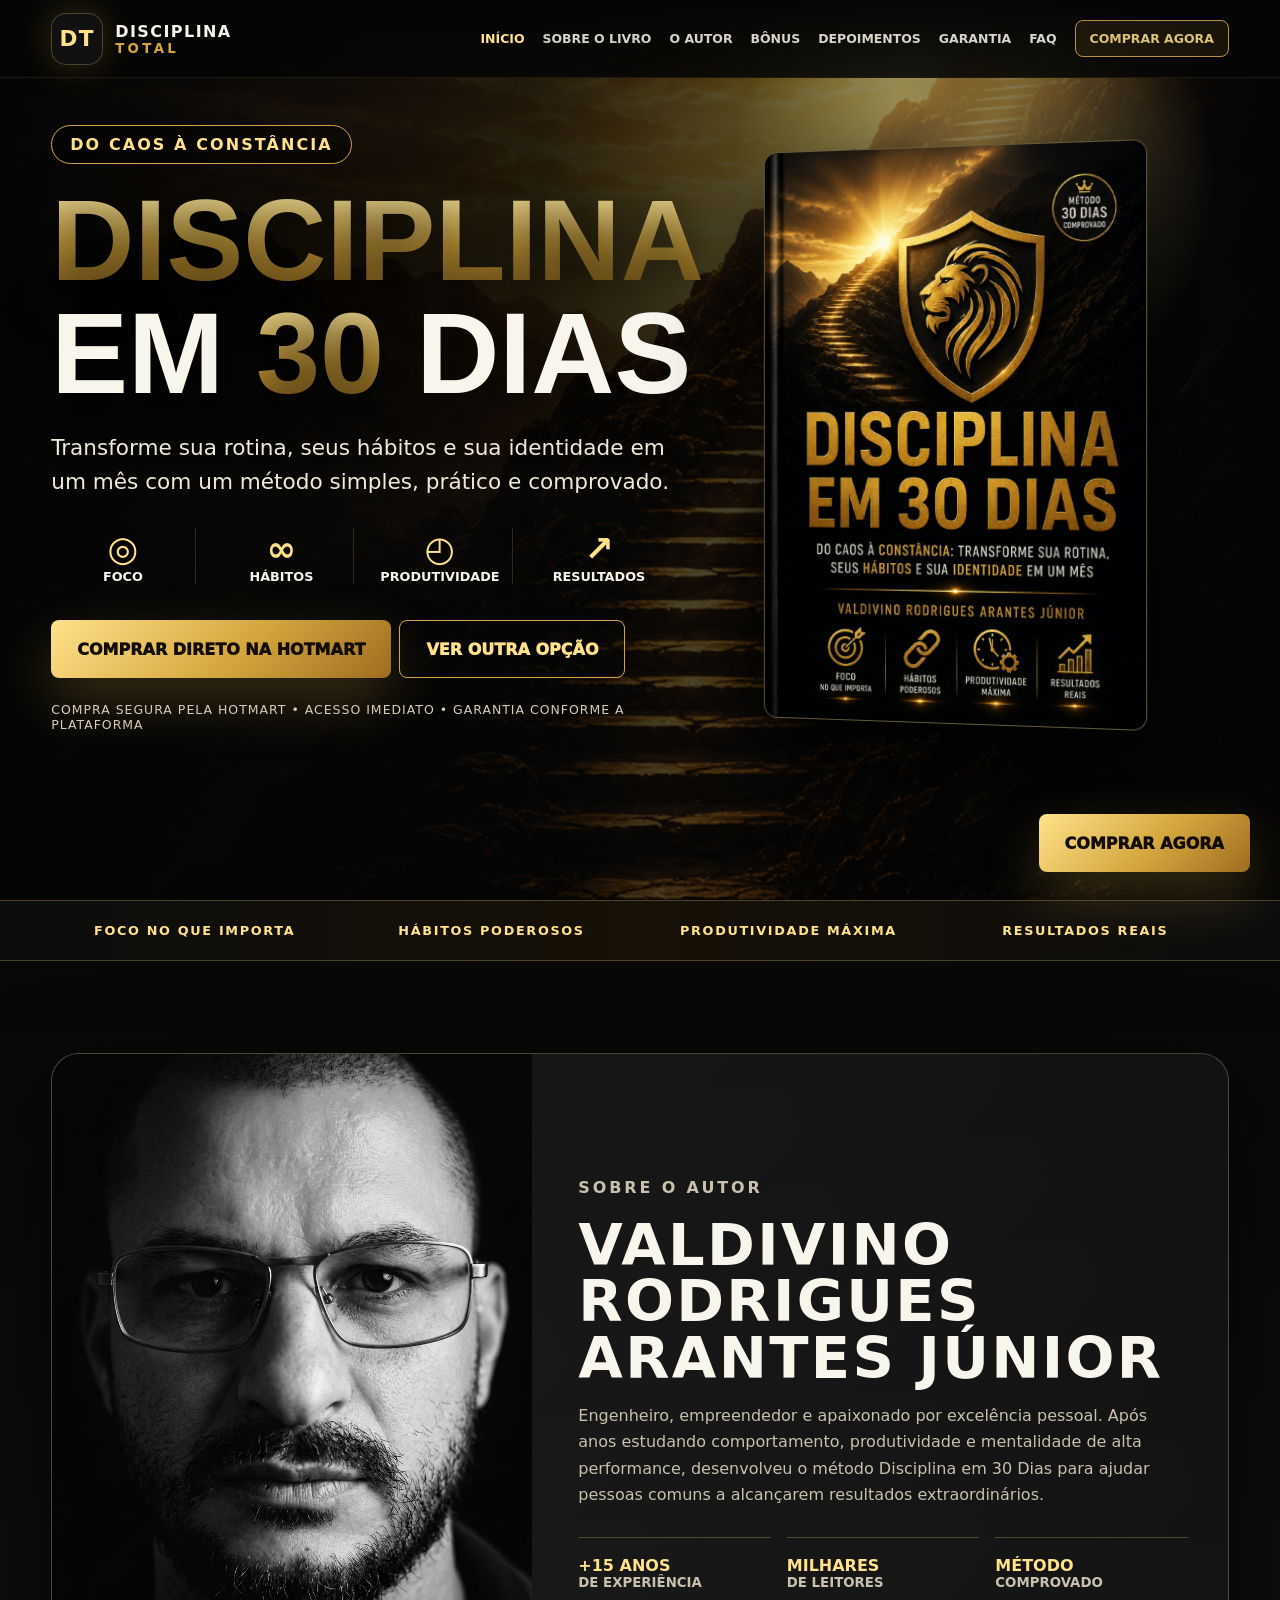
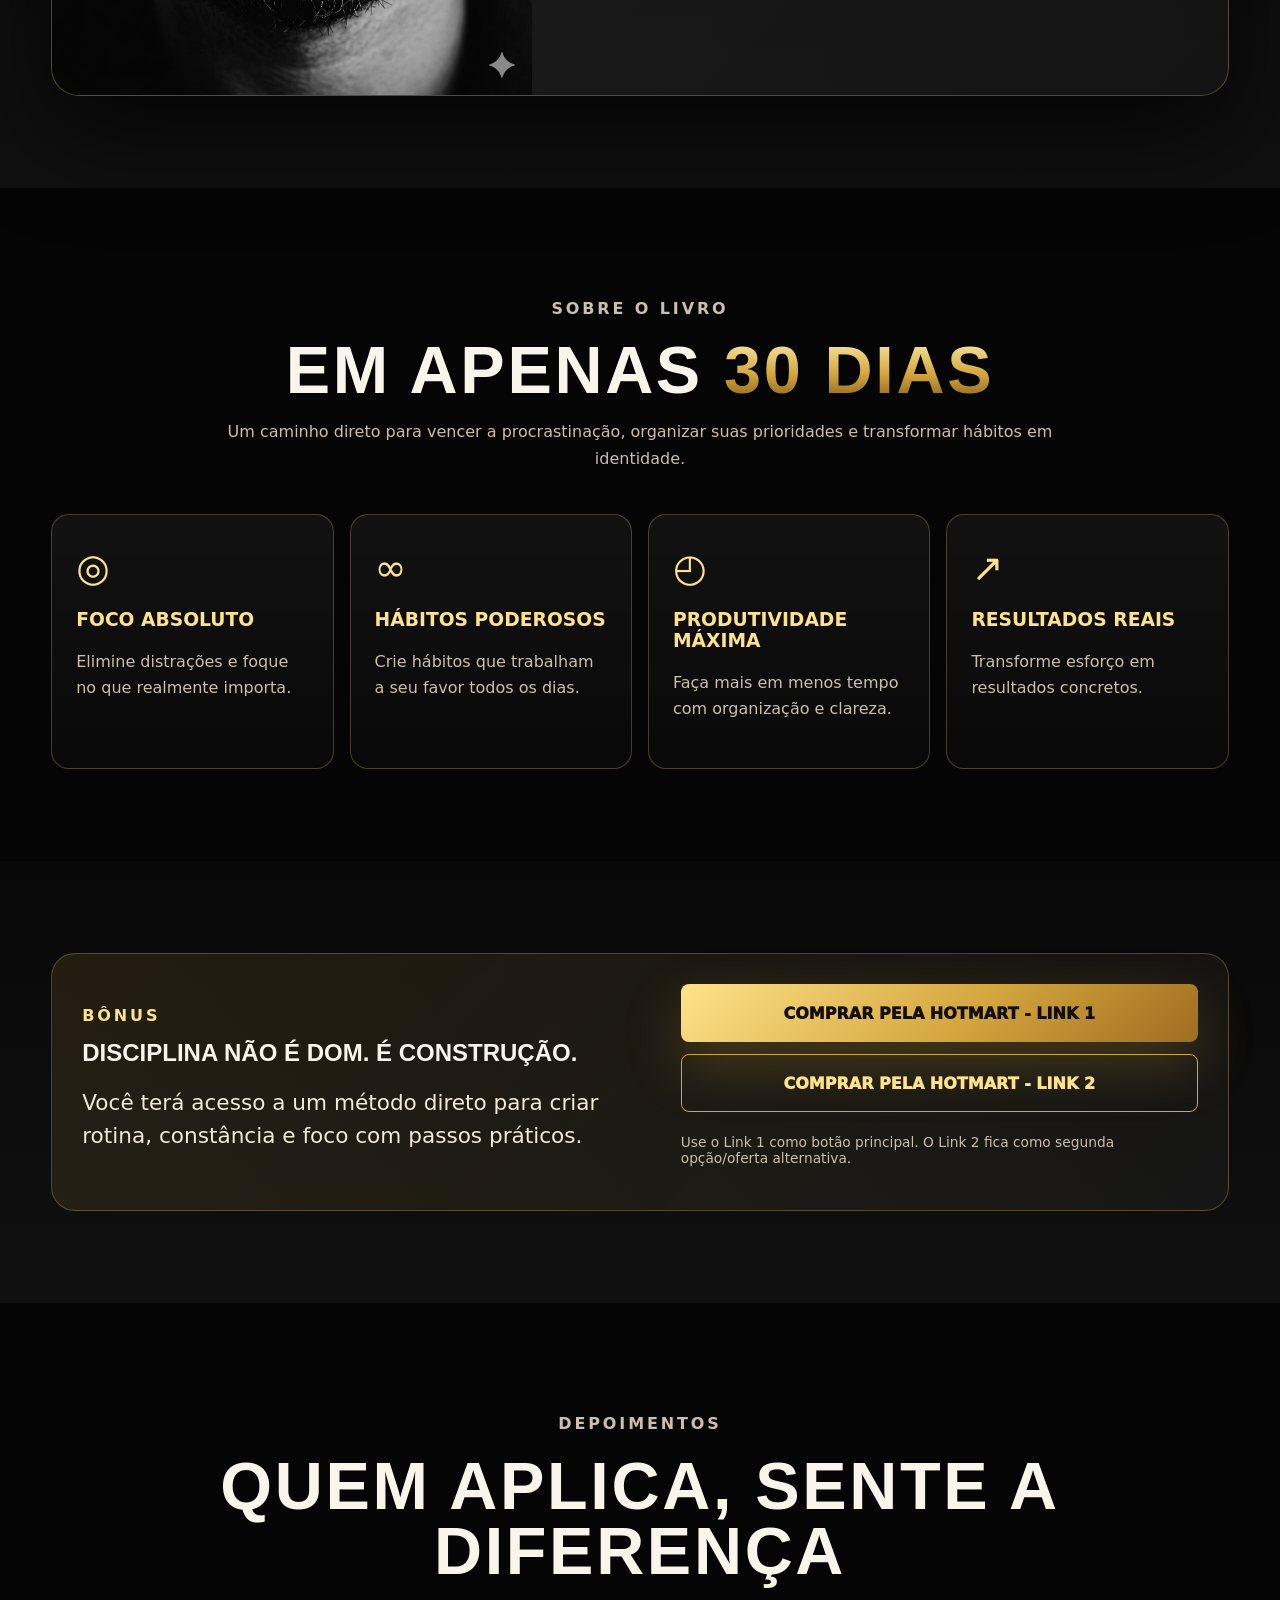
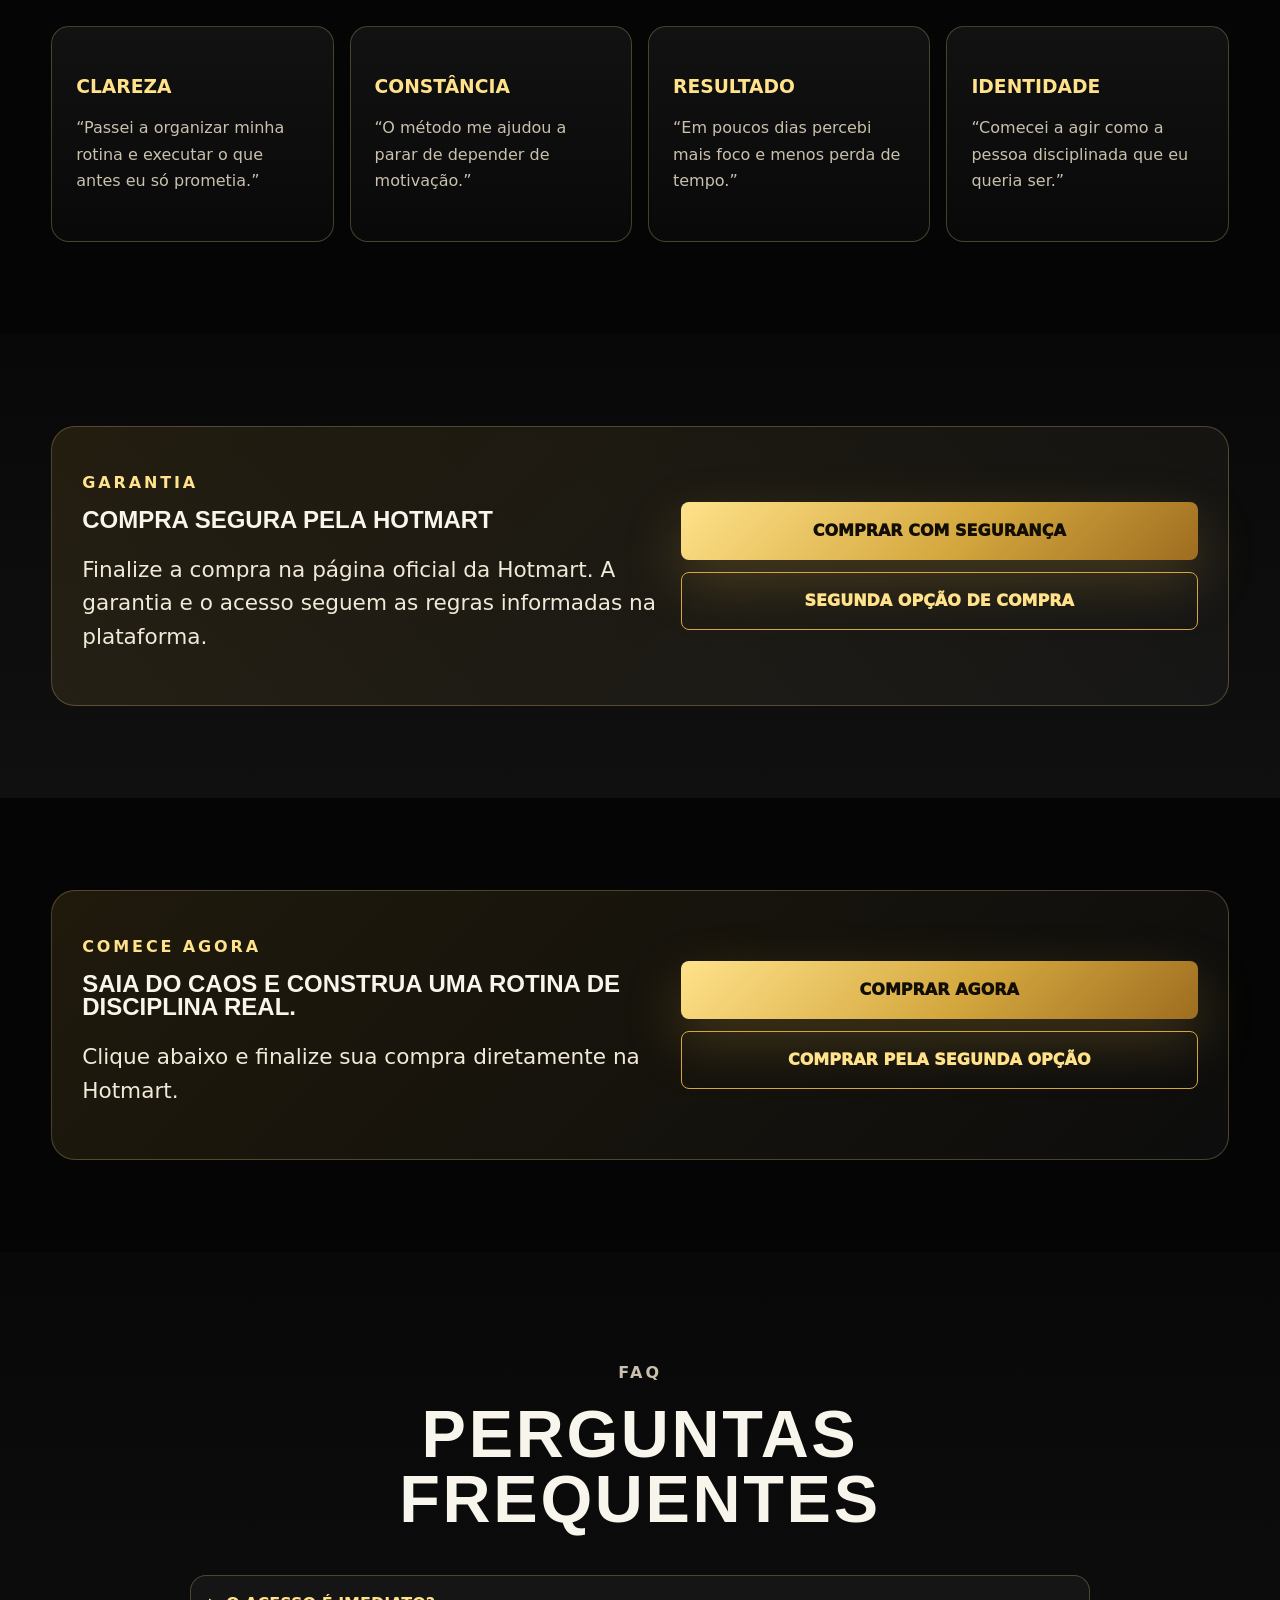
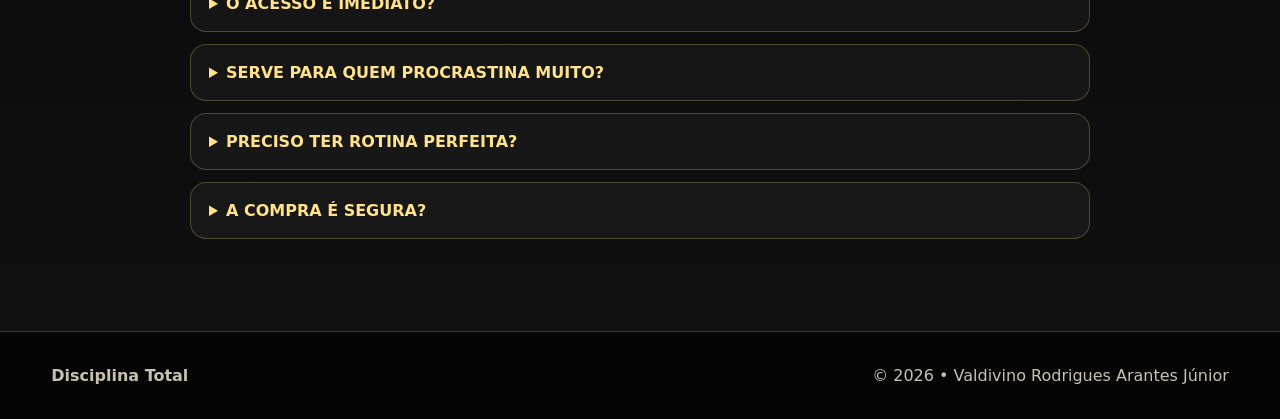
==== index.html @ c85f0273 "Corrige link de compra do menu superior" ====
<!doctype html>
<html lang="pt-BR">
<head>
  <meta charset="utf-8">
  <meta name="viewport" content="width=device-width,initial-scale=1">
  <title>Disciplina em 30 Dias | Disciplina Total</title>
  <meta name="description" content="Do caos à constância: transforme sua rotina, seus hábitos e sua identidade em um mês.">
  <style>
    :root{--bg:#050505;--gold:#d4a73e;--gold2:#ffe28a;--text:#f8f5ec;--muted:#c9c0ad;--line:rgba(255,226,138,.24)}
    *{box-sizing:border-box}html{scroll-behavior:smooth}body{margin:0;background:#050505;color:var(--text);font-family:Inter,system-ui,Arial,sans-serif;overflow-x:hidden}a{text-decoration:none;color:inherit}img{max-width:100%;display:block}.container{width:min(1180px,92vw);margin:auto}
    .top{position:fixed;z-index:9999;top:0;left:0;right:0;height:78px;display:flex;align-items:center;justify-content:space-between;padding:0 4vw;background:linear-gradient(180deg,#050505,rgba(5,5,5,.88));border-bottom:1px solid #1f1a10;backdrop-filter:blur(12px)}
    .brand{display:flex;align-items:center;gap:12px;font-weight:900;text-transform:uppercase;letter-spacing:.09em}.mark{width:52px;height:52px;border-radius:15px;background:#111;border:1px solid var(--line);display:grid;place-items:center;color:var(--gold2);font-size:1.35rem;box-shadow:0 0 35px rgba(212,167,62,.25)}.brand small{display:block;color:var(--gold);letter-spacing:.25em}.nav{display:flex;gap:18px;font-size:.78rem;text-transform:uppercase;font-weight:900;align-items:center}.nav a{opacity:.86;white-space:nowrap;position:relative;z-index:10000}.nav a:hover,.nav a:first-child{color:var(--gold2);opacity:1}.buy{border:1px solid var(--gold);padding:10px 14px;border-radius:8px;color:var(--gold2)!important;background:rgba(212,167,62,.12);cursor:pointer}
    .hero{min-height:100vh;padding:125px 0 70px;position:relative;overflow:hidden;background:linear-gradient(90deg,#050505 0%,rgba(5,5,5,.86) 42%,rgba(5,5,5,.52) 70%,#050505),url('assets/escada-disciplina.png') center/cover no-repeat}.hero:before{content:"";position:absolute;inset:0;background:radial-gradient(circle at 76% 20%,rgba(255,226,138,.45),transparent 20%)}.grid{position:relative;z-index:1;display:grid;grid-template-columns:1fr .82fr;gap:54px;align-items:center}.pill{display:inline-block;padding:9px 18px;border:1px solid var(--gold);border-radius:999px;color:var(--gold2);text-transform:uppercase;font-weight:900;letter-spacing:.13em;background:rgba(0,0,0,.38)}h1,h2{font-family:Impact,Arial Black,sans-serif;text-transform:uppercase;line-height:.98;margin:0}h1{font-size:clamp(3.6rem,9vw,8.3rem);margin:20px 0;text-shadow:0 12px 55px #000}.gold{background:linear-gradient(180deg,#fff4b6,#d4a73e 55%,#7a5417);-webkit-background-clip:text;background-clip:text;color:transparent}.lead{font-size:clamp(1.05rem,2vw,1.35rem);max-width:620px;line-height:1.55;color:#f1ead9}.icons{display:grid;grid-template-columns:repeat(4,1fr);gap:14px;margin:30px 0;max-width:620px}.icons div{text-align:center;border-right:1px solid rgba(255,226,138,.16)}.icons div:last-child{border:0}.icons b{font-size:2.2rem;color:var(--gold2);display:block}.icons span{display:block;font-weight:900;text-transform:uppercase;font-size:.8rem}.btn{display:inline-flex;align-items:center;justify-content:center;min-height:58px;padding:0 26px;border-radius:8px;background:linear-gradient(135deg,#ffe28a,#d4a73e 55%,#9e6d20);color:#130e05;font-weight:950;text-transform:uppercase;box-shadow:0 22px 55px rgba(212,167,62,.25);margin:6px 8px 6px 0;cursor:pointer}.btn.secondary{background:transparent;color:var(--gold2);border:1px solid var(--gold);box-shadow:none}.trust{color:#d7ccb8;text-transform:uppercase;letter-spacing:.08em;font-size:.78rem;margin-top:18px}.coverimg{position:relative;width:min(470px,82vw);border-radius:14px;box-shadow:0 38px 100px #000;transform:perspective(1000px) rotateY(-7deg);border:1px solid rgba(255,226,138,.35);background:#111}.bar{border-block:1px solid var(--line);background:linear-gradient(90deg,#0d0d0d,#171106,#0d0d0d)}.bar .container{display:grid;grid-template-columns:repeat(4,1fr);gap:10px;padding:22px 0;text-align:center;color:var(--gold2);font-weight:900;text-transform:uppercase;letter-spacing:.13em;font-size:.8rem}
    section{padding:92px 0}.dark{background:linear-gradient(180deg,#080808,#101010)}.author{display:grid;grid-template-columns:.85fr 1.15fr;gap:46px;align-items:center;border:1px solid var(--line);border-radius:28px;overflow:hidden;background:linear-gradient(135deg,rgba(255,255,255,.07),rgba(255,255,255,.025));box-shadow:0 35px 100px rgba(0,0,0,.7)}.portrait{width:100%;height:100%;min-height:480px;object-fit:cover;filter:grayscale(1) contrast(1.08);background:#111}.authorcopy{padding:38px 40px 38px 0}.eyebrow{color:var(--gold2);font-weight:900;text-transform:uppercase;letter-spacing:.18em}.authorcopy h2,.head h2{font-family:Inter,system-ui,sans-serif;font-size:clamp(2rem,4.5vw,3.6rem);letter-spacing:.04em}.authorcopy p,.head p,.card p,.faq p{color:var(--muted);line-height:1.65}.badges,.cards{display:grid;grid-template-columns:repeat(3,1fr);gap:16px;margin-top:28px}.badge{border-top:1px solid var(--line);padding-top:18px;color:var(--gold2);font-weight:900;text-transform:uppercase}.badge small{display:block;color:var(--muted)}.head{text-align:center;max-width:840px;margin:0 auto 42px}.head h2{font-family:Impact,Arial Black,sans-serif;text-transform:uppercase;font-size:clamp(2.5rem,5.2vw,5rem)}.cards{grid-template-columns:repeat(4,1fr)}.card{border:1px solid var(--line);border-radius:18px;background:linear-gradient(180deg,rgba(255,255,255,.055),rgba(255,255,255,.02));padding:30px 24px}.ico{font-size:2.4rem;color:var(--gold2)}.card h3{color:var(--gold2);text-transform:uppercase}.cta{display:grid;grid-template-columns:1fr .9fr;gap:24px;align-items:center;border:1px solid var(--line);border-radius:24px;padding:30px;background:linear-gradient(135deg,rgba(212,167,62,.13),rgba(255,255,255,.035))}.choice{display:grid;gap:12px}.choice a{width:100%;margin:0}.note{font-size:.86rem;color:var(--muted);margin-top:10px}.faq{display:grid;gap:12px;max-width:900px;margin:auto}details{border:1px solid var(--line);border-radius:16px;background:rgba(255,255,255,.04);padding:18px}summary{cursor:pointer;color:var(--gold2);font-weight:900;text-transform:uppercase}footer{padding:34px 0;border-top:1px solid var(--line);color:var(--muted)}footer .container{display:flex;justify-content:space-between}.float{position:fixed;right:22px;bottom:22px;z-index:9998}
    @media(max-width:1100px){.nav{gap:10px;font-size:.7rem}.buy{padding:9px 10px}}@media(max-width:960px){.nav{display:none}.grid,.author,.cta{grid-template-columns:1fr}.authorcopy{padding:28px}.cards,.badges{grid-template-columns:repeat(2,1fr)}}@media(max-width:560px){.brand span{font-size:.82rem}.hero{padding-top:105px}h1{font-size:3.4rem}.icons,.bar .container,.cards,.badges{grid-template-columns:1fr}.icons div{border-right:0;border-bottom:1px solid rgba(255,226,138,.16)}.btn{width:100%;text-align:center;margin:6px 0}footer .container{display:block}.float{left:16px;right:16px}}
  </style>
</head>
<body>
<header class="top">
  <a class="brand" href="#inicio"><span class="mark">DT</span><span>Disciplina<small>Total</small></span></a>
  <nav class="nav"><a href="#inicio">Início</a><a href="#livro">Sobre o livro</a><a href="#autor">O autor</a><a href="#bonus">Bônus</a><a href="#depoimentos">Depoimentos</a><a href="#garantia">Garantia</a><a href="#faq">FAQ</a><a class="buy" href="https://go.hotmart.com/C106276938L">Comprar agora</a></nav>
</header>
<main id="inicio">
<section class="hero">
  <div class="container grid">
    <div><span class="pill">Do caos à constância</span><h1><span class="gold">Disciplina</span><br>em <span class="gold">30</span> dias</h1><p class="lead">Transforme sua rotina, seus hábitos e sua identidade em um mês com um método simples, prático e comprovado.</p><div class="icons"><div><b>◎</b><span>Foco</span></div><div><b>∞</b><span>Hábitos</span></div><div><b>◴</b><span>Produtividade</span></div><div><b>↗</b><span>Resultados</span></div></div><a class="btn" href="https://go.hotmart.com/C106276938L">Comprar direto na Hotmart</a><a class="btn secondary" href="https://go.hotmart.com/B106269096A">Ver outra opção</a><p class="trust">Compra segura pela Hotmart • acesso imediato • garantia conforme a plataforma</p></div>
    <div><img class="coverimg" src="assets/capa-disciplina-30-dias.jpg" alt="Capa do livro Disciplina em 30 Dias"></div>
  </div>
</section>
<div class="bar"><div class="container"><span>Foco no que importa</span><span>Hábitos poderosos</span><span>Produtividade máxima</span><span>Resultados reais</span></div></div>
<section id="autor" class="dark"><div class="container author"><img class="portrait" src="assets/autor-valdivino.jpeg" alt="Valdivino Rodrigues Arantes Júnior"><div class="authorcopy"><p class="eyebrow">Sobre o autor</p><h2>Valdivino Rodrigues Arantes Júnior</h2><p>Engenheiro, empreendedor e apaixonado por excelência pessoal. Após anos estudando comportamento, produtividade e mentalidade de alta performance, desenvolveu o método Disciplina em 30 Dias para ajudar pessoas comuns a alcançarem resultados extraordinários.</p><div class="badges"><div class="badge">+15 anos<small>de experiência</small></div><div class="badge">Milhares<small>de leitores</small></div><div class="badge">Método<small>comprovado</small></div></div></div></div></section>
<section id="livro"><div class="container"><div class="head"><p class="eyebrow">Sobre o livro</p><h2>Em apenas <span class="gold">30 dias</span></h2><p>Um caminho direto para vencer a procrastinação, organizar suas prioridades e transformar hábitos em identidade.</p></div><div class="cards"><article class="card"><div class="ico">◎</div><h3>Foco absoluto</h3><p>Elimine distrações e foque no que realmente importa.</p></article><article class="card"><div class="ico">∞</div><h3>Hábitos poderosos</h3><p>Crie hábitos que trabalham a seu favor todos os dias.</p></article><article class="card"><div class="ico">◴</div><h3>Produtividade máxima</h3><p>Faça mais em menos tempo com organização e clareza.</p></article><article class="card"><div class="ico">↗</div><h3>Resultados reais</h3><p>Transforme esforço em resultados concretos.</p></article></div></div></section>
<section id="bonus" class="dark"><div class="container cta"><div><p class="eyebrow">Bônus</p><h2>Disciplina não é dom. É construção.</h2><p class="lead">Você terá acesso a um método direto para criar rotina, constância e foco com passos práticos.</p></div><div class="choice"><a class="btn" href="https://go.hotmart.com/C106276938L">Comprar pela Hotmart - Link 1</a><a class="btn secondary" href="https://go.hotmart.com/B106269096A">Comprar pela Hotmart - Link 2</a><p class="note">Use o Link 1 como botão principal. O Link 2 fica como segunda opção/oferta alternativa.</p></div></div></section>
<section id="depoimentos"><div class="container"><div class="head"><p class="eyebrow">Depoimentos</p><h2>Quem aplica, sente a diferença</h2></div><div class="cards"><article class="card"><h3>Clareza</h3><p>“Passei a organizar minha rotina e executar o que antes eu só prometia.”</p></article><article class="card"><h3>Constância</h3><p>“O método me ajudou a parar de depender de motivação.”</p></article><article class="card"><h3>Resultado</h3><p>“Em poucos dias percebi mais foco e menos perda de tempo.”</p></article><article class="card"><h3>Identidade</h3><p>“Comecei a agir como a pessoa disciplinada que eu queria ser.”</p></article></div></div></section>
<section id="garantia" class="dark"><div class="container cta"><div><p class="eyebrow">Garantia</p><h2>Compra segura pela Hotmart</h2><p class="lead">Finalize a compra na página oficial da Hotmart. A garantia e o acesso seguem as regras informadas na plataforma.</p></div><div class="choice"><a class="btn" href="https://go.hotmart.com/C106276938L">Comprar com segurança</a><a class="btn secondary" href="https://go.hotmart.com/B106269096A">Segunda opção de compra</a></div></div></section>
<section id="comprar"><div class="container cta"><div><p class="eyebrow">Comece agora</p><h2>Saia do caos e construa uma rotina de disciplina real.</h2><p class="lead">Clique abaixo e finalize sua compra diretamente na Hotmart.</p></div><div class="choice"><a class="btn" href="https://go.hotmart.com/C106276938L">Comprar agora</a><a class="btn secondary" href="https://go.hotmart.com/B106269096A">Comprar pela segunda opção</a></div></div></section>
<section id="faq" class="dark"><div class="container"><div class="head"><p class="eyebrow">FAQ</p><h2>Perguntas frequentes</h2></div><div class="faq"><details><summary>O acesso é imediato?</summary><p>Sim. O acesso é liberado conforme a confirmação da compra na Hotmart.</p></details><details><summary>Serve para quem procrastina muito?</summary><p>Sim. O método foi construído para sair do caos e criar constância com passos simples.</p></details><details><summary>Preciso ter rotina perfeita?</summary><p>Não. A proposta é começar do ponto em que você está e evoluir em 30 dias.</p></details><details><summary>A compra é segura?</summary><p>Sim. O pagamento acontece diretamente na Hotmart.</p></details></div></div></section>
</main>
<a class="float btn" href="https://go.hotmart.com/C106276938L">Comprar agora</a>
<footer><div class="container"><strong>Disciplina Total</strong><span>© 2026 • Valdivino Rodrigues Arantes Júnior</span></div></footer>
</body>
</html>
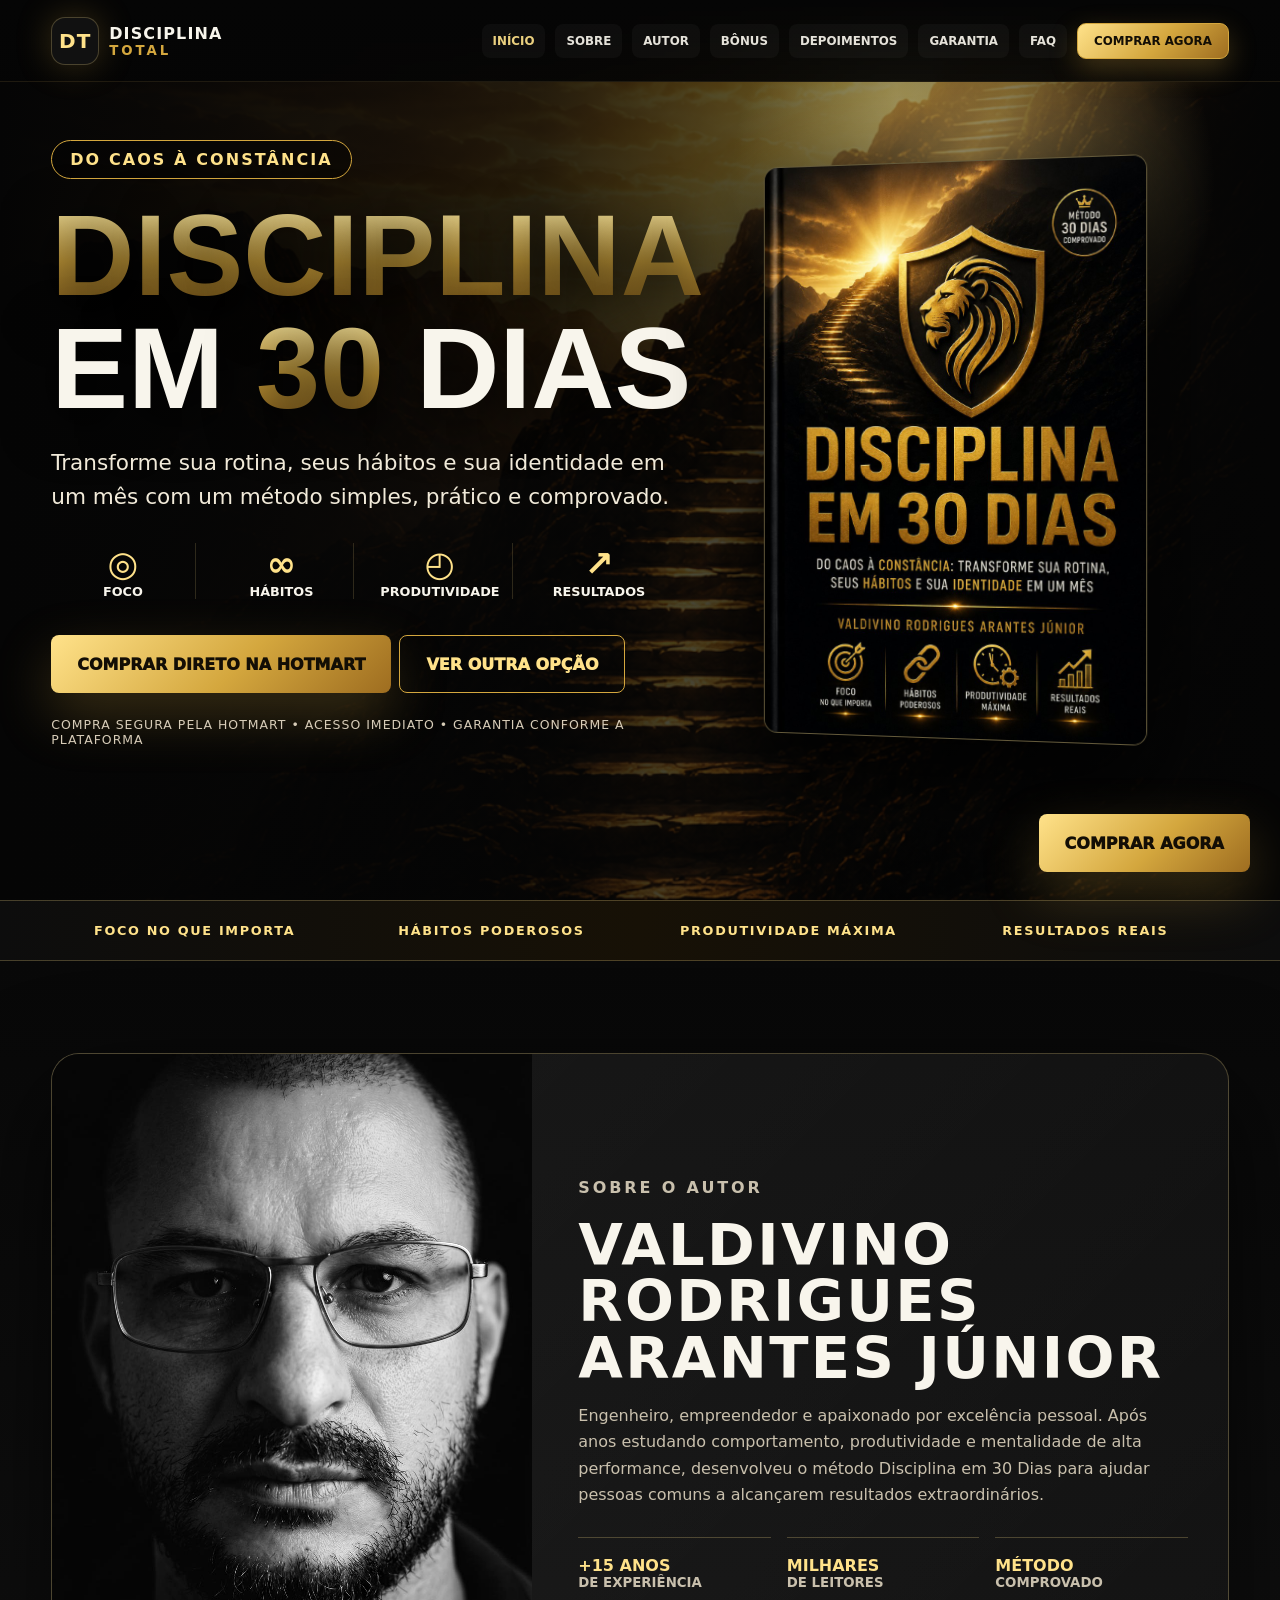
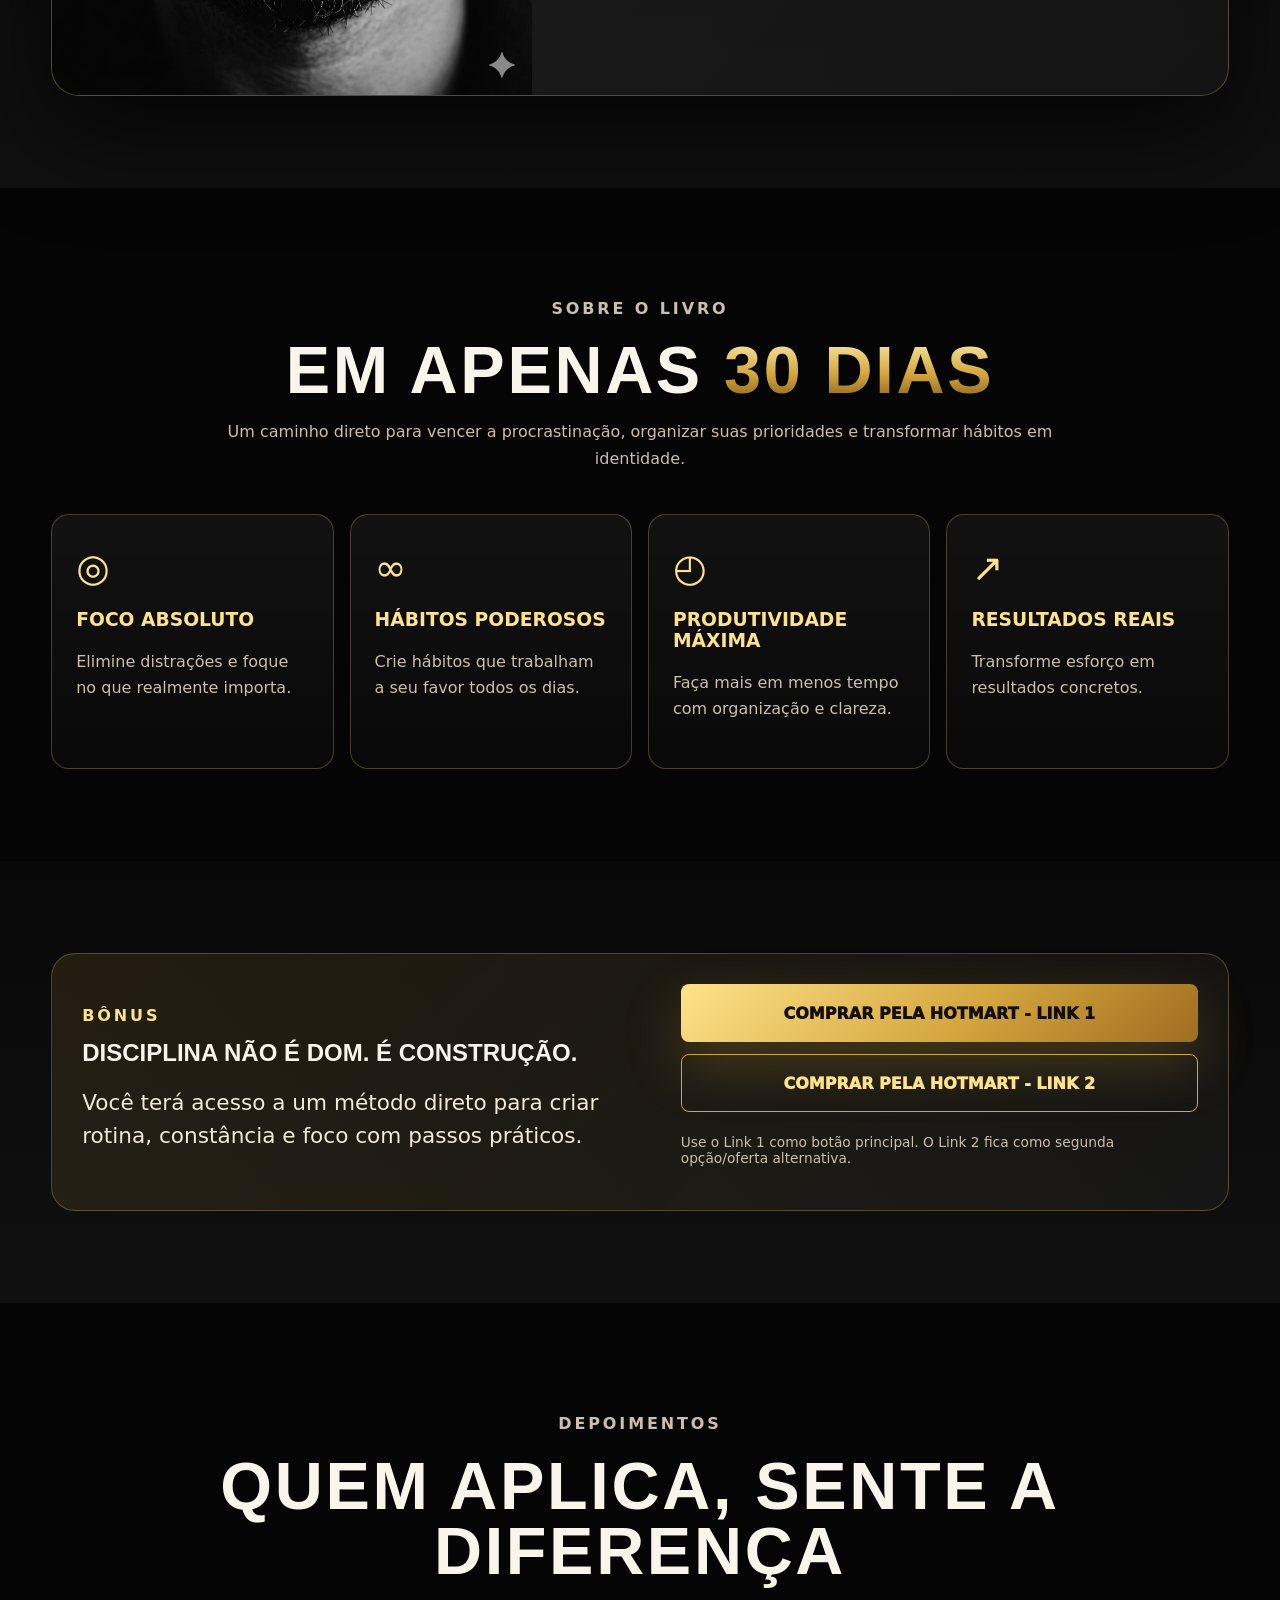
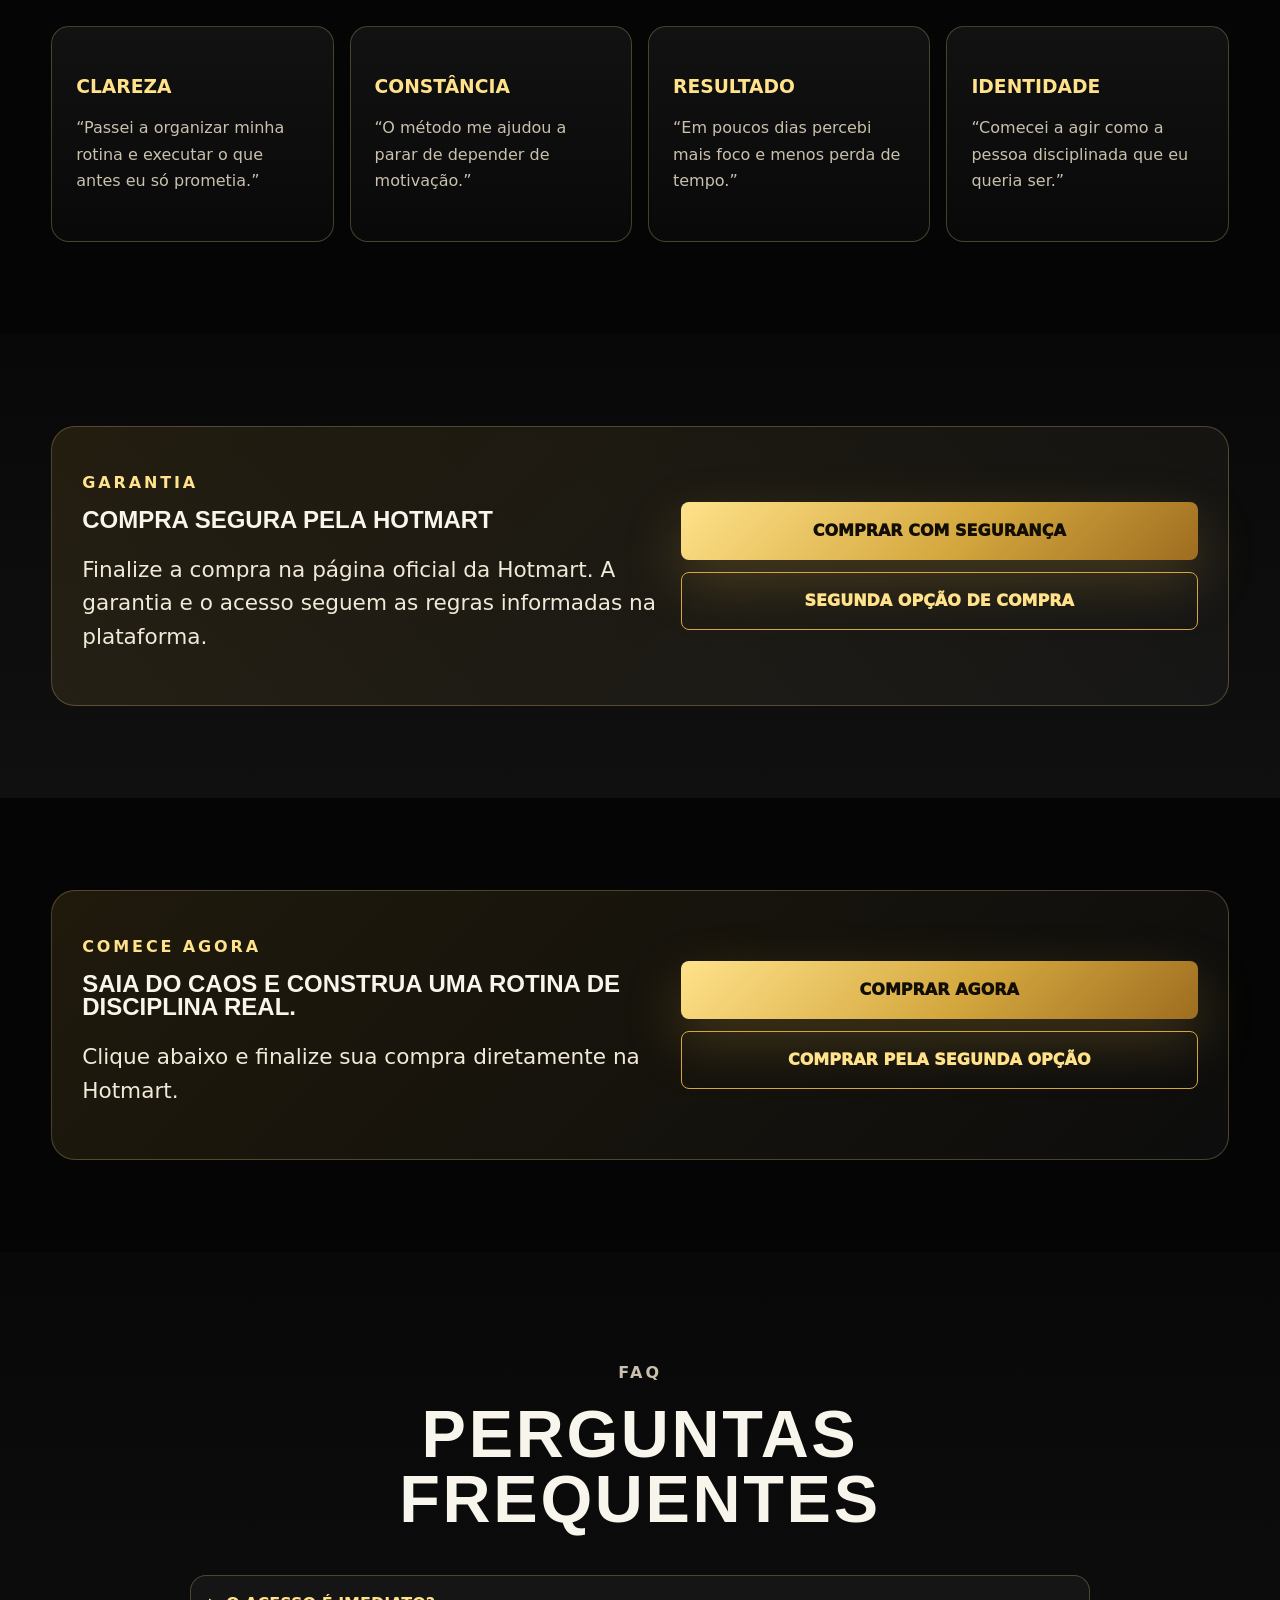
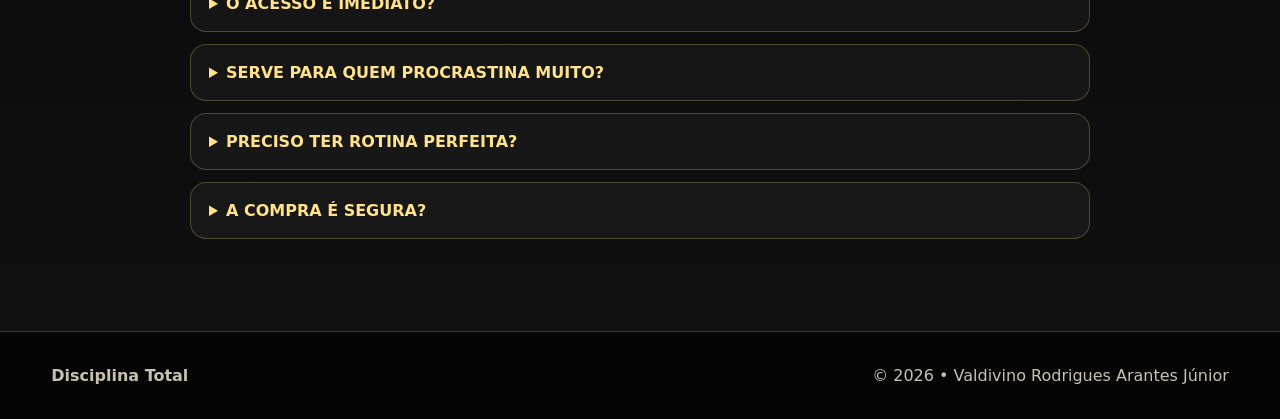
==== commit cf3d2a5f: "Menu superior visivel e compra Hotmart clicavel" ====
--- a/index.html
+++ b/index.html
@@ -8,17 +8,18 @@
   <style>
     :root{--bg:#050505;--gold:#d4a73e;--gold2:#ffe28a;--text:#f8f5ec;--muted:#c9c0ad;--line:rgba(255,226,138,.24)}
     *{box-sizing:border-box}html{scroll-behavior:smooth}body{margin:0;background:#050505;color:var(--text);font-family:Inter,system-ui,Arial,sans-serif;overflow-x:hidden}a{text-decoration:none;color:inherit}img{max-width:100%;display:block}.container{width:min(1180px,92vw);margin:auto}
-    .top{position:fixed;z-index:9999;top:0;left:0;right:0;height:78px;display:flex;align-items:center;justify-content:space-between;padding:0 4vw;background:linear-gradient(180deg,#050505,rgba(5,5,5,.88));border-bottom:1px solid #1f1a10;backdrop-filter:blur(12px)}
-    .brand{display:flex;align-items:center;gap:12px;font-weight:900;text-transform:uppercase;letter-spacing:.09em}.mark{width:52px;height:52px;border-radius:15px;background:#111;border:1px solid var(--line);display:grid;place-items:center;color:var(--gold2);font-size:1.35rem;box-shadow:0 0 35px rgba(212,167,62,.25)}.brand small{display:block;color:var(--gold);letter-spacing:.25em}.nav{display:flex;gap:18px;font-size:.78rem;text-transform:uppercase;font-weight:900;align-items:center}.nav a{opacity:.86;white-space:nowrap;position:relative;z-index:10000}.nav a:hover,.nav a:first-child{color:var(--gold2);opacity:1}.buy{border:1px solid var(--gold);padding:10px 14px;border-radius:8px;color:var(--gold2)!important;background:rgba(212,167,62,.12);cursor:pointer}
-    .hero{min-height:100vh;padding:125px 0 70px;position:relative;overflow:hidden;background:linear-gradient(90deg,#050505 0%,rgba(5,5,5,.86) 42%,rgba(5,5,5,.52) 70%,#050505),url('assets/escada-disciplina.png') center/cover no-repeat}.hero:before{content:"";position:absolute;inset:0;background:radial-gradient(circle at 76% 20%,rgba(255,226,138,.45),transparent 20%)}.grid{position:relative;z-index:1;display:grid;grid-template-columns:1fr .82fr;gap:54px;align-items:center}.pill{display:inline-block;padding:9px 18px;border:1px solid var(--gold);border-radius:999px;color:var(--gold2);text-transform:uppercase;font-weight:900;letter-spacing:.13em;background:rgba(0,0,0,.38)}h1,h2{font-family:Impact,Arial Black,sans-serif;text-transform:uppercase;line-height:.98;margin:0}h1{font-size:clamp(3.6rem,9vw,8.3rem);margin:20px 0;text-shadow:0 12px 55px #000}.gold{background:linear-gradient(180deg,#fff4b6,#d4a73e 55%,#7a5417);-webkit-background-clip:text;background-clip:text;color:transparent}.lead{font-size:clamp(1.05rem,2vw,1.35rem);max-width:620px;line-height:1.55;color:#f1ead9}.icons{display:grid;grid-template-columns:repeat(4,1fr);gap:14px;margin:30px 0;max-width:620px}.icons div{text-align:center;border-right:1px solid rgba(255,226,138,.16)}.icons div:last-child{border:0}.icons b{font-size:2.2rem;color:var(--gold2);display:block}.icons span{display:block;font-weight:900;text-transform:uppercase;font-size:.8rem}.btn{display:inline-flex;align-items:center;justify-content:center;min-height:58px;padding:0 26px;border-radius:8px;background:linear-gradient(135deg,#ffe28a,#d4a73e 55%,#9e6d20);color:#130e05;font-weight:950;text-transform:uppercase;box-shadow:0 22px 55px rgba(212,167,62,.25);margin:6px 8px 6px 0;cursor:pointer}.btn.secondary{background:transparent;color:var(--gold2);border:1px solid var(--gold);box-shadow:none}.trust{color:#d7ccb8;text-transform:uppercase;letter-spacing:.08em;font-size:.78rem;margin-top:18px}.coverimg{position:relative;width:min(470px,82vw);border-radius:14px;box-shadow:0 38px 100px #000;transform:perspective(1000px) rotateY(-7deg);border:1px solid rgba(255,226,138,.35);background:#111}.bar{border-block:1px solid var(--line);background:linear-gradient(90deg,#0d0d0d,#171106,#0d0d0d)}.bar .container{display:grid;grid-template-columns:repeat(4,1fr);gap:10px;padding:22px 0;text-align:center;color:var(--gold2);font-weight:900;text-transform:uppercase;letter-spacing:.13em;font-size:.8rem}
+    .top{position:fixed;z-index:9999;top:0;left:0;right:0;min-height:82px;display:flex;align-items:center;justify-content:space-between;gap:16px;padding:10px 4vw;background:linear-gradient(180deg,#050505,rgba(5,5,5,.93));border-bottom:1px solid #1f1a10;backdrop-filter:blur(12px)}
+    .brand{display:flex;align-items:center;gap:10px;font-weight:900;text-transform:uppercase;letter-spacing:.07em;min-width:max-content}.mark{width:48px;height:48px;border-radius:14px;background:#111;border:1px solid var(--line);display:grid;place-items:center;color:var(--gold2);font-size:1.25rem;box-shadow:0 0 35px rgba(212,167,62,.25)}.brand small{display:block;color:var(--gold);letter-spacing:.22em}.nav{display:flex;gap:10px;font-size:.74rem;text-transform:uppercase;font-weight:900;align-items:center;justify-content:flex-end;flex-wrap:wrap}.nav a{opacity:.92;white-space:nowrap;position:relative;z-index:10000;padding:9px 10px;border-radius:8px;background:rgba(255,255,255,.035);border:1px solid transparent}.nav a:hover{color:var(--gold2);border-color:rgba(255,226,138,.26)}.nav a:first-child{color:var(--gold2)}.buy{border:1px solid var(--gold)!important;padding:10px 16px!important;border-radius:9px!important;color:#130e05!important;background:linear-gradient(135deg,#ffe28a,#d4a73e 55%,#9e6d20)!important;opacity:1!important;cursor:pointer;box-shadow:0 10px 28px rgba(212,167,62,.28)}
+    .hero{min-height:100vh;padding:140px 0 70px;position:relative;overflow:hidden;background:linear-gradient(90deg,#050505 0%,rgba(5,5,5,.86) 42%,rgba(5,5,5,.52) 70%,#050505),url('assets/escada-disciplina.png') center/cover no-repeat}.hero:before{content:"";position:absolute;inset:0;background:radial-gradient(circle at 76% 20%,rgba(255,226,138,.45),transparent 20%)}.grid{position:relative;z-index:1;display:grid;grid-template-columns:1fr .82fr;gap:54px;align-items:center}.pill{display:inline-block;padding:9px 18px;border:1px solid var(--gold);border-radius:999px;color:var(--gold2);text-transform:uppercase;font-weight:900;letter-spacing:.13em;background:rgba(0,0,0,.38)}h1,h2{font-family:Impact,Arial Black,sans-serif;text-transform:uppercase;line-height:.98;margin:0}h1{font-size:clamp(3.6rem,9vw,8.3rem);margin:20px 0;text-shadow:0 12px 55px #000}.gold{background:linear-gradient(180deg,#fff4b6,#d4a73e 55%,#7a5417);-webkit-background-clip:text;background-clip:text;color:transparent}.lead{font-size:clamp(1.05rem,2vw,1.35rem);max-width:620px;line-height:1.55;color:#f1ead9}.icons{display:grid;grid-template-columns:repeat(4,1fr);gap:14px;margin:30px 0;max-width:620px}.icons div{text-align:center;border-right:1px solid rgba(255,226,138,.16)}.icons div:last-child{border:0}.icons b{font-size:2.2rem;color:var(--gold2);display:block}.icons span{display:block;font-weight:900;text-transform:uppercase;font-size:.8rem}.btn{display:inline-flex;align-items:center;justify-content:center;min-height:58px;padding:0 26px;border-radius:8px;background:linear-gradient(135deg,#ffe28a,#d4a73e 55%,#9e6d20);color:#130e05;font-weight:950;text-transform:uppercase;box-shadow:0 22px 55px rgba(212,167,62,.25);margin:6px 8px 6px 0;cursor:pointer}.btn.secondary{background:transparent;color:var(--gold2);border:1px solid var(--gold);box-shadow:none}.trust{color:#d7ccb8;text-transform:uppercase;letter-spacing:.08em;font-size:.78rem;margin-top:18px}.coverimg{position:relative;width:min(470px,82vw);border-radius:14px;box-shadow:0 38px 100px #000;transform:perspective(1000px) rotateY(-7deg);border:1px solid rgba(255,226,138,.35);background:#111}.bar{border-block:1px solid var(--line);background:linear-gradient(90deg,#0d0d0d,#171106,#0d0d0d)}.bar .container{display:grid;grid-template-columns:repeat(4,1fr);gap:10px;padding:22px 0;text-align:center;color:var(--gold2);font-weight:900;text-transform:uppercase;letter-spacing:.13em;font-size:.8rem}
     section{padding:92px 0}.dark{background:linear-gradient(180deg,#080808,#101010)}.author{display:grid;grid-template-columns:.85fr 1.15fr;gap:46px;align-items:center;border:1px solid var(--line);border-radius:28px;overflow:hidden;background:linear-gradient(135deg,rgba(255,255,255,.07),rgba(255,255,255,.025));box-shadow:0 35px 100px rgba(0,0,0,.7)}.portrait{width:100%;height:100%;min-height:480px;object-fit:cover;filter:grayscale(1) contrast(1.08);background:#111}.authorcopy{padding:38px 40px 38px 0}.eyebrow{color:var(--gold2);font-weight:900;text-transform:uppercase;letter-spacing:.18em}.authorcopy h2,.head h2{font-family:Inter,system-ui,sans-serif;font-size:clamp(2rem,4.5vw,3.6rem);letter-spacing:.04em}.authorcopy p,.head p,.card p,.faq p{color:var(--muted);line-height:1.65}.badges,.cards{display:grid;grid-template-columns:repeat(3,1fr);gap:16px;margin-top:28px}.badge{border-top:1px solid var(--line);padding-top:18px;color:var(--gold2);font-weight:900;text-transform:uppercase}.badge small{display:block;color:var(--muted)}.head{text-align:center;max-width:840px;margin:0 auto 42px}.head h2{font-family:Impact,Arial Black,sans-serif;text-transform:uppercase;font-size:clamp(2.5rem,5.2vw,5rem)}.cards{grid-template-columns:repeat(4,1fr)}.card{border:1px solid var(--line);border-radius:18px;background:linear-gradient(180deg,rgba(255,255,255,.055),rgba(255,255,255,.02));padding:30px 24px}.ico{font-size:2.4rem;color:var(--gold2)}.card h3{color:var(--gold2);text-transform:uppercase}.cta{display:grid;grid-template-columns:1fr .9fr;gap:24px;align-items:center;border:1px solid var(--line);border-radius:24px;padding:30px;background:linear-gradient(135deg,rgba(212,167,62,.13),rgba(255,255,255,.035))}.choice{display:grid;gap:12px}.choice a{width:100%;margin:0}.note{font-size:.86rem;color:var(--muted);margin-top:10px}.faq{display:grid;gap:12px;max-width:900px;margin:auto}details{border:1px solid var(--line);border-radius:16px;background:rgba(255,255,255,.04);padding:18px}summary{cursor:pointer;color:var(--gold2);font-weight:900;text-transform:uppercase}footer{padding:34px 0;border-top:1px solid var(--line);color:var(--muted)}footer .container{display:flex;justify-content:space-between}.float{position:fixed;right:22px;bottom:22px;z-index:9998}
-    @media(max-width:1100px){.nav{gap:10px;font-size:.7rem}.buy{padding:9px 10px}}@media(max-width:960px){.nav{display:none}.grid,.author,.cta{grid-template-columns:1fr}.authorcopy{padding:28px}.cards,.badges{grid-template-columns:repeat(2,1fr)}}@media(max-width:560px){.brand span{font-size:.82rem}.hero{padding-top:105px}h1{font-size:3.4rem}.icons,.bar .container,.cards,.badges{grid-template-columns:1fr}.icons div{border-right:0;border-bottom:1px solid rgba(255,226,138,.16)}.btn{width:100%;text-align:center;margin:6px 0}footer .container{display:block}.float{left:16px;right:16px}}
+    @media(max-width:960px){.top{display:block;height:auto;padding:8px 3vw}.brand{justify-content:center;margin-bottom:8px}.nav{display:flex!important;justify-content:flex-start;flex-wrap:nowrap;overflow-x:auto;gap:8px;padding:6px 0 2px;scrollbar-width:thin}.nav a{font-size:.68rem;padding:9px 10px;background:rgba(255,255,255,.06);border:1px solid rgba(255,226,138,.14)}.buy{font-size:.72rem!important;min-width:max-content}.hero{padding-top:170px}.grid,.author,.cta{grid-template-columns:1fr}.authorcopy{padding:28px}.cards,.badges{grid-template-columns:repeat(2,1fr)}}
+    @media(max-width:560px){.mark{width:42px;height:42px}.brand span{font-size:.82rem}.hero{padding-top:174px}h1{font-size:3.4rem}.icons,.bar .container,.cards,.badges{grid-template-columns:1fr}.icons div{border-right:0;border-bottom:1px solid rgba(255,226,138,.16)}.btn{width:100%;text-align:center;margin:6px 0}footer .container{display:block}.float{left:16px;right:16px}.nav a{font-size:.64rem}.buy{font-size:.68rem!important}}
   </style>
 </head>
 <body>
 <header class="top">
   <a class="brand" href="#inicio"><span class="mark">DT</span><span>Disciplina<small>Total</small></span></a>
-  <nav class="nav"><a href="#inicio">Início</a><a href="#livro">Sobre o livro</a><a href="#autor">O autor</a><a href="#bonus">Bônus</a><a href="#depoimentos">Depoimentos</a><a href="#garantia">Garantia</a><a href="#faq">FAQ</a><a class="buy" href="https://go.hotmart.com/C106276938L">Comprar agora</a></nav>
+  <nav class="nav" aria-label="Menu principal"><a href="#inicio">Início</a><a href="#livro">Sobre</a><a href="#autor">Autor</a><a href="#bonus">Bônus</a><a href="#depoimentos">Depoimentos</a><a href="#garantia">Garantia</a><a href="#faq">FAQ</a><a class="buy" href="https://go.hotmart.com/C106276938L">Comprar agora</a></nav>
 </header>
 <main id="inicio">
 <section class="hero">
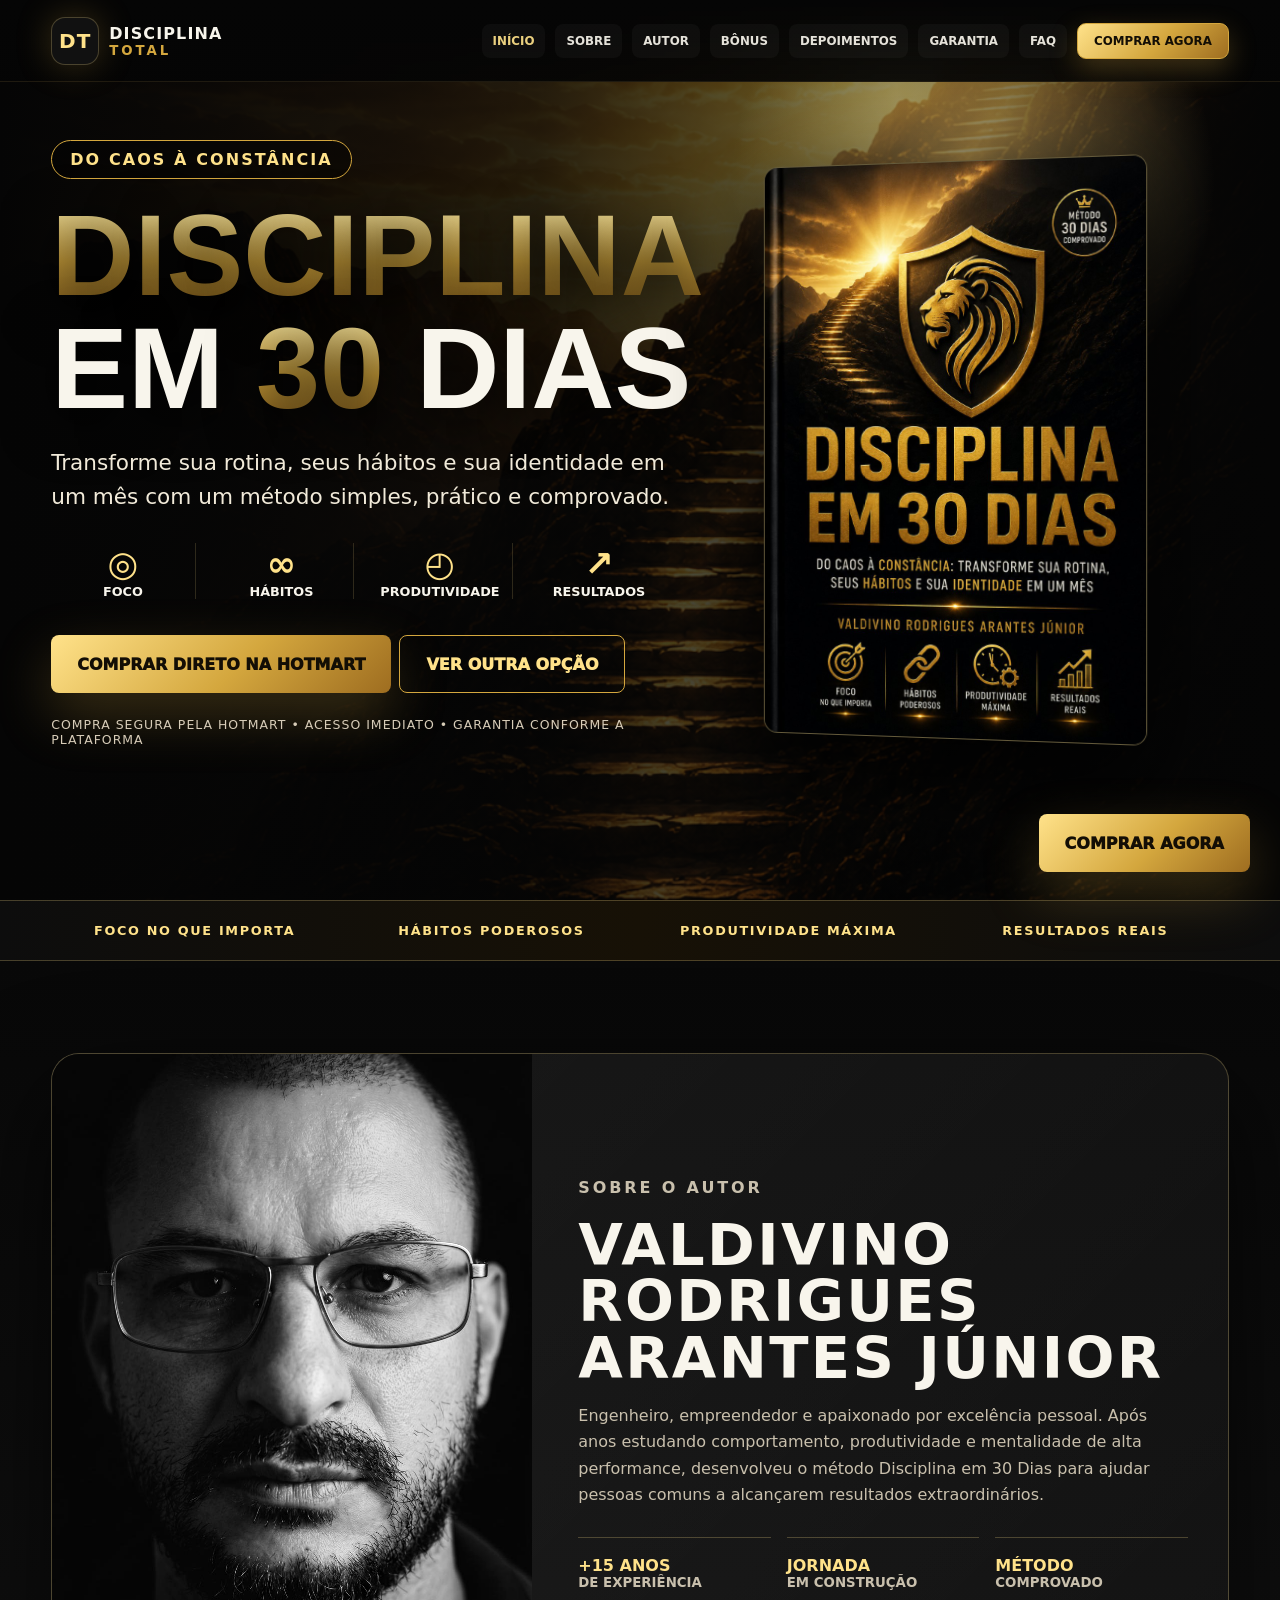
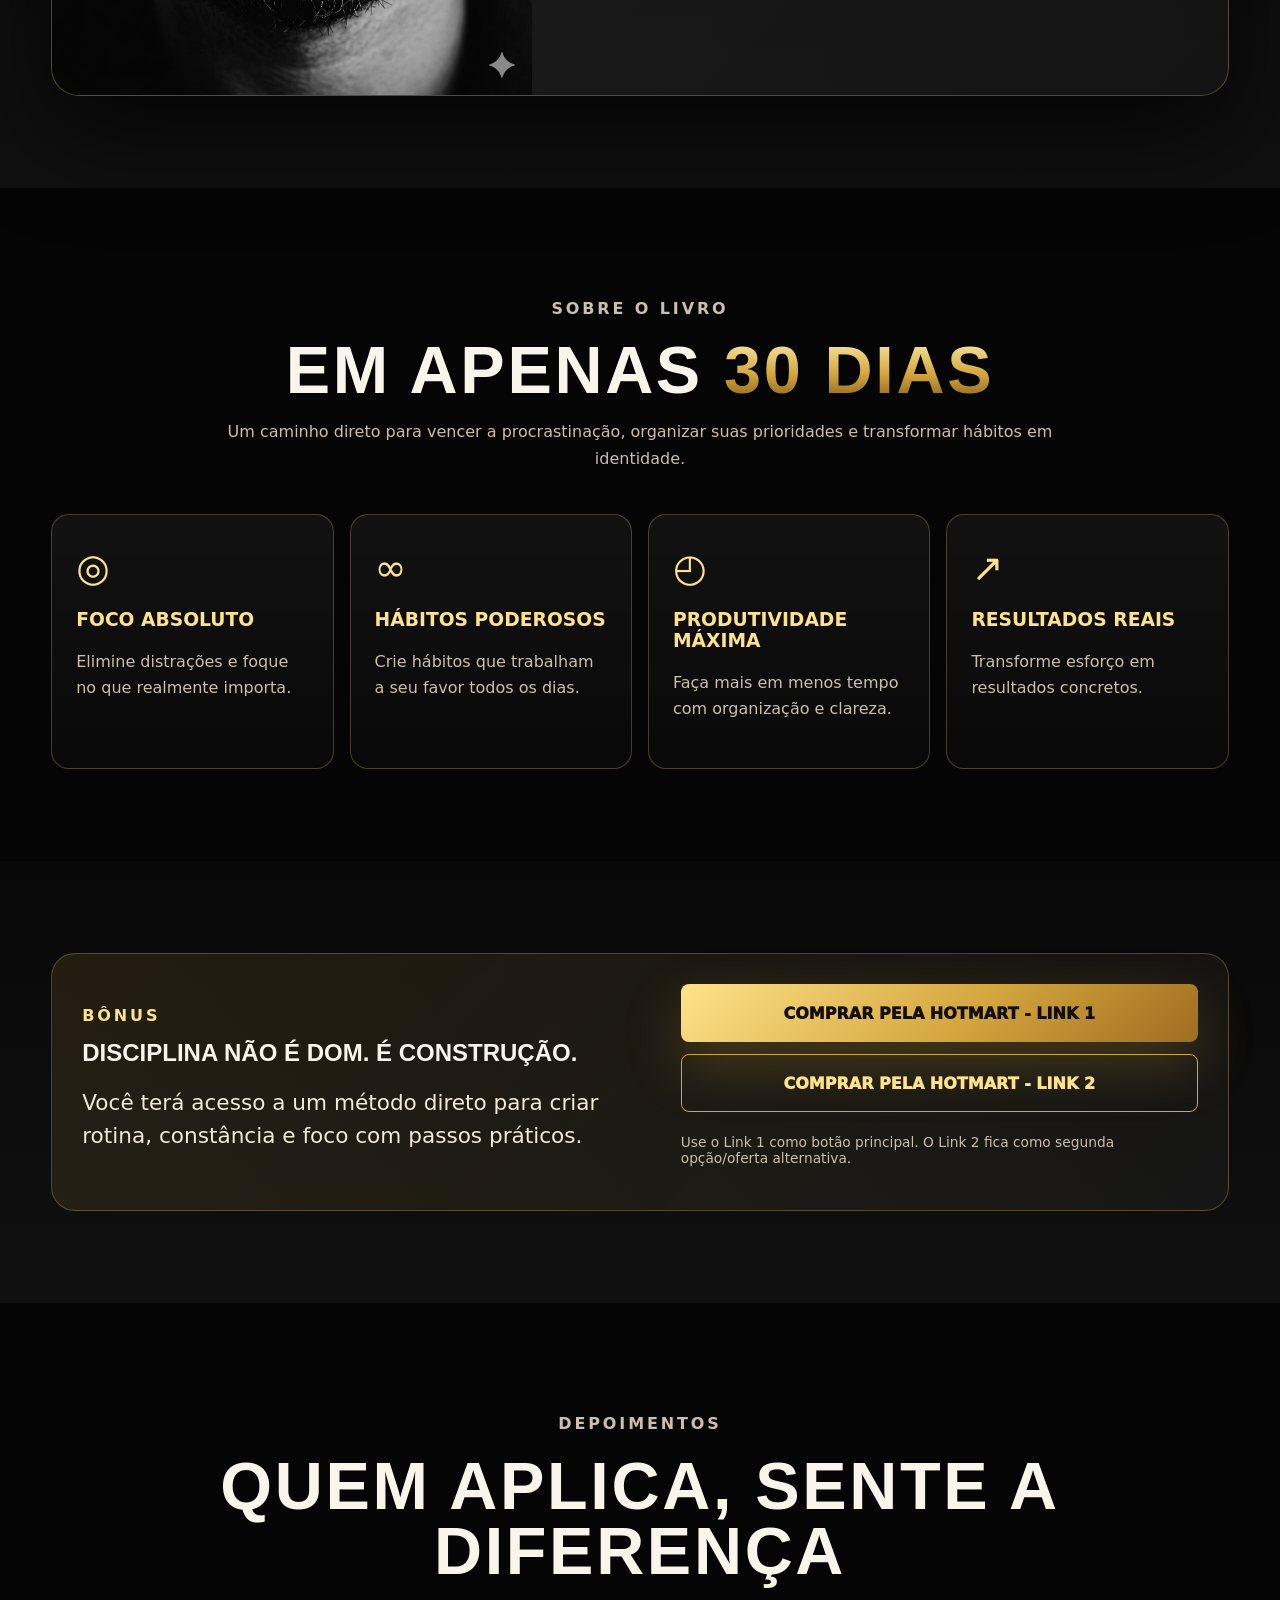
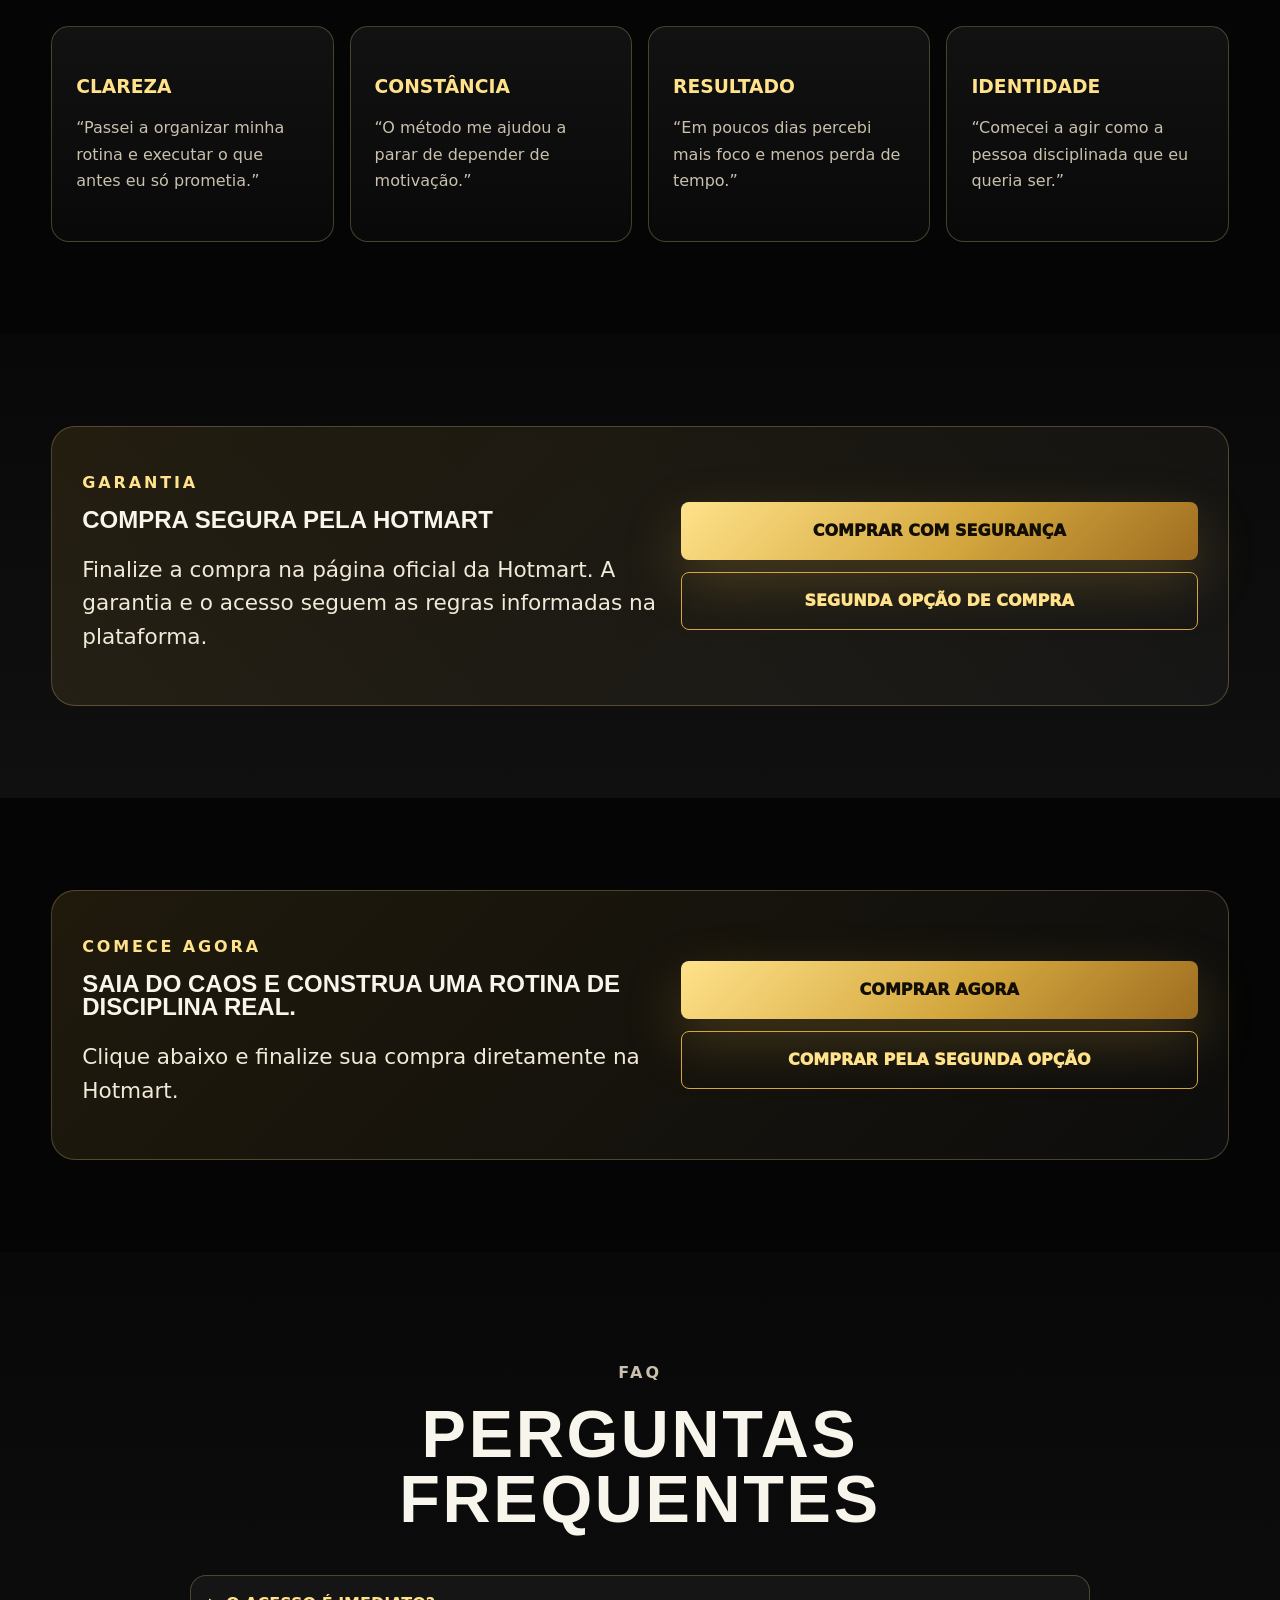
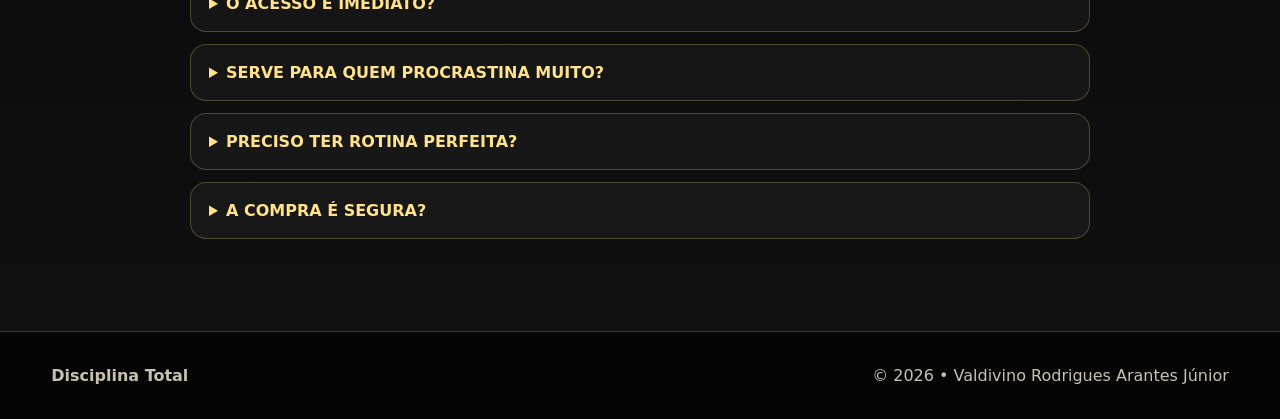
==== commit d679a335: "Ajusta texto do autor para tom mais humilde" ====
--- a/index.html
+++ b/index.html
@@ -29,7 +29,7 @@
   </div>
 </section>
 <div class="bar"><div class="container"><span>Foco no que importa</span><span>Hábitos poderosos</span><span>Produtividade máxima</span><span>Resultados reais</span></div></div>
-<section id="autor" class="dark"><div class="container author"><img class="portrait" src="assets/autor-valdivino.jpeg" alt="Valdivino Rodrigues Arantes Júnior"><div class="authorcopy"><p class="eyebrow">Sobre o autor</p><h2>Valdivino Rodrigues Arantes Júnior</h2><p>Engenheiro, empreendedor e apaixonado por excelência pessoal. Após anos estudando comportamento, produtividade e mentalidade de alta performance, desenvolveu o método Disciplina em 30 Dias para ajudar pessoas comuns a alcançarem resultados extraordinários.</p><div class="badges"><div class="badge">+15 anos<small>de experiência</small></div><div class="badge">Milhares<small>de leitores</small></div><div class="badge">Método<small>comprovado</small></div></div></div></div></section>
+<section id="autor" class="dark"><div class="container author"><img class="portrait" src="assets/autor-valdivino.jpeg" alt="Valdivino Rodrigues Arantes Júnior"><div class="authorcopy"><p class="eyebrow">Sobre o autor</p><h2>Valdivino Rodrigues Arantes Júnior</h2><p>Engenheiro, empreendedor e apaixonado por excelência pessoal. Após anos estudando comportamento, produtividade e mentalidade de alta performance, desenvolveu o método Disciplina em 30 Dias para ajudar pessoas comuns a alcançarem resultados extraordinários.</p><div class="badges"><div class="badge">+15 anos<small>de experiência</small></div><div class="badge">Jornada<small>em construção</small></div><div class="badge">Método<small>comprovado</small></div></div></div></div></section>
 <section id="livro"><div class="container"><div class="head"><p class="eyebrow">Sobre o livro</p><h2>Em apenas <span class="gold">30 dias</span></h2><p>Um caminho direto para vencer a procrastinação, organizar suas prioridades e transformar hábitos em identidade.</p></div><div class="cards"><article class="card"><div class="ico">◎</div><h3>Foco absoluto</h3><p>Elimine distrações e foque no que realmente importa.</p></article><article class="card"><div class="ico">∞</div><h3>Hábitos poderosos</h3><p>Crie hábitos que trabalham a seu favor todos os dias.</p></article><article class="card"><div class="ico">◴</div><h3>Produtividade máxima</h3><p>Faça mais em menos tempo com organização e clareza.</p></article><article class="card"><div class="ico">↗</div><h3>Resultados reais</h3><p>Transforme esforço em resultados concretos.</p></article></div></div></section>
 <section id="bonus" class="dark"><div class="container cta"><div><p class="eyebrow">Bônus</p><h2>Disciplina não é dom. É construção.</h2><p class="lead">Você terá acesso a um método direto para criar rotina, constância e foco com passos práticos.</p></div><div class="choice"><a class="btn" href="https://go.hotmart.com/C106276938L">Comprar pela Hotmart - Link 1</a><a class="btn secondary" href="https://go.hotmart.com/B106269096A">Comprar pela Hotmart - Link 2</a><p class="note">Use o Link 1 como botão principal. O Link 2 fica como segunda opção/oferta alternativa.</p></div></div></section>
 <section id="depoimentos"><div class="container"><div class="head"><p class="eyebrow">Depoimentos</p><h2>Quem aplica, sente a diferença</h2></div><div class="cards"><article class="card"><h3>Clareza</h3><p>“Passei a organizar minha rotina e executar o que antes eu só prometia.”</p></article><article class="card"><h3>Constância</h3><p>“O método me ajudou a parar de depender de motivação.”</p></article><article class="card"><h3>Resultado</h3><p>“Em poucos dias percebi mais foco e menos perda de tempo.”</p></article><article class="card"><h3>Identidade</h3><p>“Comecei a agir como a pessoa disciplinada que eu queria ser.”</p></article></div></div></section>
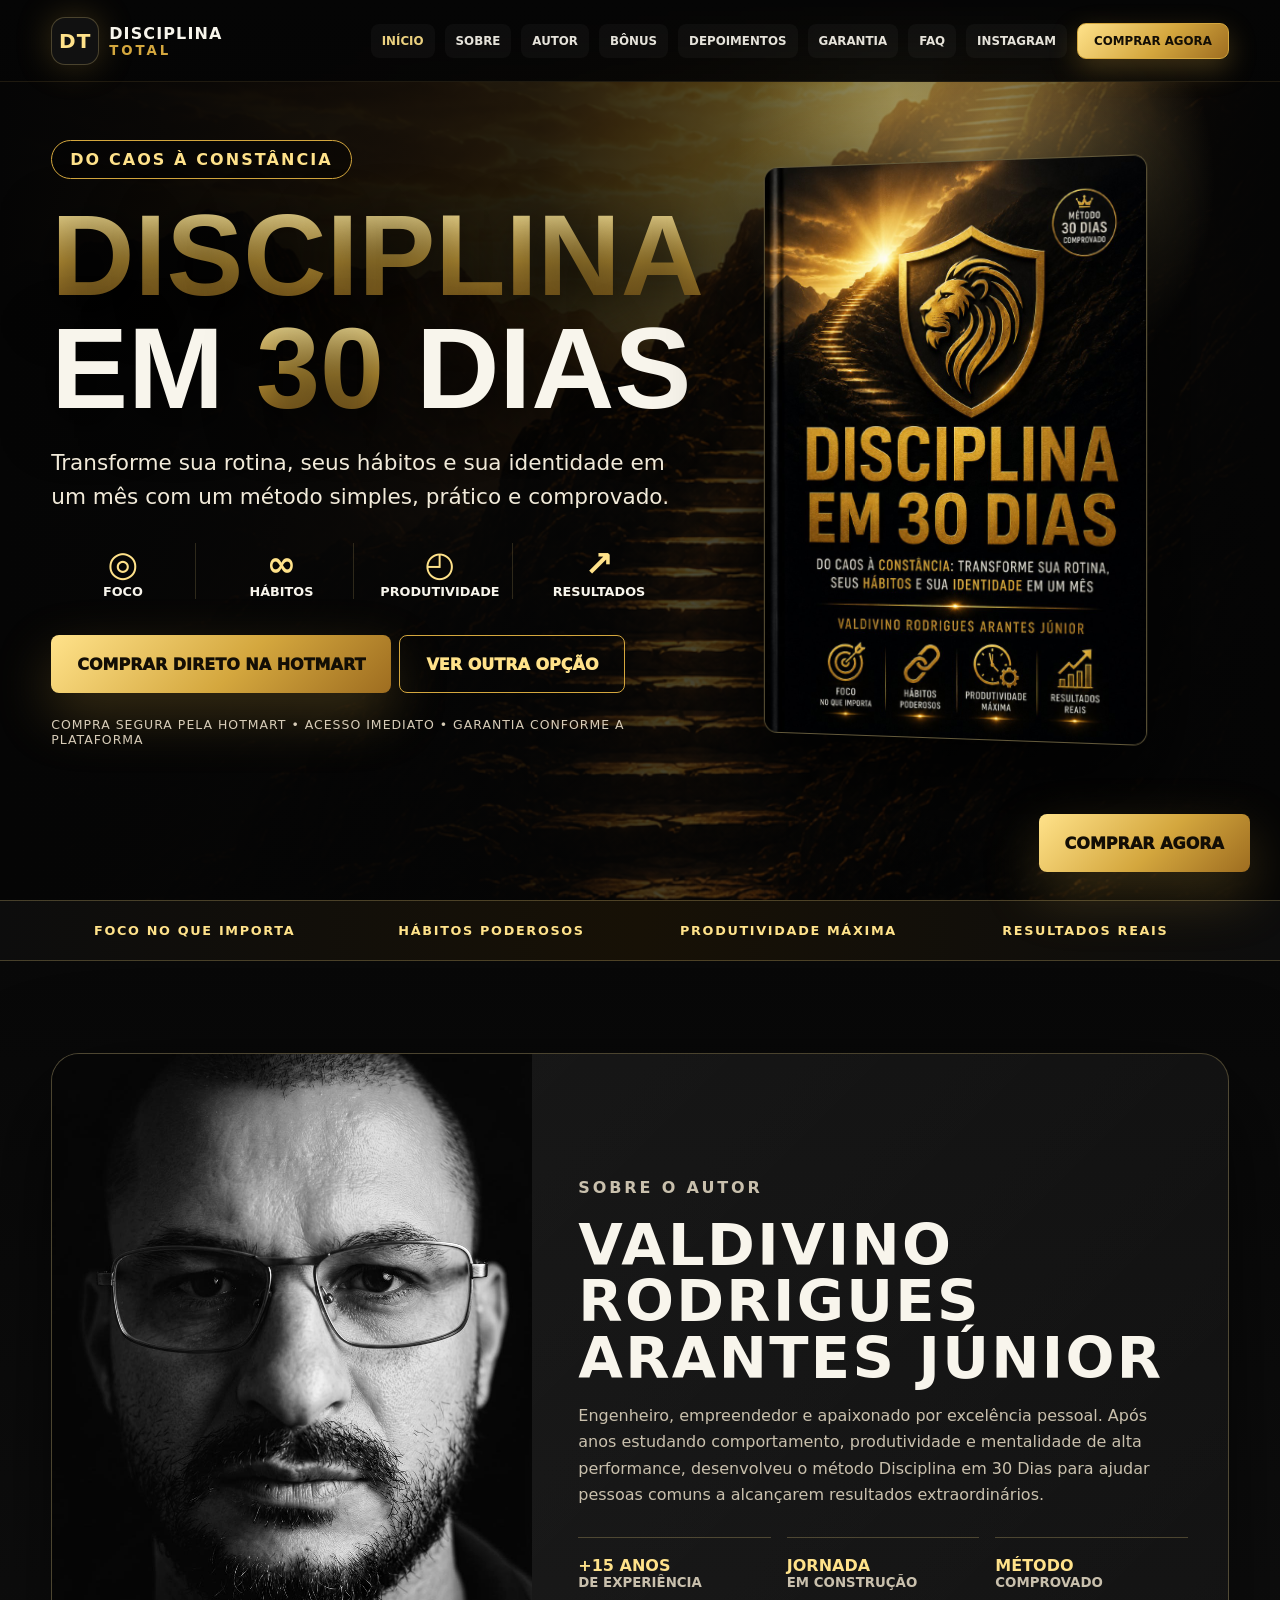
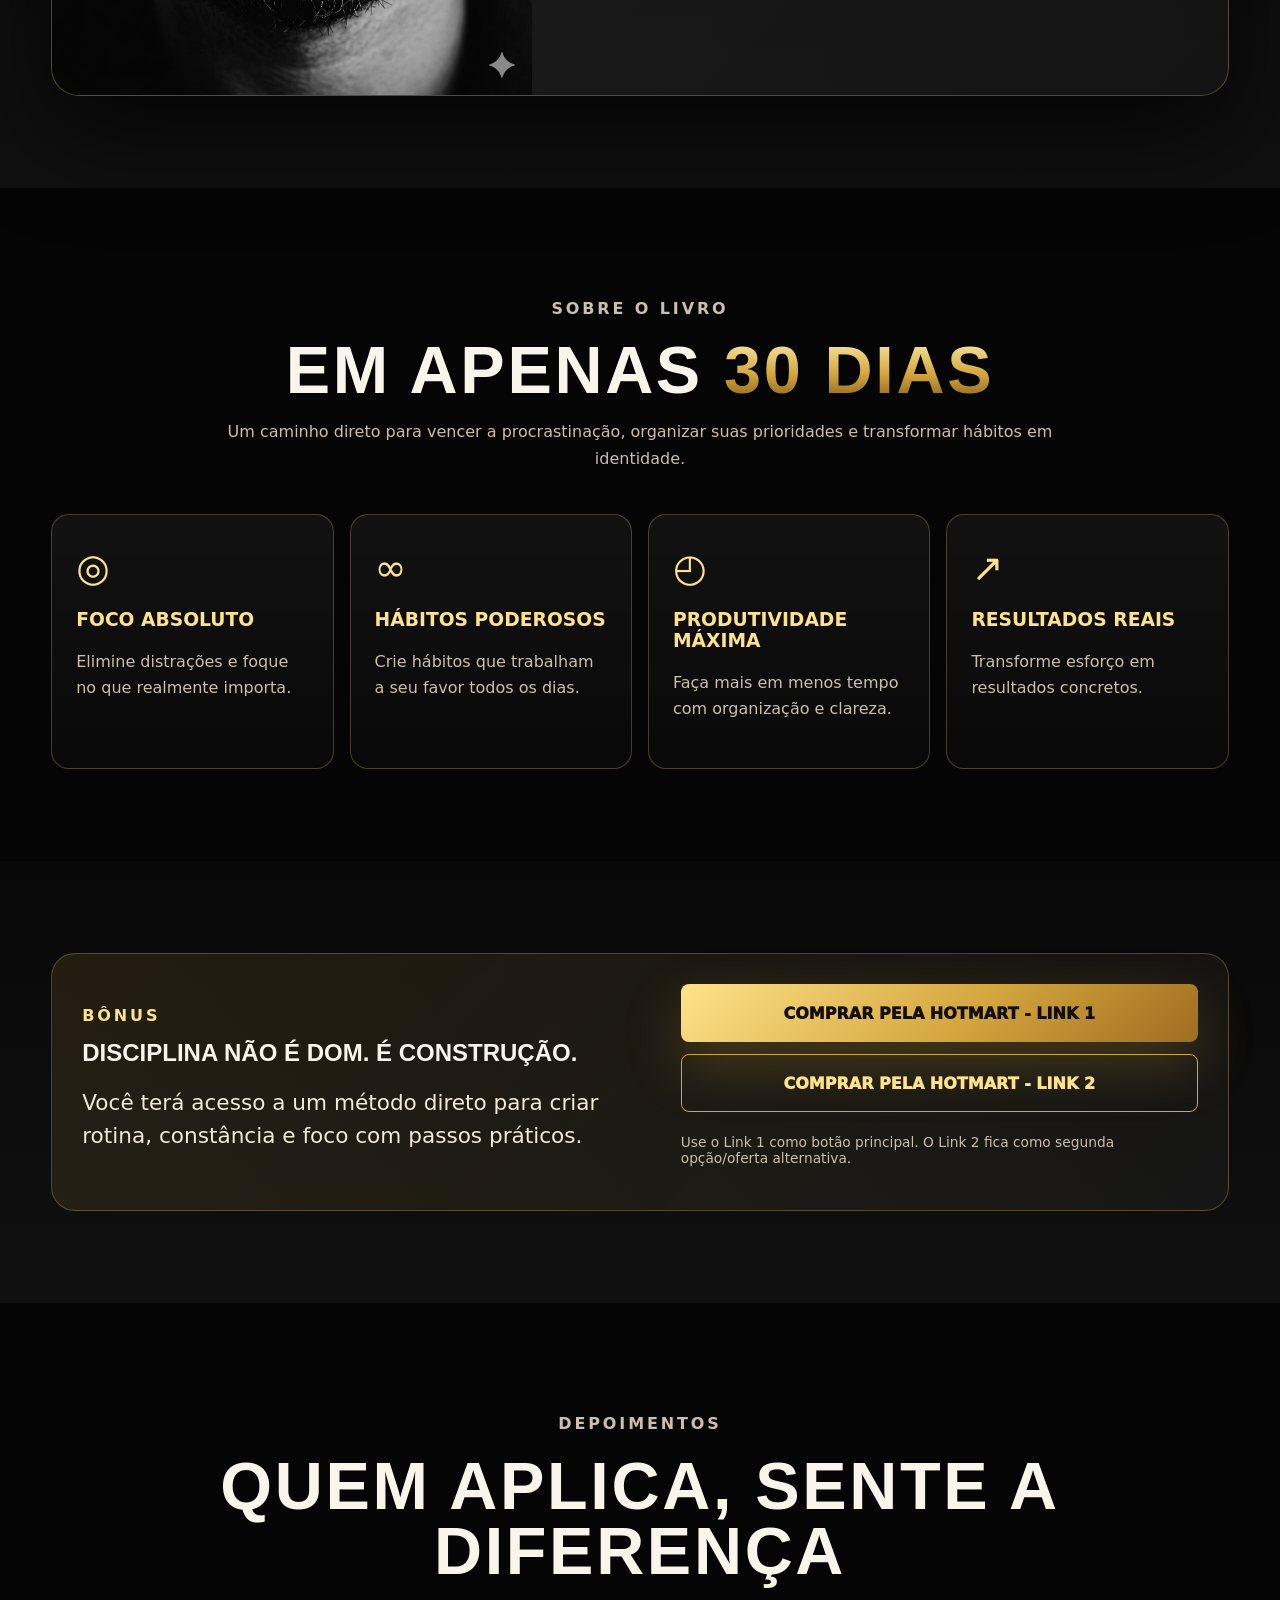
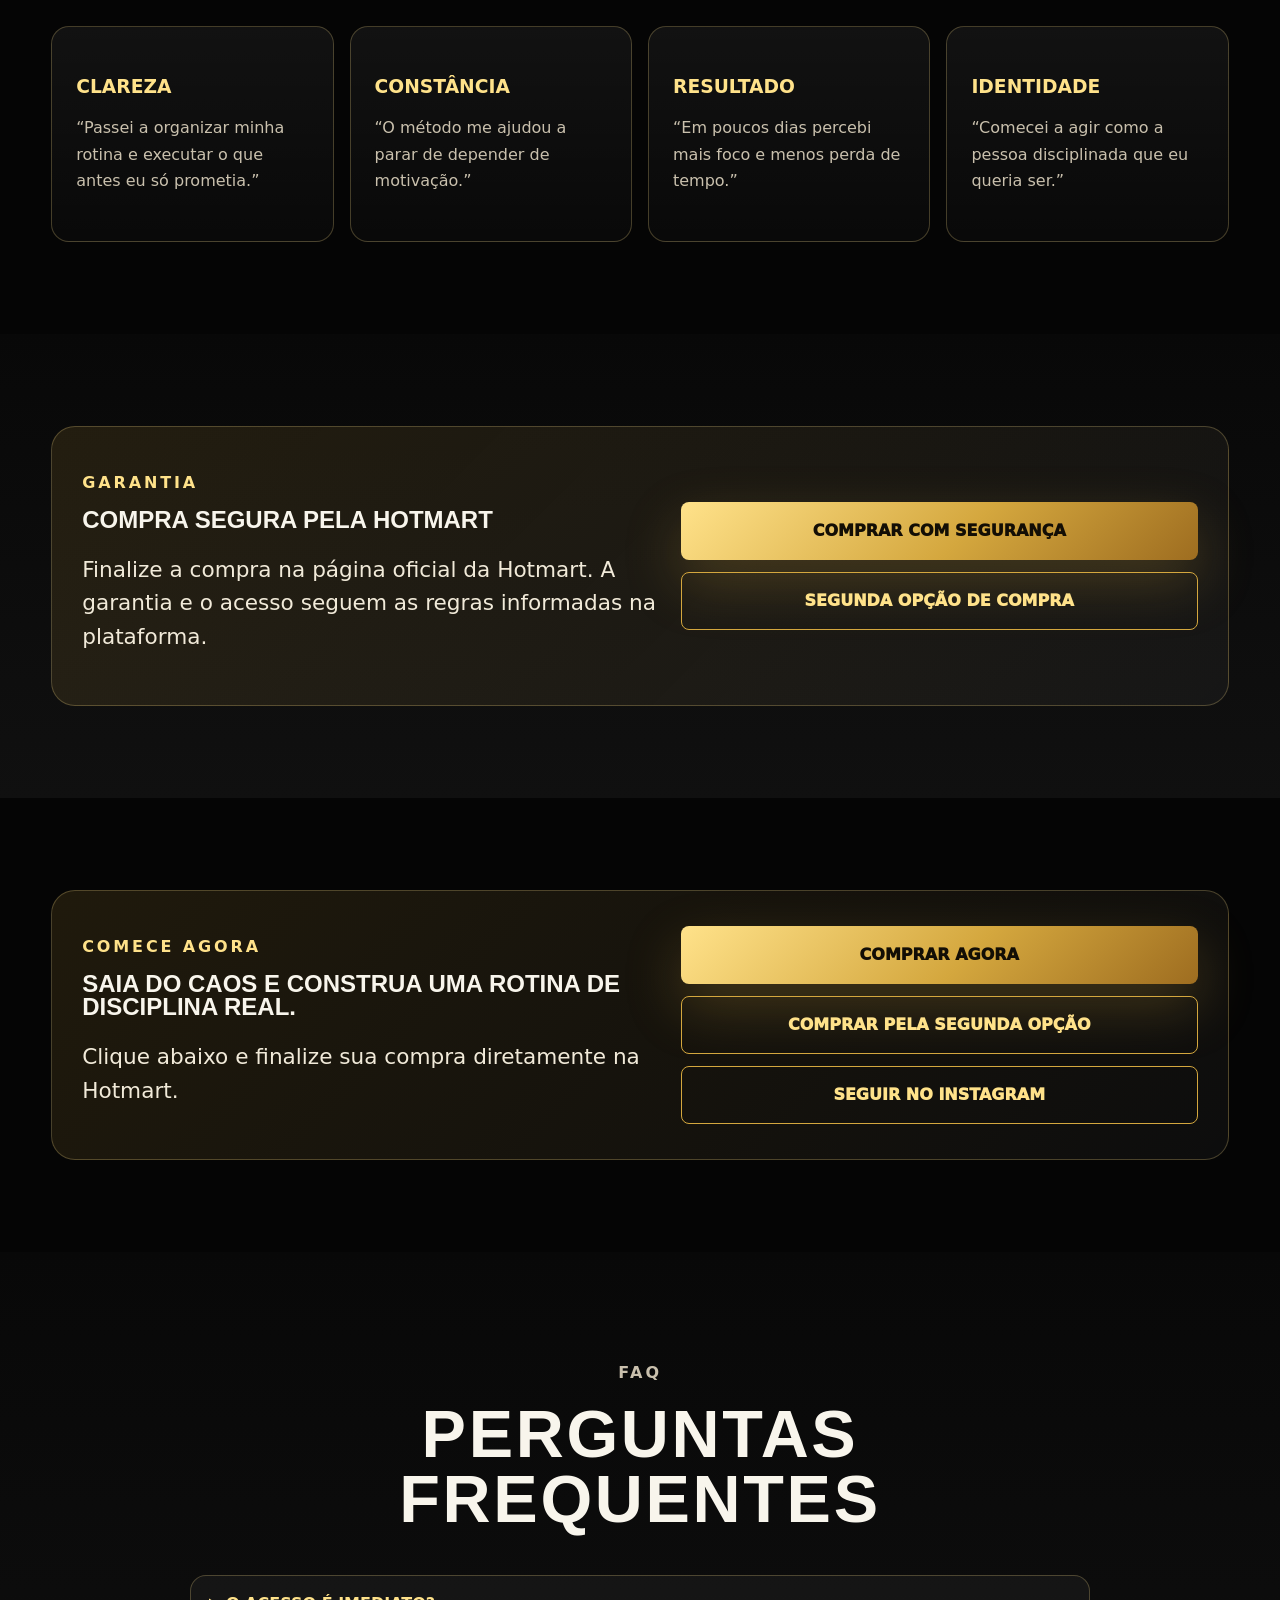
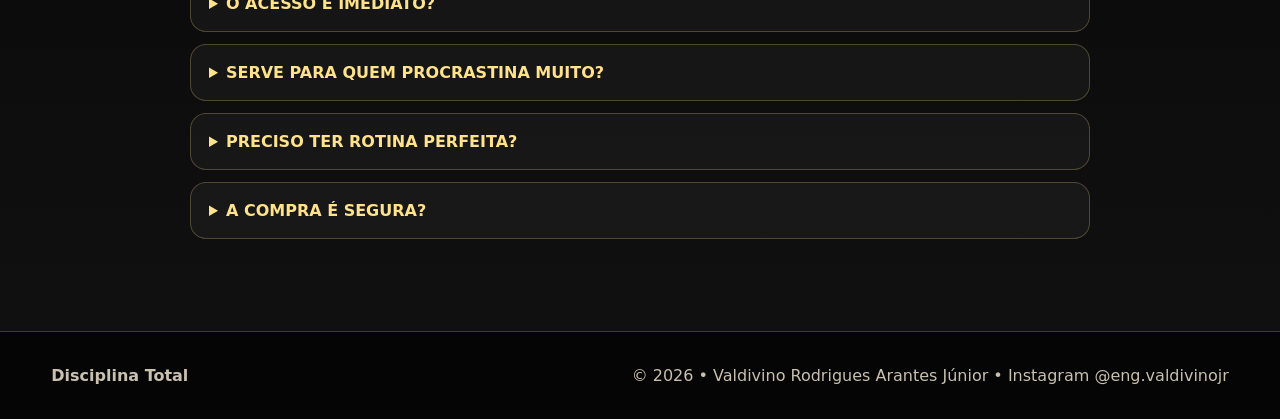
==== commit 0cd9dddd: "Adicionar Instagram ao site" ====
--- a/index.html
+++ b/index.html
@@ -19,7 +19,7 @@
 <body>
 <header class="top">
   <a class="brand" href="#inicio"><span class="mark">DT</span><span>Disciplina<small>Total</small></span></a>
-  <nav class="nav" aria-label="Menu principal"><a href="#inicio">Início</a><a href="#livro">Sobre</a><a href="#autor">Autor</a><a href="#bonus">Bônus</a><a href="#depoimentos">Depoimentos</a><a href="#garantia">Garantia</a><a href="#faq">FAQ</a><a class="buy" href="https://go.hotmart.com/C106276938L">Comprar agora</a></nav>
+  <nav class="nav" aria-label="Menu principal"><a href="#inicio">Início</a><a href="#livro">Sobre</a><a href="#autor">Autor</a><a href="#bonus">Bônus</a><a href="#depoimentos">Depoimentos</a><a href="#garantia">Garantia</a><a href="#faq">FAQ</a><a href="https://www.instagram.com/eng.valdivinojr" target="_blank" rel="noopener">Instagram</a><a class="buy" href="https://go.hotmart.com/C106276938L">Comprar agora</a></nav>
 </header>
 <main id="inicio">
 <section class="hero">
@@ -34,10 +34,10 @@
 <section id="bonus" class="dark"><div class="container cta"><div><p class="eyebrow">Bônus</p><h2>Disciplina não é dom. É construção.</h2><p class="lead">Você terá acesso a um método direto para criar rotina, constância e foco com passos práticos.</p></div><div class="choice"><a class="btn" href="https://go.hotmart.com/C106276938L">Comprar pela Hotmart - Link 1</a><a class="btn secondary" href="https://go.hotmart.com/B106269096A">Comprar pela Hotmart - Link 2</a><p class="note">Use o Link 1 como botão principal. O Link 2 fica como segunda opção/oferta alternativa.</p></div></div></section>
 <section id="depoimentos"><div class="container"><div class="head"><p class="eyebrow">Depoimentos</p><h2>Quem aplica, sente a diferença</h2></div><div class="cards"><article class="card"><h3>Clareza</h3><p>“Passei a organizar minha rotina e executar o que antes eu só prometia.”</p></article><article class="card"><h3>Constância</h3><p>“O método me ajudou a parar de depender de motivação.”</p></article><article class="card"><h3>Resultado</h3><p>“Em poucos dias percebi mais foco e menos perda de tempo.”</p></article><article class="card"><h3>Identidade</h3><p>“Comecei a agir como a pessoa disciplinada que eu queria ser.”</p></article></div></div></section>
 <section id="garantia" class="dark"><div class="container cta"><div><p class="eyebrow">Garantia</p><h2>Compra segura pela Hotmart</h2><p class="lead">Finalize a compra na página oficial da Hotmart. A garantia e o acesso seguem as regras informadas na plataforma.</p></div><div class="choice"><a class="btn" href="https://go.hotmart.com/C106276938L">Comprar com segurança</a><a class="btn secondary" href="https://go.hotmart.com/B106269096A">Segunda opção de compra</a></div></div></section>
-<section id="comprar"><div class="container cta"><div><p class="eyebrow">Comece agora</p><h2>Saia do caos e construa uma rotina de disciplina real.</h2><p class="lead">Clique abaixo e finalize sua compra diretamente na Hotmart.</p></div><div class="choice"><a class="btn" href="https://go.hotmart.com/C106276938L">Comprar agora</a><a class="btn secondary" href="https://go.hotmart.com/B106269096A">Comprar pela segunda opção</a></div></div></section>
+<section id="comprar"><div class="container cta"><div><p class="eyebrow">Comece agora</p><h2>Saia do caos e construa uma rotina de disciplina real.</h2><p class="lead">Clique abaixo e finalize sua compra diretamente na Hotmart.</p></div><div class="choice"><a class="btn" href="https://go.hotmart.com/C106276938L">Comprar agora</a><a class="btn secondary" href="https://go.hotmart.com/B106269096A">Comprar pela segunda opção</a><a class="btn secondary" href="https://www.instagram.com/eng.valdivinojr" target="_blank" rel="noopener">Seguir no Instagram</a></div></div></section>
 <section id="faq" class="dark"><div class="container"><div class="head"><p class="eyebrow">FAQ</p><h2>Perguntas frequentes</h2></div><div class="faq"><details><summary>O acesso é imediato?</summary><p>Sim. O acesso é liberado conforme a confirmação da compra na Hotmart.</p></details><details><summary>Serve para quem procrastina muito?</summary><p>Sim. O método foi construído para sair do caos e criar constância com passos simples.</p></details><details><summary>Preciso ter rotina perfeita?</summary><p>Não. A proposta é começar do ponto em que você está e evoluir em 30 dias.</p></details><details><summary>A compra é segura?</summary><p>Sim. O pagamento acontece diretamente na Hotmart.</p></details></div></div></section>
 </main>
 <a class="float btn" href="https://go.hotmart.com/C106276938L">Comprar agora</a>
-<footer><div class="container"><strong>Disciplina Total</strong><span>© 2026 • Valdivino Rodrigues Arantes Júnior</span></div></footer>
+<footer><div class="container"><strong>Disciplina Total</strong><span>© 2026 • Valdivino Rodrigues Arantes Júnior • <a href="https://www.instagram.com/eng.valdivinojr" target="_blank" rel="noopener">Instagram @eng.valdivinojr</a></span></div></footer>
 </body>
 </html>
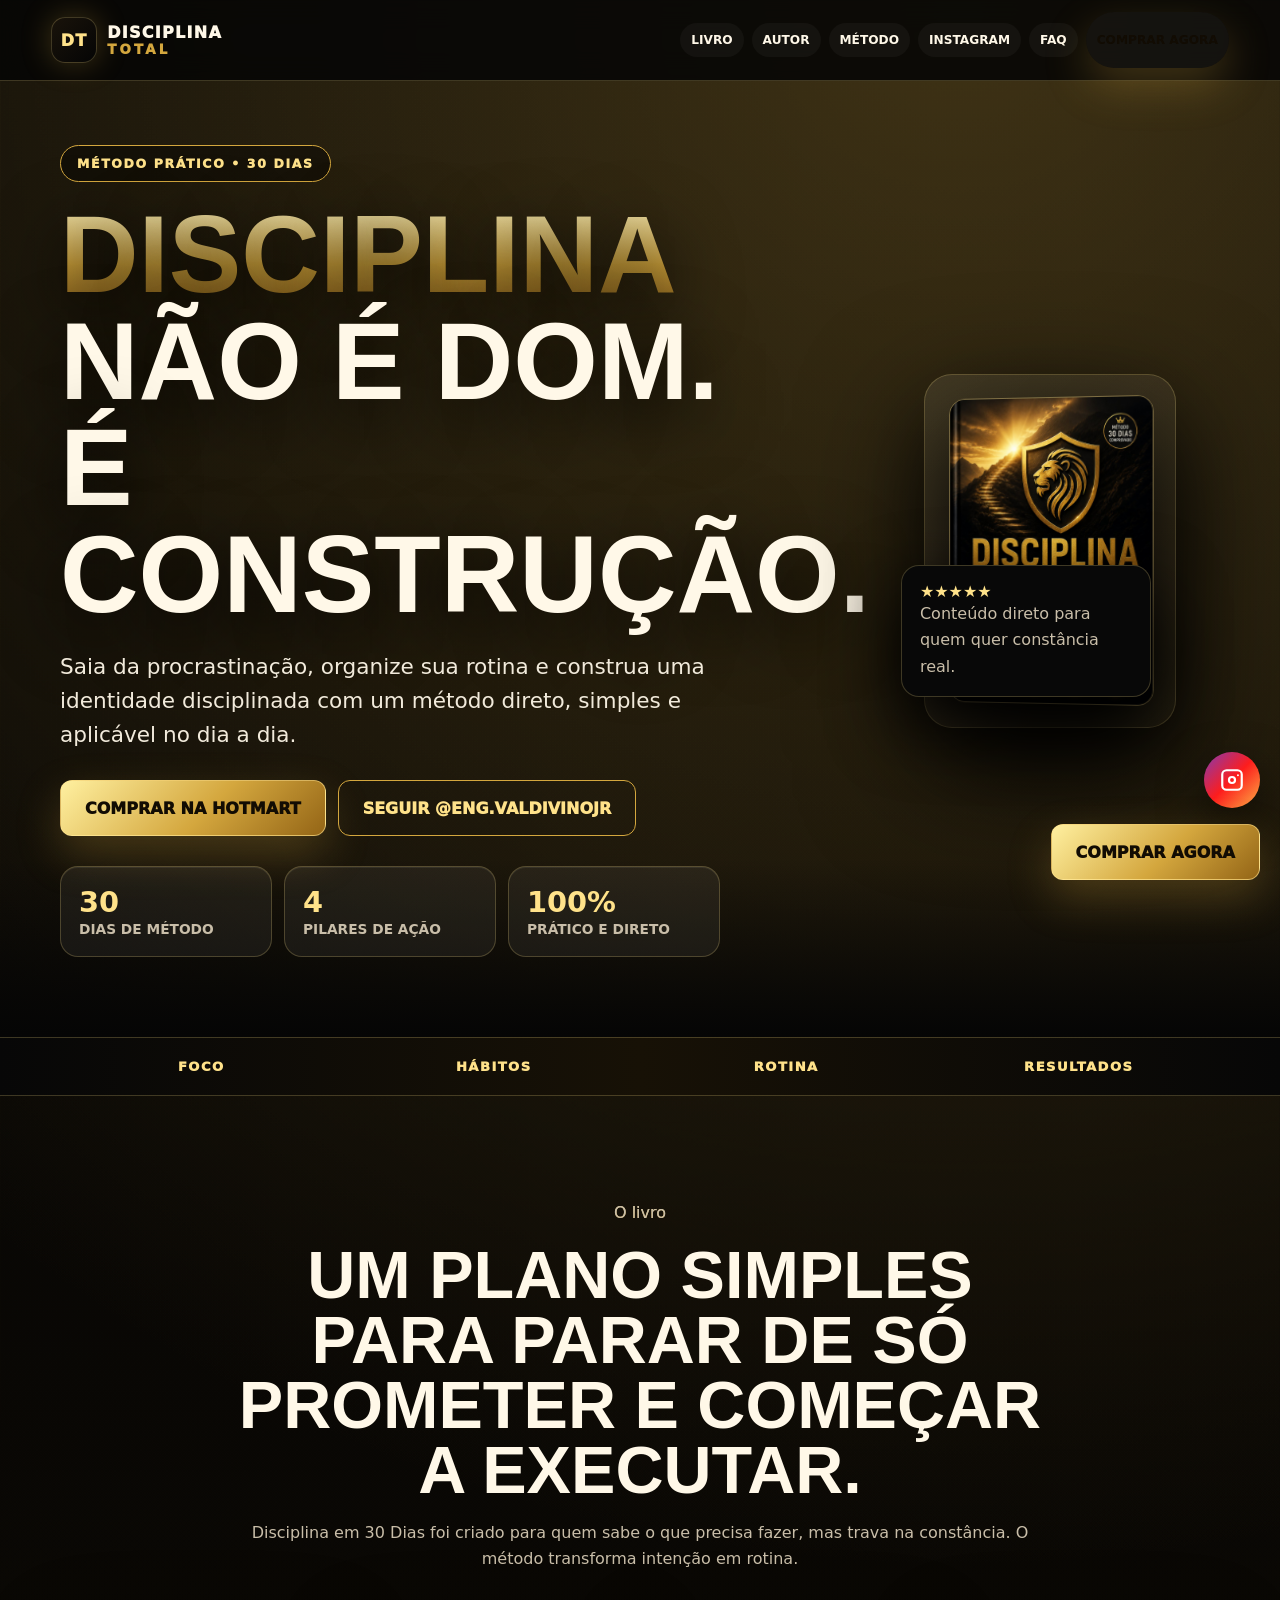
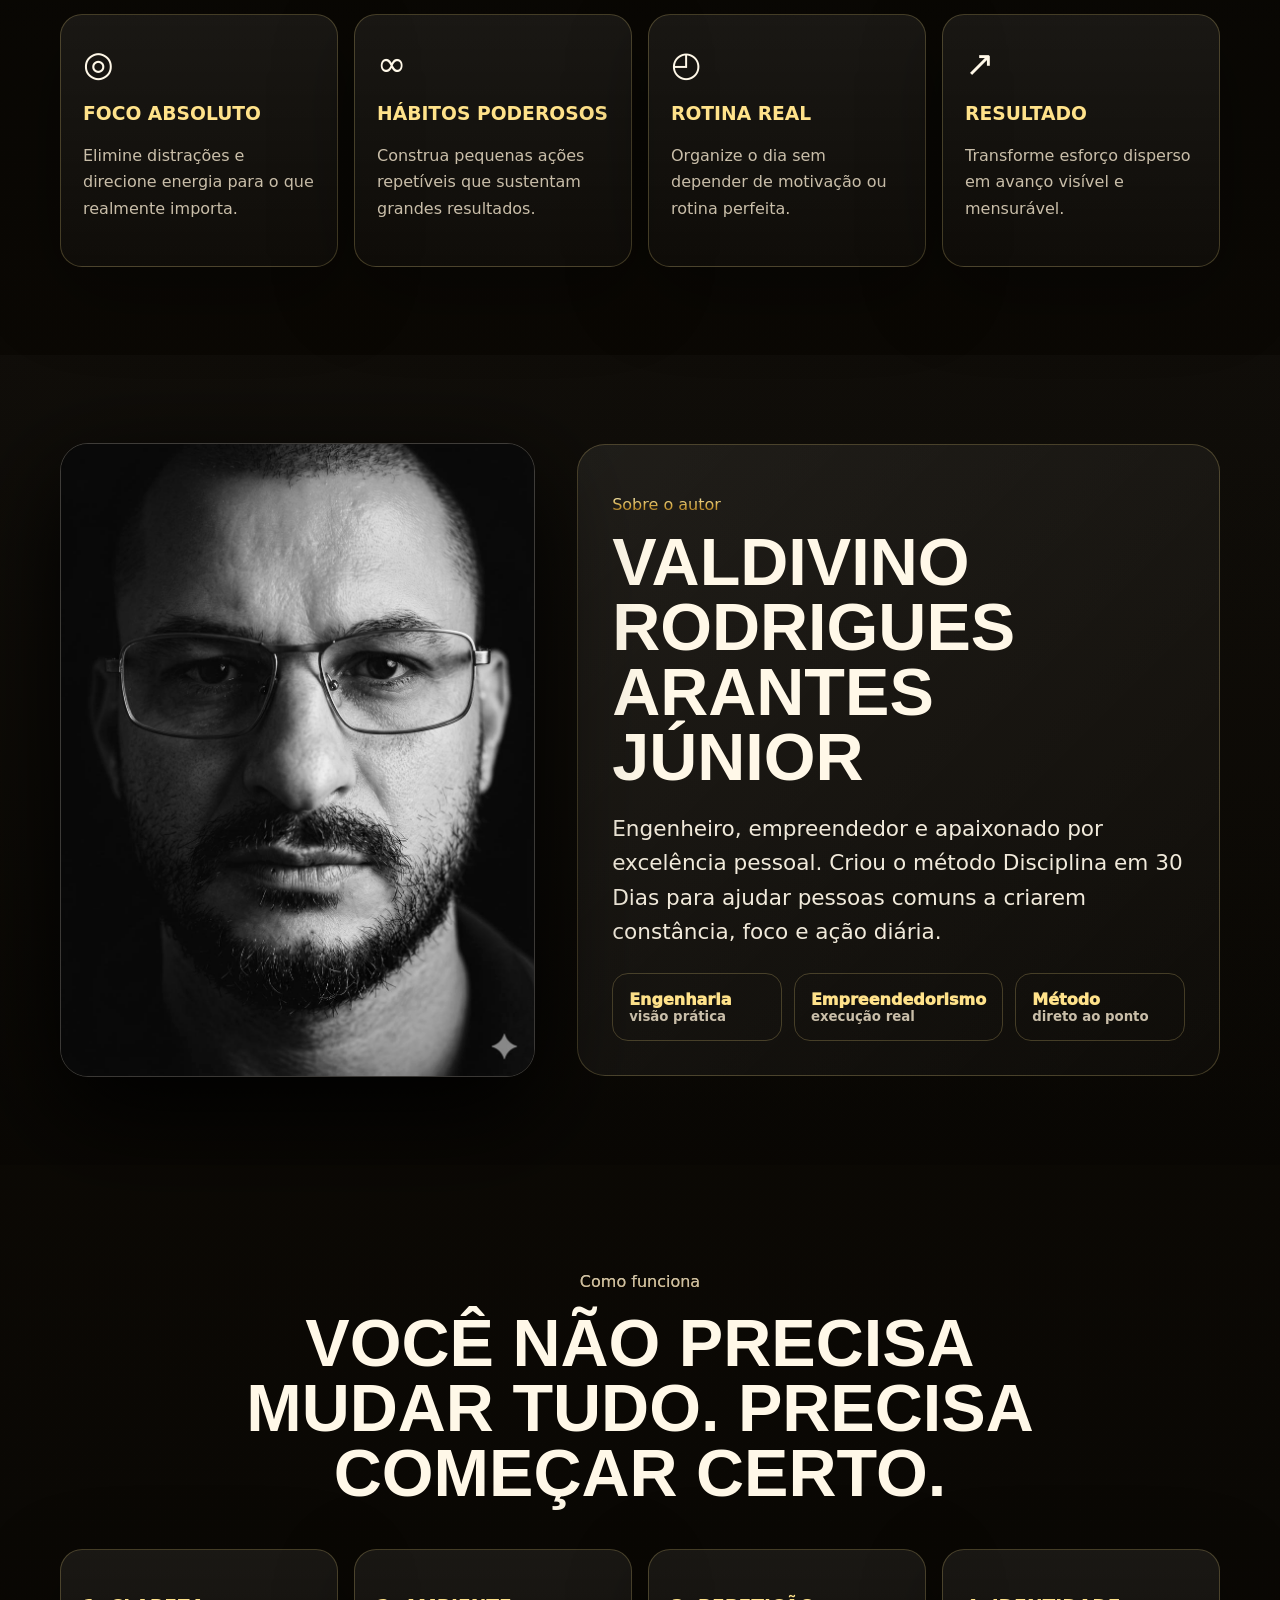
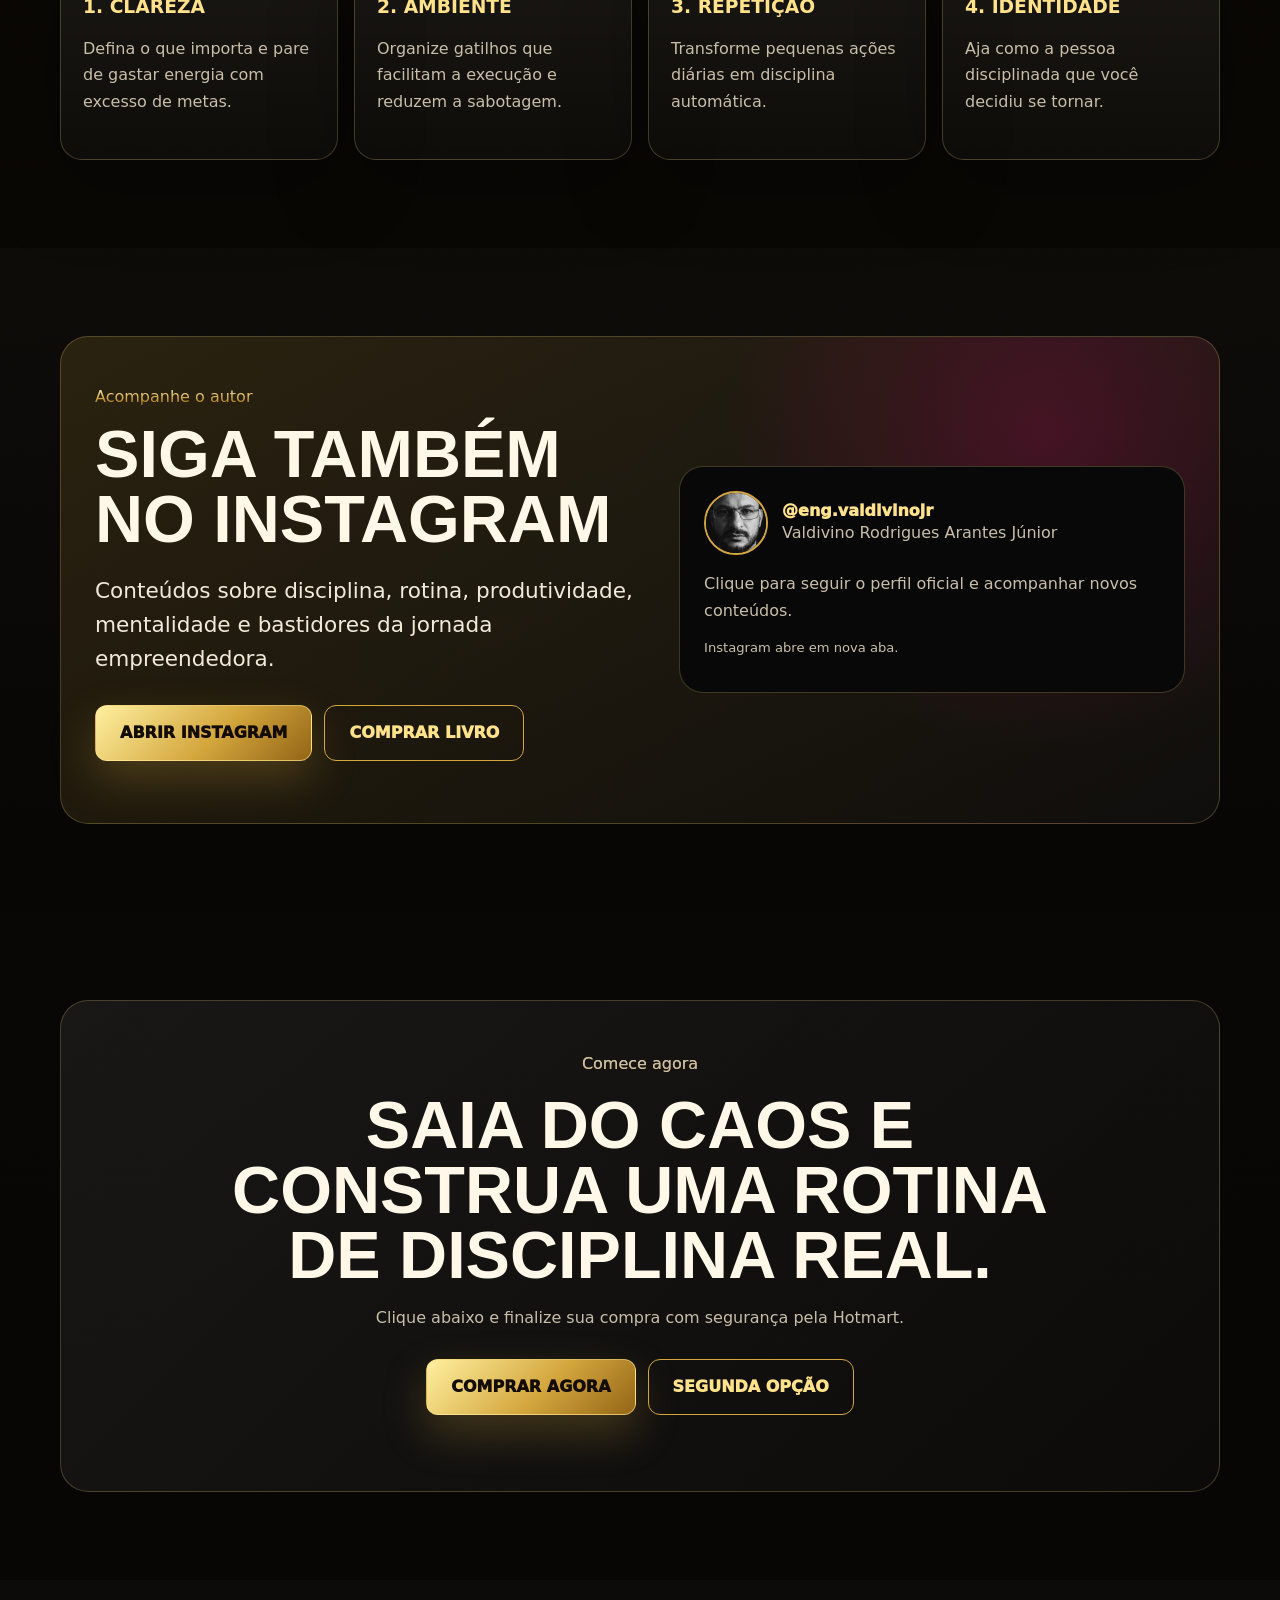
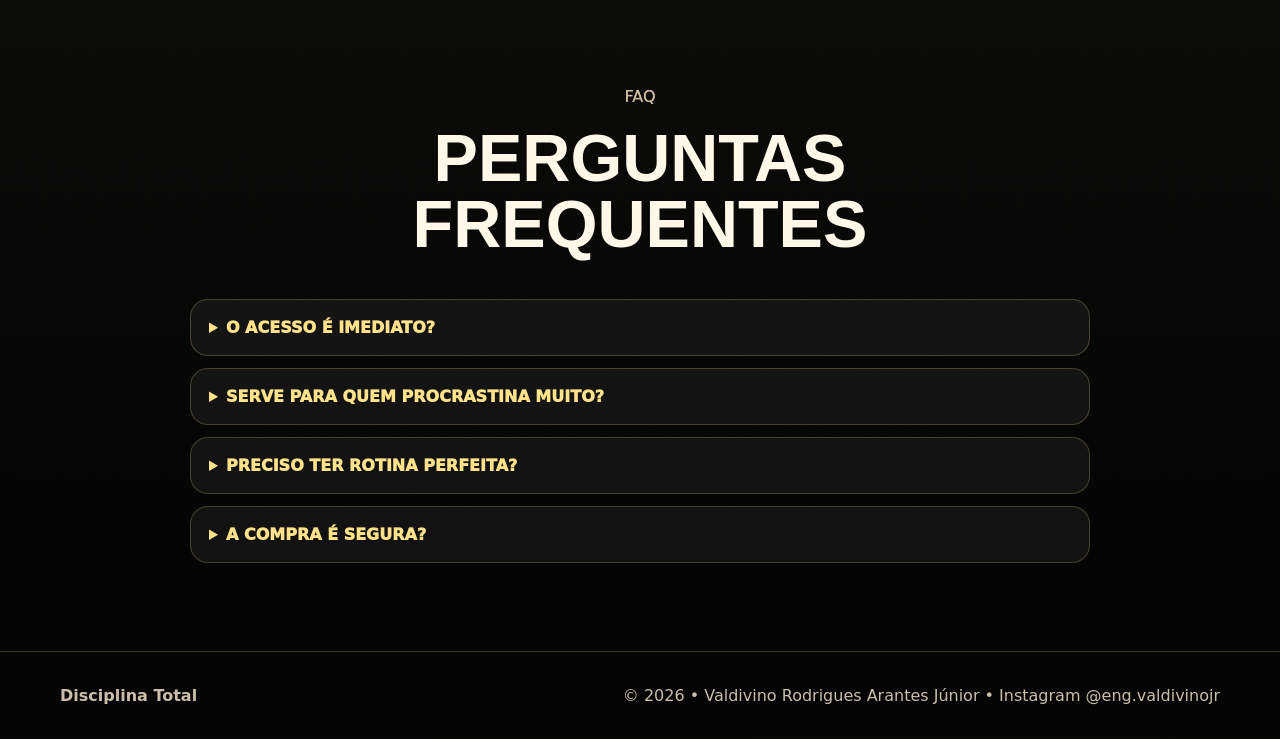
==== commit 346d93c5: "Criar landing page premium 2.0" ====
--- a/index.html
+++ b/index.html
@@ -1,43 +1,43 @@
 <!doctype html>
 <html lang="pt-BR">
 <head>
-  <meta charset="utf-8">
-  <meta name="viewport" content="width=device-width,initial-scale=1">
-  <title>Disciplina em 30 Dias | Disciplina Total</title>
-  <meta name="description" content="Do caos à constância: transforme sua rotina, seus hábitos e sua identidade em um mês.">
-  <style>
-    :root{--bg:#050505;--gold:#d4a73e;--gold2:#ffe28a;--text:#f8f5ec;--muted:#c9c0ad;--line:rgba(255,226,138,.24)}
-    *{box-sizing:border-box}html{scroll-behavior:smooth}body{margin:0;background:#050505;color:var(--text);font-family:Inter,system-ui,Arial,sans-serif;overflow-x:hidden}a{text-decoration:none;color:inherit}img{max-width:100%;display:block}.container{width:min(1180px,92vw);margin:auto}
-    .top{position:fixed;z-index:9999;top:0;left:0;right:0;min-height:82px;display:flex;align-items:center;justify-content:space-between;gap:16px;padding:10px 4vw;background:linear-gradient(180deg,#050505,rgba(5,5,5,.93));border-bottom:1px solid #1f1a10;backdrop-filter:blur(12px)}
-    .brand{display:flex;align-items:center;gap:10px;font-weight:900;text-transform:uppercase;letter-spacing:.07em;min-width:max-content}.mark{width:48px;height:48px;border-radius:14px;background:#111;border:1px solid var(--line);display:grid;place-items:center;color:var(--gold2);font-size:1.25rem;box-shadow:0 0 35px rgba(212,167,62,.25)}.brand small{display:block;color:var(--gold);letter-spacing:.22em}.nav{display:flex;gap:10px;font-size:.74rem;text-transform:uppercase;font-weight:900;align-items:center;justify-content:flex-end;flex-wrap:wrap}.nav a{opacity:.92;white-space:nowrap;position:relative;z-index:10000;padding:9px 10px;border-radius:8px;background:rgba(255,255,255,.035);border:1px solid transparent}.nav a:hover{color:var(--gold2);border-color:rgba(255,226,138,.26)}.nav a:first-child{color:var(--gold2)}.buy{border:1px solid var(--gold)!important;padding:10px 16px!important;border-radius:9px!important;color:#130e05!important;background:linear-gradient(135deg,#ffe28a,#d4a73e 55%,#9e6d20)!important;opacity:1!important;cursor:pointer;box-shadow:0 10px 28px rgba(212,167,62,.28)}
-    .hero{min-height:100vh;padding:140px 0 70px;position:relative;overflow:hidden;background:linear-gradient(90deg,#050505 0%,rgba(5,5,5,.86) 42%,rgba(5,5,5,.52) 70%,#050505),url('assets/escada-disciplina.png') center/cover no-repeat}.hero:before{content:"";position:absolute;inset:0;background:radial-gradient(circle at 76% 20%,rgba(255,226,138,.45),transparent 20%)}.grid{position:relative;z-index:1;display:grid;grid-template-columns:1fr .82fr;gap:54px;align-items:center}.pill{display:inline-block;padding:9px 18px;border:1px solid var(--gold);border-radius:999px;color:var(--gold2);text-transform:uppercase;font-weight:900;letter-spacing:.13em;background:rgba(0,0,0,.38)}h1,h2{font-family:Impact,Arial Black,sans-serif;text-transform:uppercase;line-height:.98;margin:0}h1{font-size:clamp(3.6rem,9vw,8.3rem);margin:20px 0;text-shadow:0 12px 55px #000}.gold{background:linear-gradient(180deg,#fff4b6,#d4a73e 55%,#7a5417);-webkit-background-clip:text;background-clip:text;color:transparent}.lead{font-size:clamp(1.05rem,2vw,1.35rem);max-width:620px;line-height:1.55;color:#f1ead9}.icons{display:grid;grid-template-columns:repeat(4,1fr);gap:14px;margin:30px 0;max-width:620px}.icons div{text-align:center;border-right:1px solid rgba(255,226,138,.16)}.icons div:last-child{border:0}.icons b{font-size:2.2rem;color:var(--gold2);display:block}.icons span{display:block;font-weight:900;text-transform:uppercase;font-size:.8rem}.btn{display:inline-flex;align-items:center;justify-content:center;min-height:58px;padding:0 26px;border-radius:8px;background:linear-gradient(135deg,#ffe28a,#d4a73e 55%,#9e6d20);color:#130e05;font-weight:950;text-transform:uppercase;box-shadow:0 22px 55px rgba(212,167,62,.25);margin:6px 8px 6px 0;cursor:pointer}.btn.secondary{background:transparent;color:var(--gold2);border:1px solid var(--gold);box-shadow:none}.trust{color:#d7ccb8;text-transform:uppercase;letter-spacing:.08em;font-size:.78rem;margin-top:18px}.coverimg{position:relative;width:min(470px,82vw);border-radius:14px;box-shadow:0 38px 100px #000;transform:perspective(1000px) rotateY(-7deg);border:1px solid rgba(255,226,138,.35);background:#111}.bar{border-block:1px solid var(--line);background:linear-gradient(90deg,#0d0d0d,#171106,#0d0d0d)}.bar .container{display:grid;grid-template-columns:repeat(4,1fr);gap:10px;padding:22px 0;text-align:center;color:var(--gold2);font-weight:900;text-transform:uppercase;letter-spacing:.13em;font-size:.8rem}
-    section{padding:92px 0}.dark{background:linear-gradient(180deg,#080808,#101010)}.author{display:grid;grid-template-columns:.85fr 1.15fr;gap:46px;align-items:center;border:1px solid var(--line);border-radius:28px;overflow:hidden;background:linear-gradient(135deg,rgba(255,255,255,.07),rgba(255,255,255,.025));box-shadow:0 35px 100px rgba(0,0,0,.7)}.portrait{width:100%;height:100%;min-height:480px;object-fit:cover;filter:grayscale(1) contrast(1.08);background:#111}.authorcopy{padding:38px 40px 38px 0}.eyebrow{color:var(--gold2);font-weight:900;text-transform:uppercase;letter-spacing:.18em}.authorcopy h2,.head h2{font-family:Inter,system-ui,sans-serif;font-size:clamp(2rem,4.5vw,3.6rem);letter-spacing:.04em}.authorcopy p,.head p,.card p,.faq p{color:var(--muted);line-height:1.65}.badges,.cards{display:grid;grid-template-columns:repeat(3,1fr);gap:16px;margin-top:28px}.badge{border-top:1px solid var(--line);padding-top:18px;color:var(--gold2);font-weight:900;text-transform:uppercase}.badge small{display:block;color:var(--muted)}.head{text-align:center;max-width:840px;margin:0 auto 42px}.head h2{font-family:Impact,Arial Black,sans-serif;text-transform:uppercase;font-size:clamp(2.5rem,5.2vw,5rem)}.cards{grid-template-columns:repeat(4,1fr)}.card{border:1px solid var(--line);border-radius:18px;background:linear-gradient(180deg,rgba(255,255,255,.055),rgba(255,255,255,.02));padding:30px 24px}.ico{font-size:2.4rem;color:var(--gold2)}.card h3{color:var(--gold2);text-transform:uppercase}.cta{display:grid;grid-template-columns:1fr .9fr;gap:24px;align-items:center;border:1px solid var(--line);border-radius:24px;padding:30px;background:linear-gradient(135deg,rgba(212,167,62,.13),rgba(255,255,255,.035))}.choice{display:grid;gap:12px}.choice a{width:100%;margin:0}.note{font-size:.86rem;color:var(--muted);margin-top:10px}.faq{display:grid;gap:12px;max-width:900px;margin:auto}details{border:1px solid var(--line);border-radius:16px;background:rgba(255,255,255,.04);padding:18px}summary{cursor:pointer;color:var(--gold2);font-weight:900;text-transform:uppercase}footer{padding:34px 0;border-top:1px solid var(--line);color:var(--muted)}footer .container{display:flex;justify-content:space-between}.float{position:fixed;right:22px;bottom:22px;z-index:9998}
-    @media(max-width:960px){.top{display:block;height:auto;padding:8px 3vw}.brand{justify-content:center;margin-bottom:8px}.nav{display:flex!important;justify-content:flex-start;flex-wrap:nowrap;overflow-x:auto;gap:8px;padding:6px 0 2px;scrollbar-width:thin}.nav a{font-size:.68rem;padding:9px 10px;background:rgba(255,255,255,.06);border:1px solid rgba(255,226,138,.14)}.buy{font-size:.72rem!important;min-width:max-content}.hero{padding-top:170px}.grid,.author,.cta{grid-template-columns:1fr}.authorcopy{padding:28px}.cards,.badges{grid-template-columns:repeat(2,1fr)}}
-    @media(max-width:560px){.mark{width:42px;height:42px}.brand span{font-size:.82rem}.hero{padding-top:174px}h1{font-size:3.4rem}.icons,.bar .container,.cards,.badges{grid-template-columns:1fr}.icons div{border-right:0;border-bottom:1px solid rgba(255,226,138,.16)}.btn{width:100%;text-align:center;margin:6px 0}footer .container{display:block}.float{left:16px;right:16px}.nav a{font-size:.64rem}.buy{font-size:.68rem!important}}
-  </style>
+<meta charset="utf-8">
+<meta name="viewport" content="width=device-width,initial-scale=1">
+<title>Disciplina em 30 Dias | Disciplina Total</title>
+<meta name="description" content="Método prático para vencer a procrastinação, criar rotina e construir disciplina em 30 dias.">
+<meta property="og:title" content="Disciplina em 30 Dias | Disciplina Total">
+<meta property="og:description" content="Saia do caos e construa uma rotina de disciplina real.">
+<meta property="og:type" content="website">
+<meta property="og:image" content="assets/capa-disciplina-30-dias.jpg">
+<link rel="preconnect" href="https://fonts.googleapis.com">
+<style>
+:root{--bg:#050505;--bg2:#0d0a05;--gold:#d4a73e;--gold2:#ffe28a;--text:#fff8e8;--muted:#c9bea9;--line:rgba(255,226,138,.22);--glass:rgba(255,255,255,.055)}
+*{box-sizing:border-box}html{scroll-behavior:smooth}body{margin:0;background:radial-gradient(circle at 75% 0,rgba(212,167,62,.28),transparent 28%),linear-gradient(180deg,#050505,#0c0904 42%,#050505);color:var(--text);font-family:Inter,system-ui,Segoe UI,Arial,sans-serif;overflow-x:hidden}a{text-decoration:none;color:inherit}img{max-width:100%;display:block}.container{width:min(1160px,92vw);margin:auto}.gold{background:linear-gradient(180deg,#fff8c7,#d4a73e 58%,#8a5e18);-webkit-background-clip:text;background-clip:text;color:transparent}.top{position:fixed;inset:0 0 auto;z-index:50;display:flex;align-items:center;justify-content:space-between;gap:16px;padding:12px 4vw;background:rgba(5,5,5,.86);border-bottom:1px solid var(--line);backdrop-filter:blur(14px)}.brand{display:flex;align-items:center;gap:10px;font-weight:950;text-transform:uppercase;letter-spacing:.08em}.mark{width:46px;height:46px;border-radius:14px;background:linear-gradient(135deg,#19130a,#050505);border:1px solid var(--line);display:grid;place-items:center;color:var(--gold2);box-shadow:0 0 30px rgba(212,167,62,.28)}.brand small{display:block;color:var(--gold);letter-spacing:.24em}.nav{display:flex;gap:8px;align-items:center;flex-wrap:wrap;justify-content:flex-end}.nav a{font-size:.76rem;font-weight:900;text-transform:uppercase;padding:9px 10px;border-radius:999px;border:1px solid transparent;background:rgba(255,255,255,.035);white-space:nowrap}.nav a:hover{border-color:var(--line);color:var(--gold2)}.buy,.btn{display:inline-flex;align-items:center;justify-content:center;gap:9px;min-height:56px;padding:0 24px;border-radius:12px;background:linear-gradient(135deg,#fff0a0,#d4a73e 55%,#946516);color:#120c03!important;font-weight:950;text-transform:uppercase;box-shadow:0 18px 44px rgba(212,167,62,.26);border:1px solid rgba(255,226,138,.6)}.btn.alt{background:transparent;color:var(--gold2)!important;box-shadow:none;border-color:var(--gold)}section{padding:88px 0}.hero{min-height:100vh;padding:145px 0 80px;position:relative}.hero:after{content:"";position:absolute;inset:auto -10% 0;height:180px;background:linear-gradient(0deg,#050505,transparent);pointer-events:none}.grid{position:relative;z-index:1;display:grid;grid-template-columns:1.05fr .85fr;gap:54px;align-items:center}.pill{display:inline-flex;align-items:center;gap:8px;padding:10px 16px;border-radius:999px;border:1px solid var(--gold);color:var(--gold2);background:rgba(0,0,0,.38);font-weight:950;text-transform:uppercase;letter-spacing:.13em;font-size:.78rem}h1,h2{margin:0;line-height:.98;text-transform:uppercase;font-family:Impact,Arial Black,sans-serif}h1{font-size:clamp(3.3rem,8.5vw,8rem);margin:20px 0;text-shadow:0 18px 70px #000}h2{font-size:clamp(2.4rem,5.2vw,5rem)}.lead{font-size:clamp(1.08rem,2vw,1.35rem);line-height:1.58;color:#f1eadb;max-width:680px}.actions{display:flex;gap:12px;flex-wrap:wrap;margin:28px 0}.stats{display:grid;grid-template-columns:repeat(3,1fr);gap:12px;margin-top:30px;max-width:660px}.stat{padding:18px;border:1px solid var(--line);border-radius:18px;background:var(--glass);box-shadow:inset 0 1px 0 rgba(255,255,255,.07)}.stat b{display:block;color:var(--gold2);font-size:1.8rem}.stat span{color:var(--muted);font-size:.86rem;text-transform:uppercase;font-weight:800}.mock{position:relative;padding:22px;border:1px solid var(--line);border-radius:28px;background:linear-gradient(135deg,rgba(255,255,255,.08),rgba(255,255,255,.025));box-shadow:0 40px 120px rgba(0,0,0,.8)}.cover{border-radius:16px;box-shadow:0 35px 90px #000;transform:perspective(900px) rotateY(-7deg);border:1px solid rgba(255,226,138,.34)}.rating{position:absolute;left:0;bottom:30px;transform:translateX(-24px);background:#080808;border:1px solid var(--line);border-radius:18px;padding:16px 18px;box-shadow:0 25px 70px #000}.rating b{color:var(--gold2)}.bar{border-block:1px solid var(--line);background:linear-gradient(90deg,#070707,#171106,#070707)}.bar .container{display:grid;grid-template-columns:repeat(4,1fr);gap:10px;padding:21px 0;text-align:center;color:var(--gold2);font-weight:950;text-transform:uppercase;letter-spacing:.11em;font-size:.82rem}.head{text-align:center;max-width:840px;margin:0 auto 42px}.head p,.muted{color:var(--muted);line-height:1.65}.cards{display:grid;grid-template-columns:repeat(4,1fr);gap:16px}.card{padding:28px 22px;border:1px solid var(--line);border-radius:22px;background:linear-gradient(180deg,rgba(255,255,255,.065),rgba(255,255,255,.022));box-shadow:0 24px 80px rgba(0,0,0,.35)}.card h3{color:var(--gold2);text-transform:uppercase}.ico{font-size:2.2rem}.dark{background:linear-gradient(180deg,rgba(255,255,255,.02),rgba(0,0,0,.22))}.author{display:grid;grid-template-columns:.85fr 1.15fr;gap:42px;align-items:center}.portrait{border-radius:28px;border:1px solid var(--line);box-shadow:0 35px 100px #000;filter:grayscale(1) contrast(1.05)}.panel{border:1px solid var(--line);border-radius:28px;background:linear-gradient(135deg,rgba(255,255,255,.07),rgba(255,255,255,.025));padding:34px}.badges{display:grid;grid-template-columns:repeat(3,1fr);gap:12px;margin-top:24px}.badge{padding:16px;border-radius:16px;border:1px solid var(--line);color:var(--gold2);font-weight:950}.badge small{display:block;color:var(--muted);font-weight:700}.insta{display:grid;grid-template-columns:1fr .9fr;gap:22px;align-items:center;border:1px solid var(--line);border-radius:28px;padding:34px;background:radial-gradient(circle at 85% 20%,rgba(255,0,128,.18),transparent 30%),linear-gradient(135deg,rgba(212,167,62,.15),rgba(255,255,255,.035))}.insta-card{padding:24px;border-radius:24px;background:#080808;border:1px solid var(--line)}.insta-top{display:flex;align-items:center;gap:14px}.avatar{width:64px;height:64px;border-radius:50%;border:2px solid var(--gold);object-fit:cover}.handle{color:var(--gold2);font-weight:950}.faq{display:grid;gap:12px;max-width:900px;margin:auto}details{border:1px solid var(--line);border-radius:18px;background:var(--glass);padding:18px}summary{cursor:pointer;color:var(--gold2);font-weight:950;text-transform:uppercase}.float-buy{position:fixed;right:20px;bottom:20px;z-index:60}.float-insta{position:fixed;right:20px;bottom:92px;z-index:60;width:56px;height:56px;border-radius:50%;display:grid;place-items:center;background:linear-gradient(135deg,#833ab4,#fd1d1d,#fcb045);box-shadow:0 18px 45px rgba(0,0,0,.55)}footer{border-top:1px solid var(--line);padding:34px 0;color:var(--muted)}footer .container{display:flex;justify-content:space-between;gap:16px;flex-wrap:wrap}.svg{width:26px;height:26px;fill:#fff}.script{font-size:.82rem;color:var(--muted);margin-top:8px}@media(max-width:920px){.top{display:block}.brand{justify-content:center;margin-bottom:8px}.nav{overflow-x:auto;flex-wrap:nowrap;justify-content:flex-start}.hero{padding-top:178px}.grid,.author,.insta{grid-template-columns:1fr}.cards{grid-template-columns:repeat(2,1fr)}.rating{position:static;transform:none;margin-top:16px}.bar .container,.stats,.badges{grid-template-columns:1fr 1fr}}@media(max-width:560px){h1{font-size:3.35rem}.cards,.bar .container,.stats,.badges{grid-template-columns:1fr}.btn{width:100%}.float-buy{left:14px;right:14px}.float-insta{right:18px;bottom:92px}.hero{padding-top:190px}}
+</style>
+<script type="application/ld+json">{"@context":"https://schema.org","@type":"Book","name":"Disciplina em 30 Dias","author":{"@type":"Person","name":"Valdivino Rodrigues Arantes Júnior","sameAs":"https://www.instagram.com/eng.valdivinojr"},"description":"Método prático para vencer a procrastinação e construir disciplina em 30 dias."}</script>
 </head>
 <body>
 <header class="top">
-  <a class="brand" href="#inicio"><span class="mark">DT</span><span>Disciplina<small>Total</small></span></a>
-  <nav class="nav" aria-label="Menu principal"><a href="#inicio">Início</a><a href="#livro">Sobre</a><a href="#autor">Autor</a><a href="#bonus">Bônus</a><a href="#depoimentos">Depoimentos</a><a href="#garantia">Garantia</a><a href="#faq">FAQ</a><a href="https://www.instagram.com/eng.valdivinojr" target="_blank" rel="noopener">Instagram</a><a class="buy" href="https://go.hotmart.com/C106276938L">Comprar agora</a></nav>
+<a class="brand" href="#inicio"><span class="mark">DT</span><span>Disciplina<small>Total</small></span></a>
+<nav class="nav" aria-label="Menu principal"><a href="#livro">Livro</a><a href="#autor">Autor</a><a href="#metodo">Método</a><a href="#instagram">Instagram</a><a href="#faq">FAQ</a><a class="buy" href="https://go.hotmart.com/C106276938L">Comprar agora</a></nav>
 </header>
 <main id="inicio">
 <section class="hero">
-  <div class="container grid">
-    <div><span class="pill">Do caos à constância</span><h1><span class="gold">Disciplina</span><br>em <span class="gold">30</span> dias</h1><p class="lead">Transforme sua rotina, seus hábitos e sua identidade em um mês com um método simples, prático e comprovado.</p><div class="icons"><div><b>◎</b><span>Foco</span></div><div><b>∞</b><span>Hábitos</span></div><div><b>◴</b><span>Produtividade</span></div><div><b>↗</b><span>Resultados</span></div></div><a class="btn" href="https://go.hotmart.com/C106276938L">Comprar direto na Hotmart</a><a class="btn secondary" href="https://go.hotmart.com/B106269096A">Ver outra opção</a><p class="trust">Compra segura pela Hotmart • acesso imediato • garantia conforme a plataforma</p></div>
-    <div><img class="coverimg" src="assets/capa-disciplina-30-dias.jpg" alt="Capa do livro Disciplina em 30 Dias"></div>
-  </div>
+<div class="container grid">
+<div><span class="pill">Método prático • 30 dias</span><h1><span class="gold">Disciplina</span><br>não é dom.<br>É construção.</h1><p class="lead">Saia da procrastinação, organize sua rotina e construa uma identidade disciplinada com um método direto, simples e aplicável no dia a dia.</p><div class="actions"><a class="btn" href="https://go.hotmart.com/C106276938L">Comprar na Hotmart</a><a class="btn alt" href="https://www.instagram.com/eng.valdivinojr" target="_blank" rel="noopener">Seguir @eng.valdivinojr</a></div><div class="stats"><div class="stat"><b>30</b><span>dias de método</span></div><div class="stat"><b>4</b><span>pilares de ação</span></div><div class="stat"><b>100%</b><span>prático e direto</span></div></div></div>
+<div class="mock"><img class="cover" src="assets/capa-disciplina-30-dias.jpg" alt="Capa do livro Disciplina em 30 Dias"><div class="rating"><b>★★★★★</b><br><span class="muted">Conteúdo direto para quem quer constância real.</span></div></div>
+</div>
 </section>
-<div class="bar"><div class="container"><span>Foco no que importa</span><span>Hábitos poderosos</span><span>Produtividade máxima</span><span>Resultados reais</span></div></div>
-<section id="autor" class="dark"><div class="container author"><img class="portrait" src="assets/autor-valdivino.jpeg" alt="Valdivino Rodrigues Arantes Júnior"><div class="authorcopy"><p class="eyebrow">Sobre o autor</p><h2>Valdivino Rodrigues Arantes Júnior</h2><p>Engenheiro, empreendedor e apaixonado por excelência pessoal. Após anos estudando comportamento, produtividade e mentalidade de alta performance, desenvolveu o método Disciplina em 30 Dias para ajudar pessoas comuns a alcançarem resultados extraordinários.</p><div class="badges"><div class="badge">+15 anos<small>de experiência</small></div><div class="badge">Jornada<small>em construção</small></div><div class="badge">Método<small>comprovado</small></div></div></div></div></section>
-<section id="livro"><div class="container"><div class="head"><p class="eyebrow">Sobre o livro</p><h2>Em apenas <span class="gold">30 dias</span></h2><p>Um caminho direto para vencer a procrastinação, organizar suas prioridades e transformar hábitos em identidade.</p></div><div class="cards"><article class="card"><div class="ico">◎</div><h3>Foco absoluto</h3><p>Elimine distrações e foque no que realmente importa.</p></article><article class="card"><div class="ico">∞</div><h3>Hábitos poderosos</h3><p>Crie hábitos que trabalham a seu favor todos os dias.</p></article><article class="card"><div class="ico">◴</div><h3>Produtividade máxima</h3><p>Faça mais em menos tempo com organização e clareza.</p></article><article class="card"><div class="ico">↗</div><h3>Resultados reais</h3><p>Transforme esforço em resultados concretos.</p></article></div></div></section>
-<section id="bonus" class="dark"><div class="container cta"><div><p class="eyebrow">Bônus</p><h2>Disciplina não é dom. É construção.</h2><p class="lead">Você terá acesso a um método direto para criar rotina, constância e foco com passos práticos.</p></div><div class="choice"><a class="btn" href="https://go.hotmart.com/C106276938L">Comprar pela Hotmart - Link 1</a><a class="btn secondary" href="https://go.hotmart.com/B106269096A">Comprar pela Hotmart - Link 2</a><p class="note">Use o Link 1 como botão principal. O Link 2 fica como segunda opção/oferta alternativa.</p></div></div></section>
-<section id="depoimentos"><div class="container"><div class="head"><p class="eyebrow">Depoimentos</p><h2>Quem aplica, sente a diferença</h2></div><div class="cards"><article class="card"><h3>Clareza</h3><p>“Passei a organizar minha rotina e executar o que antes eu só prometia.”</p></article><article class="card"><h3>Constância</h3><p>“O método me ajudou a parar de depender de motivação.”</p></article><article class="card"><h3>Resultado</h3><p>“Em poucos dias percebi mais foco e menos perda de tempo.”</p></article><article class="card"><h3>Identidade</h3><p>“Comecei a agir como a pessoa disciplinada que eu queria ser.”</p></article></div></div></section>
-<section id="garantia" class="dark"><div class="container cta"><div><p class="eyebrow">Garantia</p><h2>Compra segura pela Hotmart</h2><p class="lead">Finalize a compra na página oficial da Hotmart. A garantia e o acesso seguem as regras informadas na plataforma.</p></div><div class="choice"><a class="btn" href="https://go.hotmart.com/C106276938L">Comprar com segurança</a><a class="btn secondary" href="https://go.hotmart.com/B106269096A">Segunda opção de compra</a></div></div></section>
-<section id="comprar"><div class="container cta"><div><p class="eyebrow">Comece agora</p><h2>Saia do caos e construa uma rotina de disciplina real.</h2><p class="lead">Clique abaixo e finalize sua compra diretamente na Hotmart.</p></div><div class="choice"><a class="btn" href="https://go.hotmart.com/C106276938L">Comprar agora</a><a class="btn secondary" href="https://go.hotmart.com/B106269096A">Comprar pela segunda opção</a><a class="btn secondary" href="https://www.instagram.com/eng.valdivinojr" target="_blank" rel="noopener">Seguir no Instagram</a></div></div></section>
-<section id="faq" class="dark"><div class="container"><div class="head"><p class="eyebrow">FAQ</p><h2>Perguntas frequentes</h2></div><div class="faq"><details><summary>O acesso é imediato?</summary><p>Sim. O acesso é liberado conforme a confirmação da compra na Hotmart.</p></details><details><summary>Serve para quem procrastina muito?</summary><p>Sim. O método foi construído para sair do caos e criar constância com passos simples.</p></details><details><summary>Preciso ter rotina perfeita?</summary><p>Não. A proposta é começar do ponto em que você está e evoluir em 30 dias.</p></details><details><summary>A compra é segura?</summary><p>Sim. O pagamento acontece diretamente na Hotmart.</p></details></div></div></section>
+<div class="bar"><div class="container"><span>Foco</span><span>Hábitos</span><span>Rotina</span><span>Resultados</span></div></div>
+<section id="livro"><div class="container"><div class="head"><p class="gold">O livro</p><h2>Um plano simples para parar de só prometer e começar a executar.</h2><p>Disciplina em 30 Dias foi criado para quem sabe o que precisa fazer, mas trava na constância. O método transforma intenção em rotina.</p></div><div class="cards"><article class="card"><div class="ico">◎</div><h3>Foco absoluto</h3><p class="muted">Elimine distrações e direcione energia para o que realmente importa.</p></article><article class="card"><div class="ico">∞</div><h3>Hábitos poderosos</h3><p class="muted">Construa pequenas ações repetíveis que sustentam grandes resultados.</p></article><article class="card"><div class="ico">◴</div><h3>Rotina real</h3><p class="muted">Organize o dia sem depender de motivação ou rotina perfeita.</p></article><article class="card"><div class="ico">↗</div><h3>Resultado</h3><p class="muted">Transforme esforço disperso em avanço visível e mensurável.</p></article></div></div></section>
+<section id="autor" class="dark"><div class="container author"><img class="portrait" src="assets/autor-valdivino.jpeg" alt="Valdivino Rodrigues Arantes Júnior"><div class="panel"><p class="gold">Sobre o autor</p><h2>Valdivino Rodrigues Arantes Júnior</h2><p class="lead">Engenheiro, empreendedor e apaixonado por excelência pessoal. Criou o método Disciplina em 30 Dias para ajudar pessoas comuns a criarem constância, foco e ação diária.</p><div class="badges"><div class="badge">Engenharia<small>visão prática</small></div><div class="badge">Empreendedorismo<small>execução real</small></div><div class="badge">Método<small>direto ao ponto</small></div></div></div></div></section>
+<section id="metodo"><div class="container"><div class="head"><p class="gold">Como funciona</p><h2>Você não precisa mudar tudo. Precisa começar certo.</h2></div><div class="cards"><article class="card"><h3>1. Clareza</h3><p class="muted">Defina o que importa e pare de gastar energia com excesso de metas.</p></article><article class="card"><h3>2. Ambiente</h3><p class="muted">Organize gatilhos que facilitam a execução e reduzem a sabotagem.</p></article><article class="card"><h3>3. Repetição</h3><p class="muted">Transforme pequenas ações diárias em disciplina automática.</p></article><article class="card"><h3>4. Identidade</h3><p class="muted">Aja como a pessoa disciplinada que você decidiu se tornar.</p></article></div></div></section>
+<section id="instagram" class="dark"><div class="container insta"><div><p class="gold">Acompanhe o autor</p><h2>Siga também no Instagram</h2><p class="lead">Conteúdos sobre disciplina, rotina, produtividade, mentalidade e bastidores da jornada empreendedora.</p><div class="actions"><a class="btn" href="https://www.instagram.com/eng.valdivinojr" target="_blank" rel="noopener">Abrir Instagram</a><a class="btn alt" href="https://go.hotmart.com/C106276938L">Comprar livro</a></div></div><div class="insta-card"><div class="insta-top"><img class="avatar" src="assets/autor-valdivino.jpeg" alt="Valdivino"><div><div class="handle">@eng.valdivinojr</div><div class="muted">Valdivino Rodrigues Arantes Júnior</div></div></div><p class="muted">Clique para seguir o perfil oficial e acompanhar novos conteúdos.</p><p class="script">Instagram abre em nova aba.</p></div></div></section>
+<section id="comprar"><div class="container panel"><div class="head"><p class="gold">Comece agora</p><h2>Saia do caos e construa uma rotina de disciplina real.</h2><p>Clique abaixo e finalize sua compra com segurança pela Hotmart.</p><div class="actions" style="justify-content:center"><a class="btn" href="https://go.hotmart.com/C106276938L">Comprar agora</a><a class="btn alt" href="https://go.hotmart.com/B106269096A">Segunda opção</a></div></div></div></section>
+<section id="faq" class="dark"><div class="container"><div class="head"><p class="gold">FAQ</p><h2>Perguntas frequentes</h2></div><div class="faq"><details><summary>O acesso é imediato?</summary><p>Sim. O acesso é liberado conforme a confirmação da compra na Hotmart.</p></details><details><summary>Serve para quem procrastina muito?</summary><p>Sim. O método foi feito para criar constância com passos simples.</p></details><details><summary>Preciso ter rotina perfeita?</summary><p>Não. A proposta é começar do ponto em que você está e evoluir em 30 dias.</p></details><details><summary>A compra é segura?</summary><p>Sim. O pagamento acontece diretamente na Hotmart.</p></details></div></div></section>
 </main>
-<a class="float btn" href="https://go.hotmart.com/C106276938L">Comprar agora</a>
+<a class="float-insta" href="https://www.instagram.com/eng.valdivinojr" target="_blank" rel="noopener" aria-label="Instagram"><svg class="svg" viewBox="0 0 24 24"><path d="M7 2h10a5 5 0 0 1 5 5v10a5 5 0 0 1-5 5H7a5 5 0 0 1-5-5V7a5 5 0 0 1 5-5zm0 2a3 3 0 0 0-3 3v10a3 3 0 0 0 3 3h10a3 3 0 0 0 3-3V7a3 3 0 0 0-3-3H7zm5 4.2A3.8 3.8 0 1 1 12 15.8 3.8 3.8 0 0 1 12 8.2zm0 2A1.8 1.8 0 1 0 12 13.8 1.8 1.8 0 0 0 12 10.2zM17.5 6.7a.9.9 0 1 1-.9.9.9.9 0 0 1 .9-.9z"/></svg></a>
+<a class="float-buy btn" href="https://go.hotmart.com/C106276938L">Comprar agora</a>
 <footer><div class="container"><strong>Disciplina Total</strong><span>© 2026 • Valdivino Rodrigues Arantes Júnior • <a href="https://www.instagram.com/eng.valdivinojr" target="_blank" rel="noopener">Instagram @eng.valdivinojr</a></span></div></footer>
 </body>
 </html>
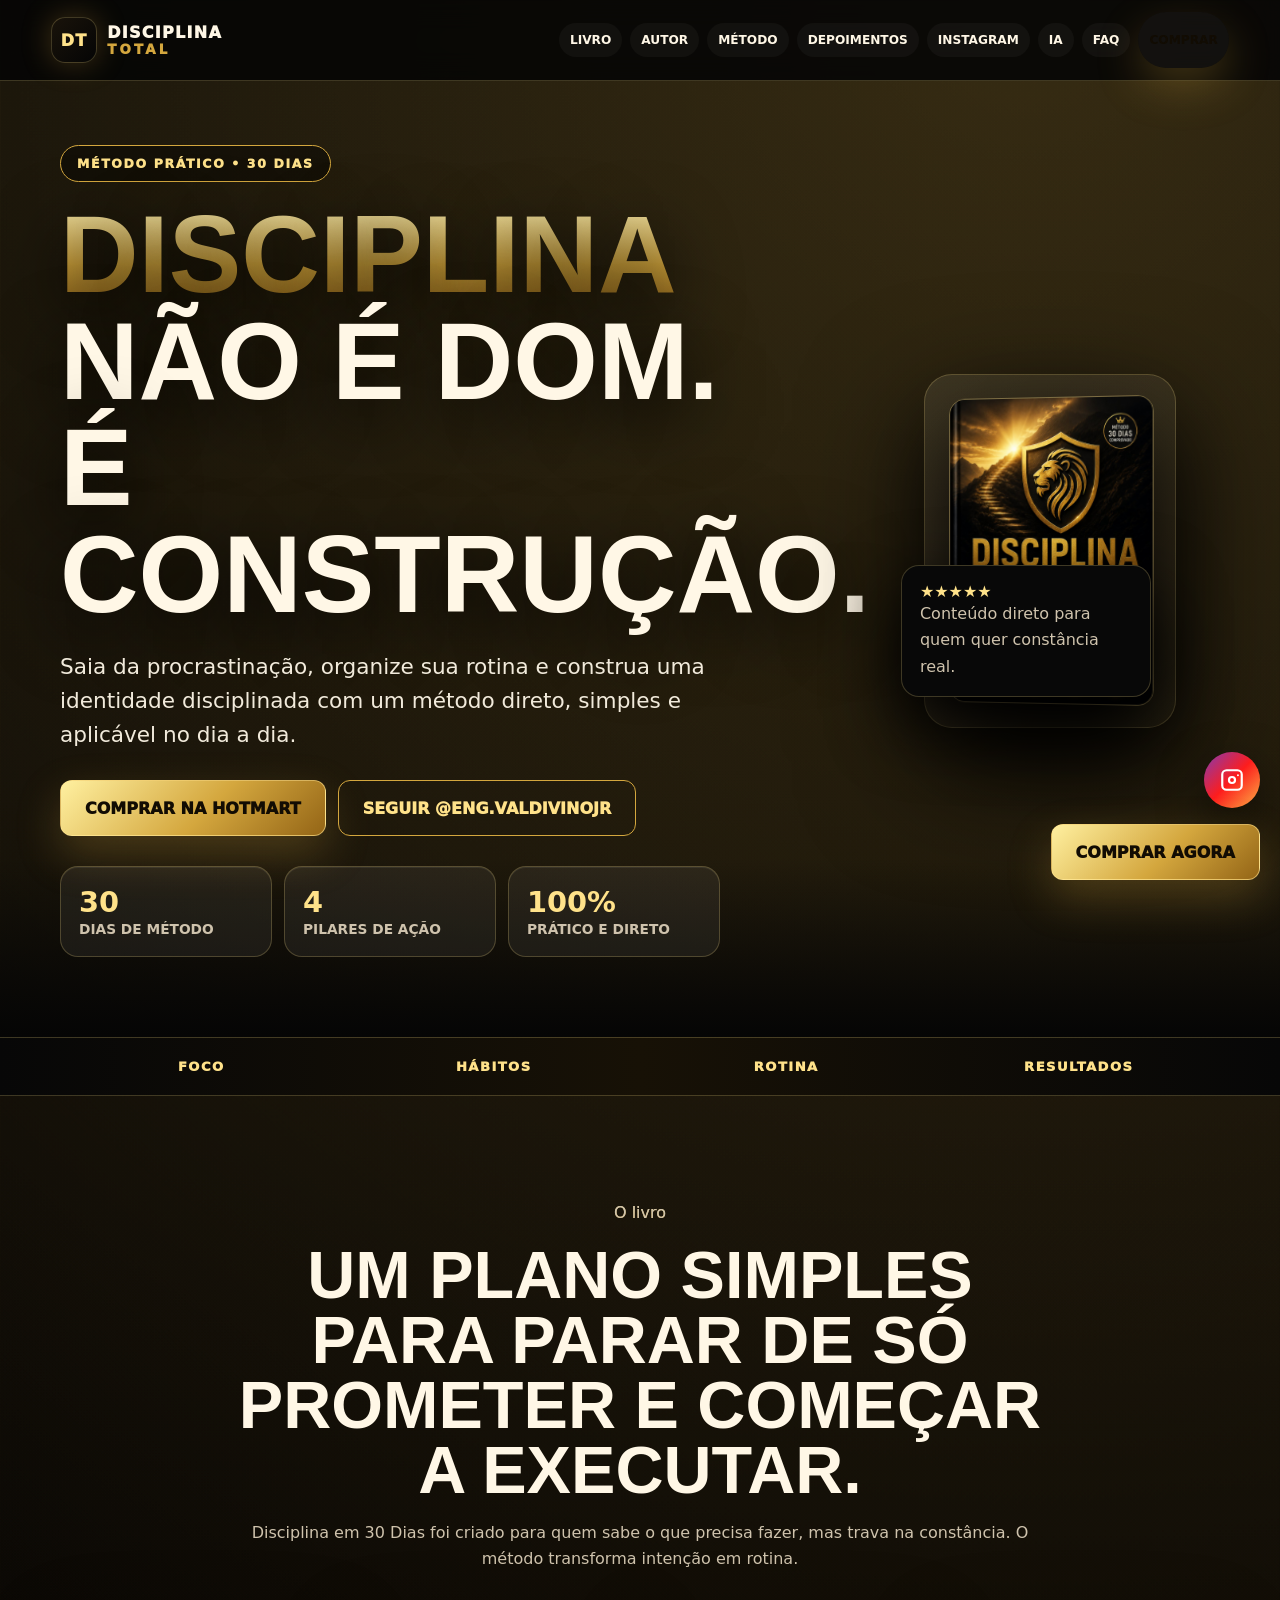
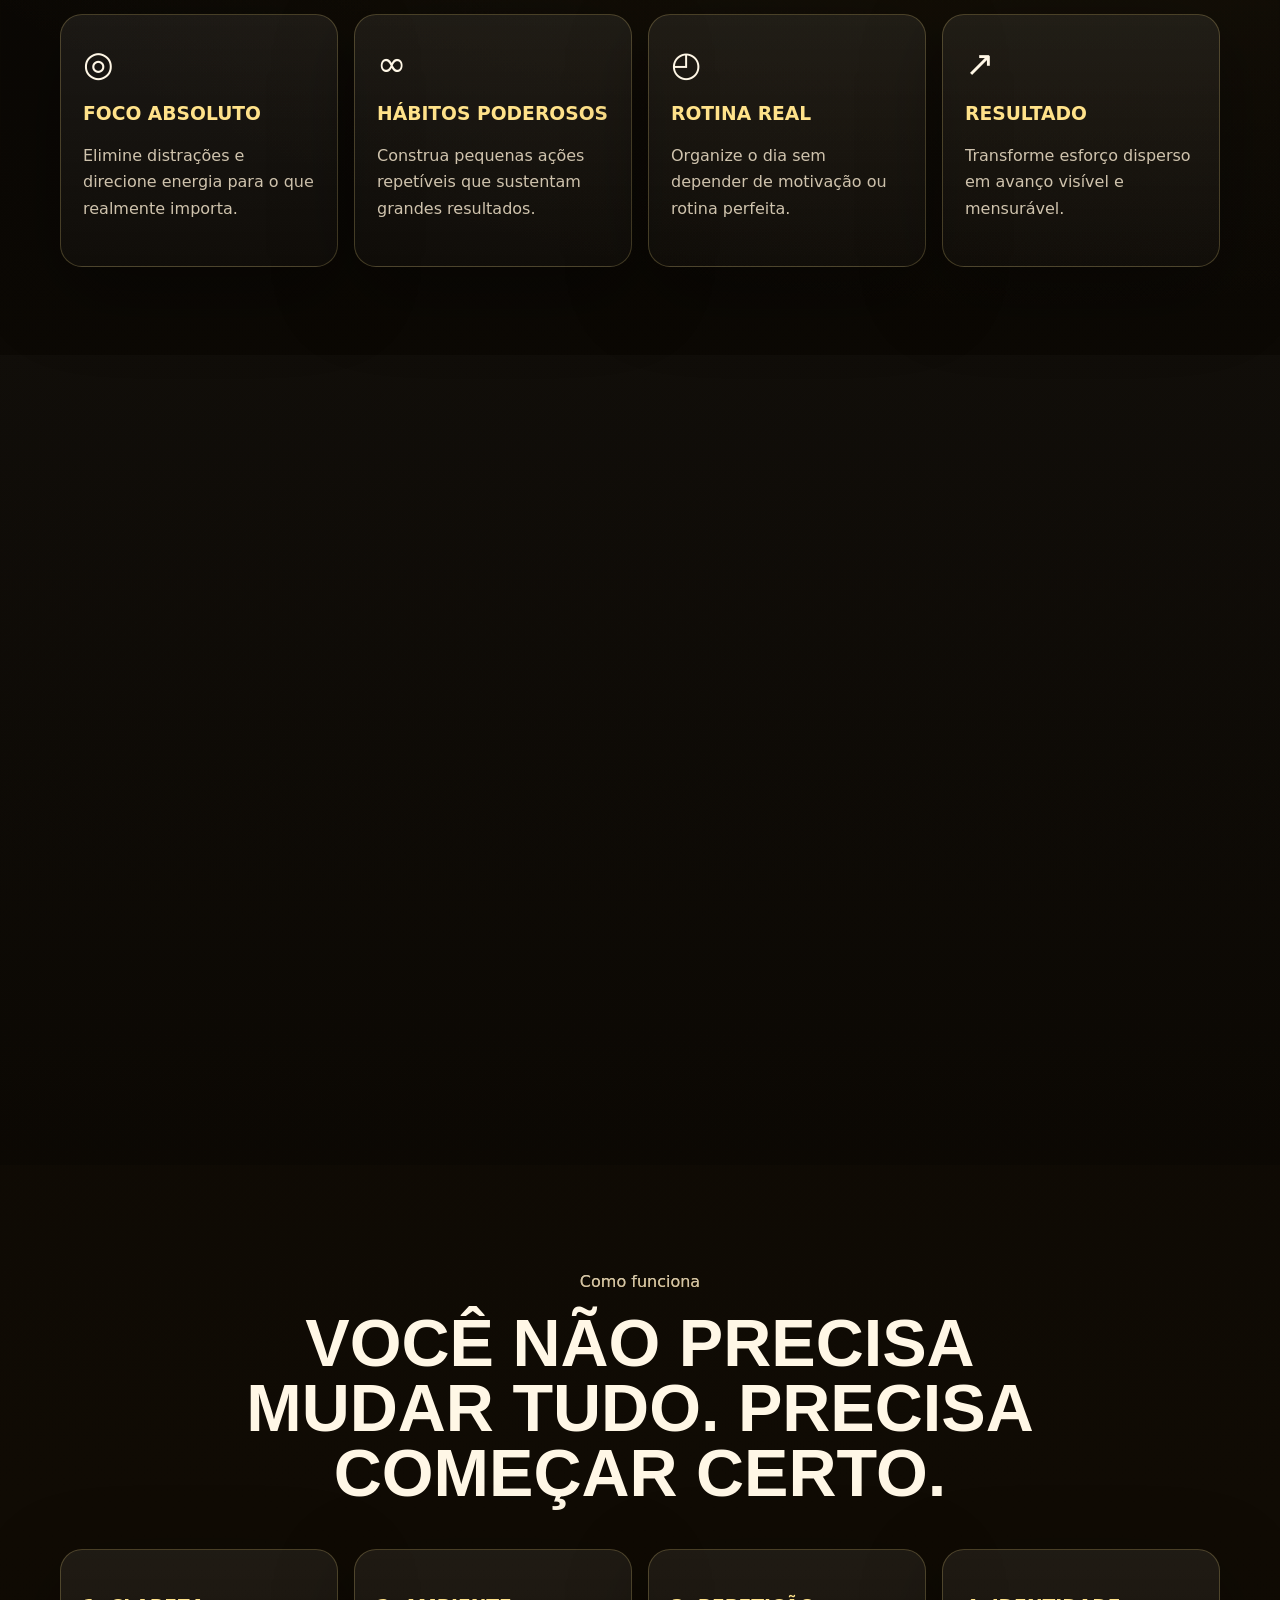
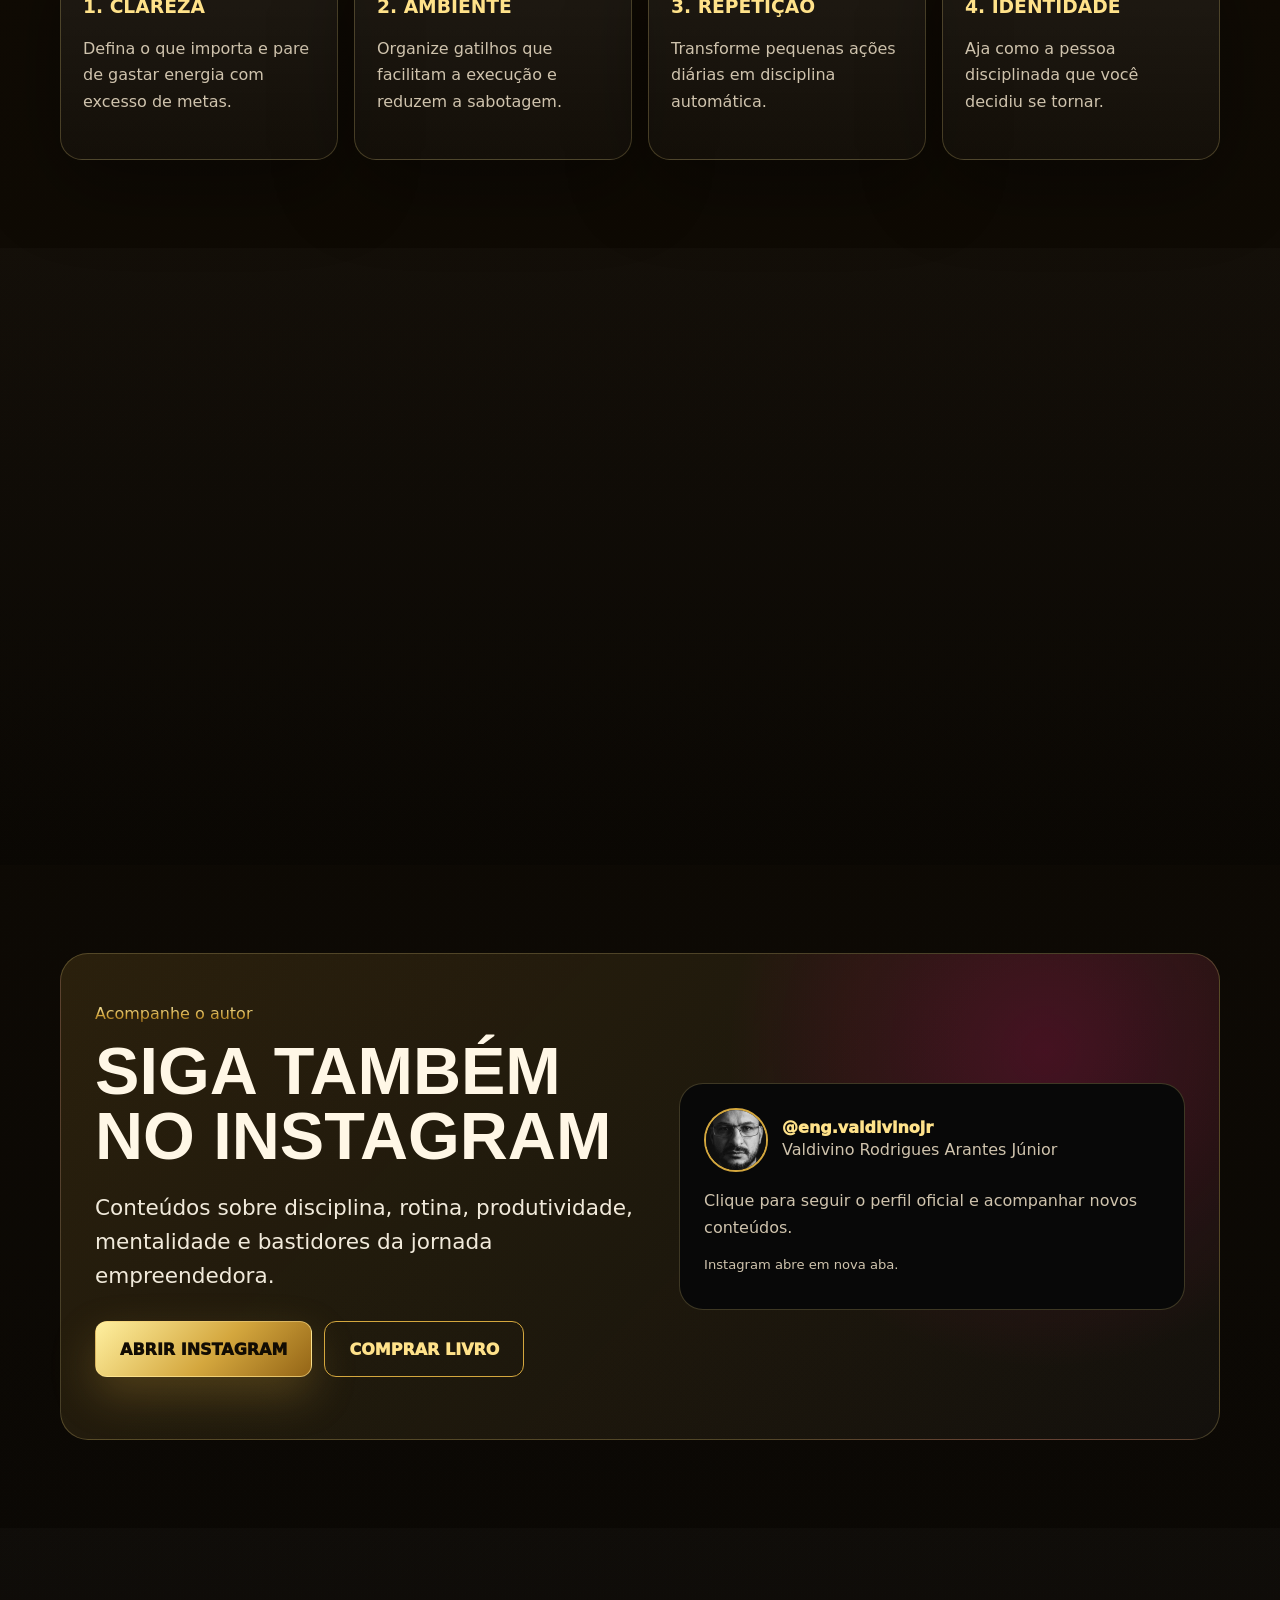
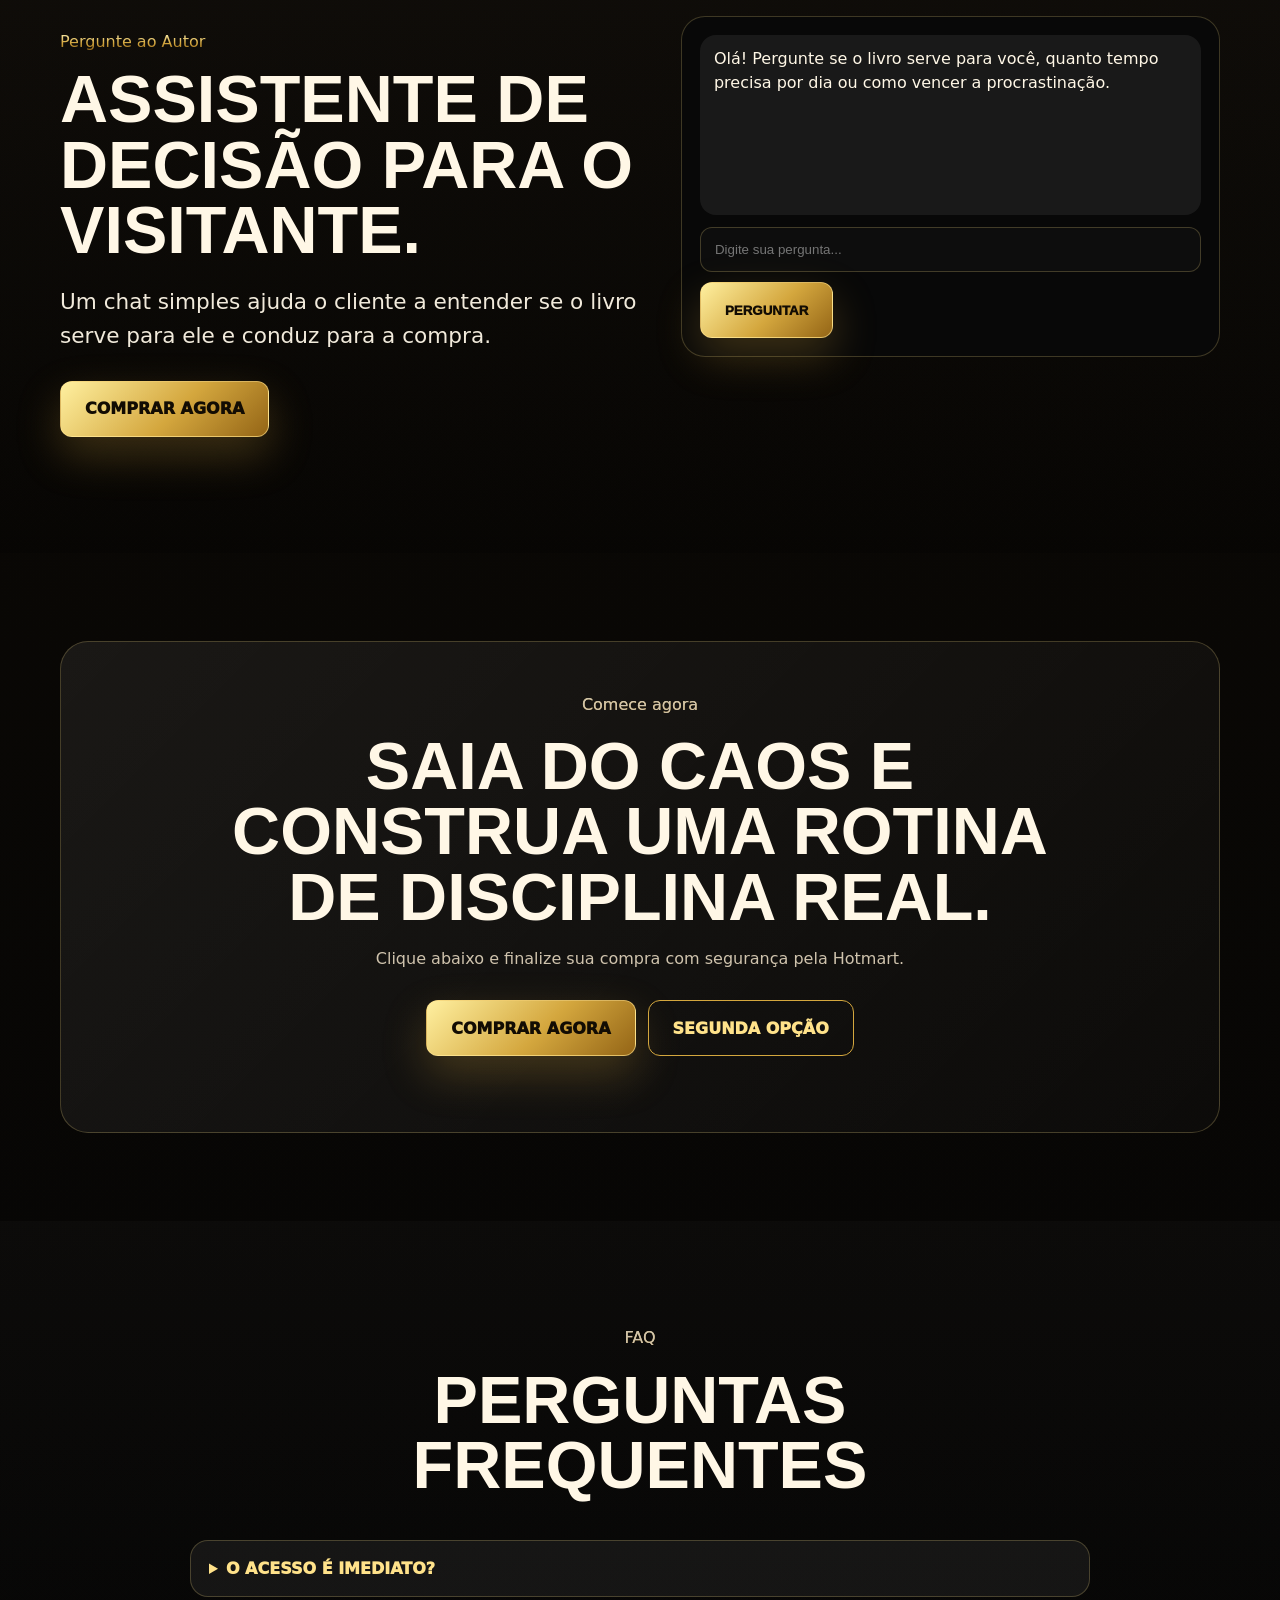
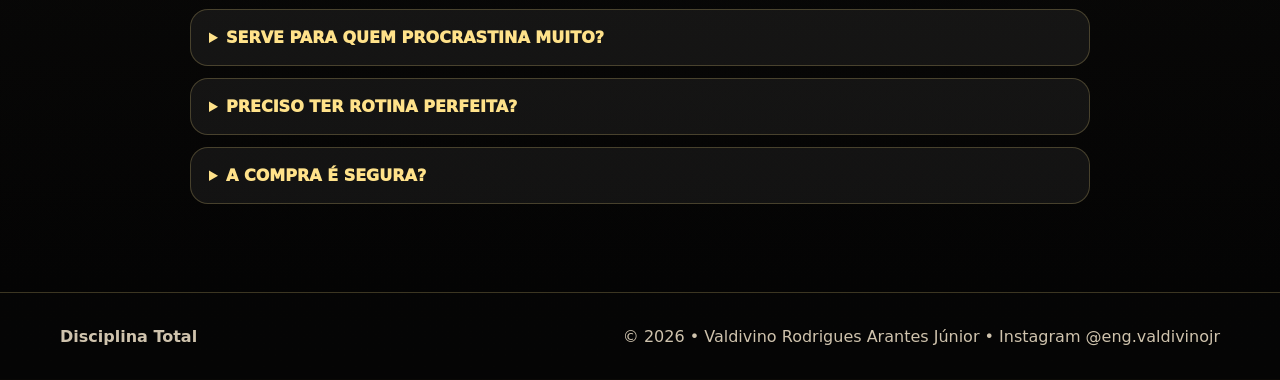
==== commit 63fdf35d: "Integrar HTML modular da landing 3.0" ====
--- a/index.html
+++ b/index.html
@@ -5,39 +5,39 @@
 <meta name="viewport" content="width=device-width,initial-scale=1">
 <title>Disciplina em 30 Dias | Disciplina Total</title>
 <meta name="description" content="Método prático para vencer a procrastinação, criar rotina e construir disciplina em 30 dias.">
+<meta name="theme-color" content="#050505">
 <meta property="og:title" content="Disciplina em 30 Dias | Disciplina Total">
 <meta property="og:description" content="Saia do caos e construa uma rotina de disciplina real.">
 <meta property="og:type" content="website">
 <meta property="og:image" content="assets/capa-disciplina-30-dias.jpg">
-<link rel="preconnect" href="https://fonts.googleapis.com">
-<style>
-:root{--bg:#050505;--bg2:#0d0a05;--gold:#d4a73e;--gold2:#ffe28a;--text:#fff8e8;--muted:#c9bea9;--line:rgba(255,226,138,.22);--glass:rgba(255,255,255,.055)}
-*{box-sizing:border-box}html{scroll-behavior:smooth}body{margin:0;background:radial-gradient(circle at 75% 0,rgba(212,167,62,.28),transparent 28%),linear-gradient(180deg,#050505,#0c0904 42%,#050505);color:var(--text);font-family:Inter,system-ui,Segoe UI,Arial,sans-serif;overflow-x:hidden}a{text-decoration:none;color:inherit}img{max-width:100%;display:block}.container{width:min(1160px,92vw);margin:auto}.gold{background:linear-gradient(180deg,#fff8c7,#d4a73e 58%,#8a5e18);-webkit-background-clip:text;background-clip:text;color:transparent}.top{position:fixed;inset:0 0 auto;z-index:50;display:flex;align-items:center;justify-content:space-between;gap:16px;padding:12px 4vw;background:rgba(5,5,5,.86);border-bottom:1px solid var(--line);backdrop-filter:blur(14px)}.brand{display:flex;align-items:center;gap:10px;font-weight:950;text-transform:uppercase;letter-spacing:.08em}.mark{width:46px;height:46px;border-radius:14px;background:linear-gradient(135deg,#19130a,#050505);border:1px solid var(--line);display:grid;place-items:center;color:var(--gold2);box-shadow:0 0 30px rgba(212,167,62,.28)}.brand small{display:block;color:var(--gold);letter-spacing:.24em}.nav{display:flex;gap:8px;align-items:center;flex-wrap:wrap;justify-content:flex-end}.nav a{font-size:.76rem;font-weight:900;text-transform:uppercase;padding:9px 10px;border-radius:999px;border:1px solid transparent;background:rgba(255,255,255,.035);white-space:nowrap}.nav a:hover{border-color:var(--line);color:var(--gold2)}.buy,.btn{display:inline-flex;align-items:center;justify-content:center;gap:9px;min-height:56px;padding:0 24px;border-radius:12px;background:linear-gradient(135deg,#fff0a0,#d4a73e 55%,#946516);color:#120c03!important;font-weight:950;text-transform:uppercase;box-shadow:0 18px 44px rgba(212,167,62,.26);border:1px solid rgba(255,226,138,.6)}.btn.alt{background:transparent;color:var(--gold2)!important;box-shadow:none;border-color:var(--gold)}section{padding:88px 0}.hero{min-height:100vh;padding:145px 0 80px;position:relative}.hero:after{content:"";position:absolute;inset:auto -10% 0;height:180px;background:linear-gradient(0deg,#050505,transparent);pointer-events:none}.grid{position:relative;z-index:1;display:grid;grid-template-columns:1.05fr .85fr;gap:54px;align-items:center}.pill{display:inline-flex;align-items:center;gap:8px;padding:10px 16px;border-radius:999px;border:1px solid var(--gold);color:var(--gold2);background:rgba(0,0,0,.38);font-weight:950;text-transform:uppercase;letter-spacing:.13em;font-size:.78rem}h1,h2{margin:0;line-height:.98;text-transform:uppercase;font-family:Impact,Arial Black,sans-serif}h1{font-size:clamp(3.3rem,8.5vw,8rem);margin:20px 0;text-shadow:0 18px 70px #000}h2{font-size:clamp(2.4rem,5.2vw,5rem)}.lead{font-size:clamp(1.08rem,2vw,1.35rem);line-height:1.58;color:#f1eadb;max-width:680px}.actions{display:flex;gap:12px;flex-wrap:wrap;margin:28px 0}.stats{display:grid;grid-template-columns:repeat(3,1fr);gap:12px;margin-top:30px;max-width:660px}.stat{padding:18px;border:1px solid var(--line);border-radius:18px;background:var(--glass);box-shadow:inset 0 1px 0 rgba(255,255,255,.07)}.stat b{display:block;color:var(--gold2);font-size:1.8rem}.stat span{color:var(--muted);font-size:.86rem;text-transform:uppercase;font-weight:800}.mock{position:relative;padding:22px;border:1px solid var(--line);border-radius:28px;background:linear-gradient(135deg,rgba(255,255,255,.08),rgba(255,255,255,.025));box-shadow:0 40px 120px rgba(0,0,0,.8)}.cover{border-radius:16px;box-shadow:0 35px 90px #000;transform:perspective(900px) rotateY(-7deg);border:1px solid rgba(255,226,138,.34)}.rating{position:absolute;left:0;bottom:30px;transform:translateX(-24px);background:#080808;border:1px solid var(--line);border-radius:18px;padding:16px 18px;box-shadow:0 25px 70px #000}.rating b{color:var(--gold2)}.bar{border-block:1px solid var(--line);background:linear-gradient(90deg,#070707,#171106,#070707)}.bar .container{display:grid;grid-template-columns:repeat(4,1fr);gap:10px;padding:21px 0;text-align:center;color:var(--gold2);font-weight:950;text-transform:uppercase;letter-spacing:.11em;font-size:.82rem}.head{text-align:center;max-width:840px;margin:0 auto 42px}.head p,.muted{color:var(--muted);line-height:1.65}.cards{display:grid;grid-template-columns:repeat(4,1fr);gap:16px}.card{padding:28px 22px;border:1px solid var(--line);border-radius:22px;background:linear-gradient(180deg,rgba(255,255,255,.065),rgba(255,255,255,.022));box-shadow:0 24px 80px rgba(0,0,0,.35)}.card h3{color:var(--gold2);text-transform:uppercase}.ico{font-size:2.2rem}.dark{background:linear-gradient(180deg,rgba(255,255,255,.02),rgba(0,0,0,.22))}.author{display:grid;grid-template-columns:.85fr 1.15fr;gap:42px;align-items:center}.portrait{border-radius:28px;border:1px solid var(--line);box-shadow:0 35px 100px #000;filter:grayscale(1) contrast(1.05)}.panel{border:1px solid var(--line);border-radius:28px;background:linear-gradient(135deg,rgba(255,255,255,.07),rgba(255,255,255,.025));padding:34px}.badges{display:grid;grid-template-columns:repeat(3,1fr);gap:12px;margin-top:24px}.badge{padding:16px;border-radius:16px;border:1px solid var(--line);color:var(--gold2);font-weight:950}.badge small{display:block;color:var(--muted);font-weight:700}.insta{display:grid;grid-template-columns:1fr .9fr;gap:22px;align-items:center;border:1px solid var(--line);border-radius:28px;padding:34px;background:radial-gradient(circle at 85% 20%,rgba(255,0,128,.18),transparent 30%),linear-gradient(135deg,rgba(212,167,62,.15),rgba(255,255,255,.035))}.insta-card{padding:24px;border-radius:24px;background:#080808;border:1px solid var(--line)}.insta-top{display:flex;align-items:center;gap:14px}.avatar{width:64px;height:64px;border-radius:50%;border:2px solid var(--gold);object-fit:cover}.handle{color:var(--gold2);font-weight:950}.faq{display:grid;gap:12px;max-width:900px;margin:auto}details{border:1px solid var(--line);border-radius:18px;background:var(--glass);padding:18px}summary{cursor:pointer;color:var(--gold2);font-weight:950;text-transform:uppercase}.float-buy{position:fixed;right:20px;bottom:20px;z-index:60}.float-insta{position:fixed;right:20px;bottom:92px;z-index:60;width:56px;height:56px;border-radius:50%;display:grid;place-items:center;background:linear-gradient(135deg,#833ab4,#fd1d1d,#fcb045);box-shadow:0 18px 45px rgba(0,0,0,.55)}footer{border-top:1px solid var(--line);padding:34px 0;color:var(--muted)}footer .container{display:flex;justify-content:space-between;gap:16px;flex-wrap:wrap}.svg{width:26px;height:26px;fill:#fff}.script{font-size:.82rem;color:var(--muted);margin-top:8px}@media(max-width:920px){.top{display:block}.brand{justify-content:center;margin-bottom:8px}.nav{overflow-x:auto;flex-wrap:nowrap;justify-content:flex-start}.hero{padding-top:178px}.grid,.author,.insta{grid-template-columns:1fr}.cards{grid-template-columns:repeat(2,1fr)}.rating{position:static;transform:none;margin-top:16px}.bar .container,.stats,.badges{grid-template-columns:1fr 1fr}}@media(max-width:560px){h1{font-size:3.35rem}.cards,.bar .container,.stats,.badges{grid-template-columns:1fr}.btn{width:100%}.float-buy{left:14px;right:14px}.float-insta{right:18px;bottom:92px}.hero{padding-top:190px}}
-</style>
+<link rel="stylesheet" href="assets/css/style.css">
 <script type="application/ld+json">{"@context":"https://schema.org","@type":"Book","name":"Disciplina em 30 Dias","author":{"@type":"Person","name":"Valdivino Rodrigues Arantes Júnior","sameAs":"https://www.instagram.com/eng.valdivinojr"},"description":"Método prático para vencer a procrastinação e construir disciplina em 30 dias."}</script>
 </head>
 <body>
 <header class="top">
 <a class="brand" href="#inicio"><span class="mark">DT</span><span>Disciplina<small>Total</small></span></a>
-<nav class="nav" aria-label="Menu principal"><a href="#livro">Livro</a><a href="#autor">Autor</a><a href="#metodo">Método</a><a href="#instagram">Instagram</a><a href="#faq">FAQ</a><a class="buy" href="https://go.hotmart.com/C106276938L">Comprar agora</a></nav>
+<nav class="nav" aria-label="Menu principal"><a href="#livro">Livro</a><a href="#autor">Autor</a><a href="#metodo">Método</a><a href="#depoimentos">Depoimentos</a><a href="#instagram">Instagram</a><a href="#ia">IA</a><a href="#faq">FAQ</a><a class="buy" href="https://go.hotmart.com/C106276938L">Comprar</a></nav>
 </header>
 <main id="inicio">
 <section class="hero">
 <div class="container grid">
-<div><span class="pill">Método prático • 30 dias</span><h1><span class="gold">Disciplina</span><br>não é dom.<br>É construção.</h1><p class="lead">Saia da procrastinação, organize sua rotina e construa uma identidade disciplinada com um método direto, simples e aplicável no dia a dia.</p><div class="actions"><a class="btn" href="https://go.hotmart.com/C106276938L">Comprar na Hotmart</a><a class="btn alt" href="https://www.instagram.com/eng.valdivinojr" target="_blank" rel="noopener">Seguir @eng.valdivinojr</a></div><div class="stats"><div class="stat"><b>30</b><span>dias de método</span></div><div class="stat"><b>4</b><span>pilares de ação</span></div><div class="stat"><b>100%</b><span>prático e direto</span></div></div></div>
-<div class="mock"><img class="cover" src="assets/capa-disciplina-30-dias.jpg" alt="Capa do livro Disciplina em 30 Dias"><div class="rating"><b>★★★★★</b><br><span class="muted">Conteúdo direto para quem quer constância real.</span></div></div>
+<div class="reveal"><span class="pill">Método prático • 30 dias</span><h1><span class="gold">Disciplina</span><br>não é dom.<br>É construção.</h1><p class="lead">Saia da procrastinação, organize sua rotina e construa uma identidade disciplinada com um método direto, simples e aplicável no dia a dia.</p><div class="actions"><a class="btn" href="https://go.hotmart.com/C106276938L">Comprar na Hotmart</a><a class="btn alt" href="https://www.instagram.com/eng.valdivinojr" target="_blank" rel="noopener">Seguir @eng.valdivinojr</a></div><div class="stats"><div class="stat"><b>30</b><span>dias de método</span></div><div class="stat"><b>4</b><span>pilares de ação</span></div><div class="stat"><b>100%</b><span>prático e direto</span></div></div></div>
+<div class="mock reveal"><img class="cover" src="assets/capa-disciplina-30-dias.jpg" alt="Capa do livro Disciplina em 30 Dias" loading="eager"><div class="rating"><b>★★★★★</b><br><span class="muted">Conteúdo direto para quem quer constância real.</span></div></div>
 </div>
 </section>
 <div class="bar"><div class="container"><span>Foco</span><span>Hábitos</span><span>Rotina</span><span>Resultados</span></div></div>
-<section id="livro"><div class="container"><div class="head"><p class="gold">O livro</p><h2>Um plano simples para parar de só prometer e começar a executar.</h2><p>Disciplina em 30 Dias foi criado para quem sabe o que precisa fazer, mas trava na constância. O método transforma intenção em rotina.</p></div><div class="cards"><article class="card"><div class="ico">◎</div><h3>Foco absoluto</h3><p class="muted">Elimine distrações e direcione energia para o que realmente importa.</p></article><article class="card"><div class="ico">∞</div><h3>Hábitos poderosos</h3><p class="muted">Construa pequenas ações repetíveis que sustentam grandes resultados.</p></article><article class="card"><div class="ico">◴</div><h3>Rotina real</h3><p class="muted">Organize o dia sem depender de motivação ou rotina perfeita.</p></article><article class="card"><div class="ico">↗</div><h3>Resultado</h3><p class="muted">Transforme esforço disperso em avanço visível e mensurável.</p></article></div></div></section>
-<section id="autor" class="dark"><div class="container author"><img class="portrait" src="assets/autor-valdivino.jpeg" alt="Valdivino Rodrigues Arantes Júnior"><div class="panel"><p class="gold">Sobre o autor</p><h2>Valdivino Rodrigues Arantes Júnior</h2><p class="lead">Engenheiro, empreendedor e apaixonado por excelência pessoal. Criou o método Disciplina em 30 Dias para ajudar pessoas comuns a criarem constância, foco e ação diária.</p><div class="badges"><div class="badge">Engenharia<small>visão prática</small></div><div class="badge">Empreendedorismo<small>execução real</small></div><div class="badge">Método<small>direto ao ponto</small></div></div></div></div></section>
-<section id="metodo"><div class="container"><div class="head"><p class="gold">Como funciona</p><h2>Você não precisa mudar tudo. Precisa começar certo.</h2></div><div class="cards"><article class="card"><h3>1. Clareza</h3><p class="muted">Defina o que importa e pare de gastar energia com excesso de metas.</p></article><article class="card"><h3>2. Ambiente</h3><p class="muted">Organize gatilhos que facilitam a execução e reduzem a sabotagem.</p></article><article class="card"><h3>3. Repetição</h3><p class="muted">Transforme pequenas ações diárias em disciplina automática.</p></article><article class="card"><h3>4. Identidade</h3><p class="muted">Aja como a pessoa disciplinada que você decidiu se tornar.</p></article></div></div></section>
-<section id="instagram" class="dark"><div class="container insta"><div><p class="gold">Acompanhe o autor</p><h2>Siga também no Instagram</h2><p class="lead">Conteúdos sobre disciplina, rotina, produtividade, mentalidade e bastidores da jornada empreendedora.</p><div class="actions"><a class="btn" href="https://www.instagram.com/eng.valdivinojr" target="_blank" rel="noopener">Abrir Instagram</a><a class="btn alt" href="https://go.hotmart.com/C106276938L">Comprar livro</a></div></div><div class="insta-card"><div class="insta-top"><img class="avatar" src="assets/autor-valdivino.jpeg" alt="Valdivino"><div><div class="handle">@eng.valdivinojr</div><div class="muted">Valdivino Rodrigues Arantes Júnior</div></div></div><p class="muted">Clique para seguir o perfil oficial e acompanhar novos conteúdos.</p><p class="script">Instagram abre em nova aba.</p></div></div></section>
-<section id="comprar"><div class="container panel"><div class="head"><p class="gold">Comece agora</p><h2>Saia do caos e construa uma rotina de disciplina real.</h2><p>Clique abaixo e finalize sua compra com segurança pela Hotmart.</p><div class="actions" style="justify-content:center"><a class="btn" href="https://go.hotmart.com/C106276938L">Comprar agora</a><a class="btn alt" href="https://go.hotmart.com/B106269096A">Segunda opção</a></div></div></div></section>
-<section id="faq" class="dark"><div class="container"><div class="head"><p class="gold">FAQ</p><h2>Perguntas frequentes</h2></div><div class="faq"><details><summary>O acesso é imediato?</summary><p>Sim. O acesso é liberado conforme a confirmação da compra na Hotmart.</p></details><details><summary>Serve para quem procrastina muito?</summary><p>Sim. O método foi feito para criar constância com passos simples.</p></details><details><summary>Preciso ter rotina perfeita?</summary><p>Não. A proposta é começar do ponto em que você está e evoluir em 30 dias.</p></details><details><summary>A compra é segura?</summary><p>Sim. O pagamento acontece diretamente na Hotmart.</p></details></div></div></section>
+<section id="livro"><div class="container"><div class="head reveal"><p class="gold">O livro</p><h2>Um plano simples para parar de só prometer e começar a executar.</h2><p>Disciplina em 30 Dias foi criado para quem sabe o que precisa fazer, mas trava na constância. O método transforma intenção em rotina.</p></div><div class="cards"><article class="card reveal"><div class="ico">◎</div><h3>Foco absoluto</h3><p class="muted">Elimine distrações e direcione energia para o que realmente importa.</p></article><article class="card reveal"><div class="ico">∞</div><h3>Hábitos poderosos</h3><p class="muted">Construa pequenas ações repetíveis que sustentam grandes resultados.</p></article><article class="card reveal"><div class="ico">◴</div><h3>Rotina real</h3><p class="muted">Organize o dia sem depender de motivação ou rotina perfeita.</p></article><article class="card reveal"><div class="ico">↗</div><h3>Resultado</h3><p class="muted">Transforme esforço disperso em avanço visível e mensurável.</p></article></div></div></section>
+<section id="autor" class="dark"><div class="container author"><img class="portrait reveal" src="assets/autor-valdivino.jpeg" alt="Valdivino Rodrigues Arantes Júnior" loading="lazy"><div class="panel reveal"><p class="gold">Sobre o autor</p><h2>Valdivino Rodrigues Arantes Júnior</h2><p class="lead">Engenheiro, empreendedor e apaixonado por excelência pessoal. Criou o método Disciplina em 30 Dias para ajudar pessoas comuns a criarem constância, foco e ação diária.</p><div class="badges"><div class="badge">Engenharia<small>visão prática</small></div><div class="badge">Empreendedorismo<small>execução real</small></div><div class="badge">Método<small>direto ao ponto</small></div></div></div></div></section>
+<section id="metodo"><div class="container"><div class="head reveal"><p class="gold">Como funciona</p><h2>Você não precisa mudar tudo. Precisa começar certo.</h2></div><div class="cards"><article class="card reveal"><h3>1. Clareza</h3><p class="muted">Defina o que importa e pare de gastar energia com excesso de metas.</p></article><article class="card reveal"><h3>2. Ambiente</h3><p class="muted">Organize gatilhos que facilitam a execução e reduzem a sabotagem.</p></article><article class="card reveal"><h3>3. Repetição</h3><p class="muted">Transforme pequenas ações diárias em disciplina automática.</p></article><article class="card reveal"><h3>4. Identidade</h3><p class="muted">Aja como a pessoa disciplinada que você decidiu se tornar.</p></article></div></div></section>
+<section id="depoimentos" class="dark"><div class="container"><div class="head reveal"><p class="gold">Prova social</p><h2>Quem aplica, sente a diferença.</h2></div><div class="testimonials"><article class="card quote reveal"><p>“Passei a organizar minha rotina e executar o que antes eu só prometia.”</p><small>Clareza</small></article><article class="card quote reveal"><p>“O método me ajudou a parar de depender de motivação.”</p><small>Constância</small></article><article class="card quote reveal"><p>“Comecei a agir como a pessoa disciplinada que eu queria ser.”</p><small>Identidade</small></article></div></div></section>
+<section id="instagram"><div class="container insta reveal"><div><p class="gold">Acompanhe o autor</p><h2>Siga também no Instagram</h2><p class="lead">Conteúdos sobre disciplina, rotina, produtividade, mentalidade e bastidores da jornada empreendedora.</p><div class="actions"><a class="btn" href="https://www.instagram.com/eng.valdivinojr" target="_blank" rel="noopener">Abrir Instagram</a><a class="btn alt" href="https://go.hotmart.com/C106276938L">Comprar livro</a></div></div><div class="insta-card"><div class="insta-top"><img class="avatar" src="assets/autor-valdivino.jpeg" alt="Valdivino" loading="lazy"><div><div class="handle">@eng.valdivinojr</div><div class="muted">Valdivino Rodrigues Arantes Júnior</div></div></div><p class="muted">Clique para seguir o perfil oficial e acompanhar novos conteúdos.</p><p class="script">Instagram abre em nova aba.</p></div></div></section>
+<section id="ia" class="dark"><div class="container ai-box"><div class="reveal"><p class="gold">Pergunte ao Autor</p><h2>Assistente de decisão para o visitante.</h2><p class="lead">Um chat simples ajuda o cliente a entender se o livro serve para ele e conduz para a compra.</p><div class="actions"><a class="btn" href="https://go.hotmart.com/C106276938L">Comprar agora</a></div></div><div class="chat reveal"><div class="chatlog" data-chat-log><div class="bubble bot">Olá! Pergunte se o livro serve para você, quanto tempo precisa por dia ou como vencer a procrastinação.</div></div><input data-chat-input placeholder="Digite sua pergunta..."><button class="btn" data-chat-button type="button">Perguntar</button></div></div></section>
+<section id="comprar"><div class="container panel reveal"><div class="head"><p class="gold">Comece agora</p><h2>Saia do caos e construa uma rotina de disciplina real.</h2><p>Clique abaixo e finalize sua compra com segurança pela Hotmart.</p><div class="actions" style="justify-content:center"><a class="btn" href="https://go.hotmart.com/C106276938L">Comprar agora</a><a class="btn alt" href="https://go.hotmart.com/B106269096A">Segunda opção</a></div></div></div></section>
+<section id="faq" class="dark"><div class="container"><div class="head reveal"><p class="gold">FAQ</p><h2>Perguntas frequentes</h2></div><div class="faq"><details><summary>O acesso é imediato?</summary><p>Sim. O acesso é liberado conforme a confirmação da compra na Hotmart.</p></details><details><summary>Serve para quem procrastina muito?</summary><p>Sim. O método foi feito para criar constância com passos simples.</p></details><details><summary>Preciso ter rotina perfeita?</summary><p>Não. A proposta é começar do ponto em que você está e evoluir em 30 dias.</p></details><details><summary>A compra é segura?</summary><p>Sim. O pagamento acontece diretamente na Hotmart.</p></details></div></div></section>
 </main>
 <a class="float-insta" href="https://www.instagram.com/eng.valdivinojr" target="_blank" rel="noopener" aria-label="Instagram"><svg class="svg" viewBox="0 0 24 24"><path d="M7 2h10a5 5 0 0 1 5 5v10a5 5 0 0 1-5 5H7a5 5 0 0 1-5-5V7a5 5 0 0 1 5-5zm0 2a3 3 0 0 0-3 3v10a3 3 0 0 0 3 3h10a3 3 0 0 0 3-3V7a3 3 0 0 0-3-3H7zm5 4.2A3.8 3.8 0 1 1 12 15.8 3.8 3.8 0 0 1 12 8.2zm0 2A1.8 1.8 0 1 0 12 13.8 1.8 1.8 0 0 0 12 10.2zM17.5 6.7a.9.9 0 1 1-.9.9.9.9 0 0 1 .9-.9z"/></svg></a>
 <a class="float-buy btn" href="https://go.hotmart.com/C106276938L">Comprar agora</a>
-<footer><div class="container"><strong>Disciplina Total</strong><span>© 2026 • Valdivino Rodrigues Arantes Júnior • <a href="https://www.instagram.com/eng.valdivinojr" target="_blank" rel="noopener">Instagram @eng.valdivinojr</a></span></div></footer>
+<footer><div class="container"><strong>Disciplina Total</strong><span>© <span data-year>2026</span> • Valdivino Rodrigues Arantes Júnior • <a href="https://www.instagram.com/eng.valdivinojr" target="_blank" rel="noopener">Instagram @eng.valdivinojr</a></span></div></footer>
+<script src="assets/js/main.js" defer></script>
 </body>
 </html>
--- a/assets/css/style.css
+++ b/assets/css/style.css
@@ -0,0 +1 @@
+:root{--bg:#050505;--bg2:#0f0b05;--gold:#d4a73e;--gold2:#ffe28a;--text:#fff7e6;--muted:#cfc3ad;--line:rgba(255,226,138,.22);--glass:rgba(255,255,255,.06)}*{box-sizing:border-box}html{scroll-behavior:smooth}body{margin:0;background:radial-gradient(circle at 80% 0,rgba(212,167,62,.24),transparent 28%),linear-gradient(180deg,#050505,#100b04 46%,#050505);color:var(--text);font-family:Inter,system-ui,Segoe UI,Arial,sans-serif;overflow-x:hidden}a{text-decoration:none;color:inherit}img{max-width:100%;display:block}.container{width:min(1160px,92vw);margin:auto}.gold{background:linear-gradient(180deg,#fff6bd,#d4a73e 58%,#8b5e15);-webkit-background-clip:text;background-clip:text;color:transparent}.top{position:fixed;inset:0 0 auto;z-index:50;display:flex;align-items:center;justify-content:space-between;gap:16px;padding:12px 4vw;background:rgba(5,5,5,.88);border-bottom:1px solid var(--line);backdrop-filter:blur(14px)}.brand{display:flex;align-items:center;gap:10px;font-weight:950;text-transform:uppercase;letter-spacing:.08em}.mark{width:46px;height:46px;border-radius:14px;background:linear-gradient(135deg,#19130a,#050505);border:1px solid var(--line);display:grid;place-items:center;color:var(--gold2);box-shadow:0 0 30px rgba(212,167,62,.28)}.brand small{display:block;color:var(--gold);letter-spacing:.24em}.nav{display:flex;gap:8px;align-items:center;flex-wrap:wrap;justify-content:flex-end}.nav a{font-size:.76rem;font-weight:900;text-transform:uppercase;padding:9px 10px;border-radius:999px;border:1px solid transparent;background:rgba(255,255,255,.035);white-space:nowrap}.nav a:hover{border-color:var(--line);color:var(--gold2)}.buy,.btn{display:inline-flex;align-items:center;justify-content:center;gap:9px;min-height:56px;padding:0 24px;border-radius:12px;background:linear-gradient(135deg,#fff0a0,#d4a73e 55%,#946516);color:#120c03!important;font-weight:950;text-transform:uppercase;box-shadow:0 18px 44px rgba(212,167,62,.26);border:1px solid rgba(255,226,138,.6)}.btn.alt{background:transparent;color:var(--gold2)!important;box-shadow:none;border-color:var(--gold)}section{padding:88px 0}.hero{min-height:100vh;padding:145px 0 80px;position:relative}.hero:after{content:"";position:absolute;inset:auto -10% 0;height:180px;background:linear-gradient(0deg,#050505,transparent);pointer-events:none}.grid{position:relative;z-index:1;display:grid;grid-template-columns:1.05fr .85fr;gap:54px;align-items:center}.pill{display:inline-flex;align-items:center;gap:8px;padding:10px 16px;border-radius:999px;border:1px solid var(--gold);color:var(--gold2);background:rgba(0,0,0,.38);font-weight:950;text-transform:uppercase;letter-spacing:.13em;font-size:.78rem}h1,h2{margin:0;line-height:.98;text-transform:uppercase;font-family:Impact,Arial Black,sans-serif}h1{font-size:clamp(3.3rem,8.5vw,8rem);margin:20px 0;text-shadow:0 18px 70px #000}h2{font-size:clamp(2.4rem,5.2vw,5rem)}.lead{font-size:clamp(1.08rem,2vw,1.35rem);line-height:1.58;color:#f1eadb;max-width:680px}.actions{display:flex;gap:12px;flex-wrap:wrap;margin:28px 0}.stats{display:grid;grid-template-columns:repeat(3,1fr);gap:12px;margin-top:30px;max-width:660px}.stat{padding:18px;border:1px solid var(--line);border-radius:18px;background:var(--glass);box-shadow:inset 0 1px 0 rgba(255,255,255,.07)}.stat b{display:block;color:var(--gold2);font-size:1.8rem}.stat span{color:var(--muted);font-size:.86rem;text-transform:uppercase;font-weight:800}.mock{position:relative;padding:22px;border:1px solid var(--line);border-radius:28px;background:linear-gradient(135deg,rgba(255,255,255,.08),rgba(255,255,255,.025));box-shadow:0 40px 120px rgba(0,0,0,.8)}.cover{border-radius:16px;box-shadow:0 35px 90px #000;transform:perspective(900px) rotateY(-7deg);border:1px solid rgba(255,226,138,.34)}.rating{position:absolute;left:0;bottom:30px;transform:translateX(-24px);background:#080808;border:1px solid var(--line);border-radius:18px;padding:16px 18px;box-shadow:0 25px 70px #000}.rating b{color:var(--gold2)}.bar{border-block:1px solid var(--line);background:linear-gradient(90deg,#070707,#171106,#070707)}.bar .container{display:grid;grid-template-columns:repeat(4,1fr);gap:10px;padding:21px 0;text-align:center;color:var(--gold2);font-weight:950;text-transform:uppercase;letter-spacing:.11em;font-size:.82rem}.head{text-align:center;max-width:840px;margin:0 auto 42px}.head p,.muted{color:var(--muted);line-height:1.65}.cards{display:grid;grid-template-columns:repeat(4,1fr);gap:16px}.card{padding:28px 22px;border:1px solid var(--line);border-radius:22px;background:linear-gradient(180deg,rgba(255,255,255,.065),rgba(255,255,255,.022));box-shadow:0 24px 80px rgba(0,0,0,.35)}.card h3{color:var(--gold2);text-transform:uppercase}.ico{font-size:2.2rem}.dark{background:linear-gradient(180deg,rgba(255,255,255,.02),rgba(0,0,0,.22))}.author{display:grid;grid-template-columns:.85fr 1.15fr;gap:42px;align-items:center}.portrait{border-radius:28px;border:1px solid var(--line);box-shadow:0 35px 100px #000;filter:grayscale(1) contrast(1.05)}.panel{border:1px solid var(--line);border-radius:28px;background:linear-gradient(135deg,rgba(255,255,255,.07),rgba(255,255,255,.025));padding:34px}.badges{display:grid;grid-template-columns:repeat(3,1fr);gap:12px;margin-top:24px}.badge{padding:16px;border-radius:16px;border:1px solid var(--line);color:var(--gold2);font-weight:950}.badge small{display:block;color:var(--muted);font-weight:700}.insta{display:grid;grid-template-columns:1fr .9fr;gap:22px;align-items:center;border:1px solid var(--line);border-radius:28px;padding:34px;background:radial-gradient(circle at 85% 20%,rgba(255,0,128,.18),transparent 30%),linear-gradient(135deg,rgba(212,167,62,.15),rgba(255,255,255,.035))}.insta-card{padding:24px;border-radius:24px;background:#080808;border:1px solid var(--line)}.insta-top{display:flex;align-items:center;gap:14px}.avatar{width:64px;height:64px;border-radius:50%;border:2px solid var(--gold);object-fit:cover}.handle{color:var(--gold2);font-weight:950}.carousel{position:relative}.testimonials{display:grid;grid-template-columns:repeat(3,1fr);gap:16px}.quote{min-height:210px}.quote p{font-size:1.02rem}.quote small{color:var(--gold2);font-weight:900}.ai-box{display:grid;grid-template-columns:1fr .9fr;gap:22px;align-items:start}.chat{border:1px solid var(--line);border-radius:24px;background:#080808;padding:18px}.chatlog{min-height:180px;display:grid;gap:10px;margin-bottom:12px}.bubble{padding:12px 14px;border-radius:16px;line-height:1.5}.bubble.user{background:rgba(255,226,138,.12);justify-self:end}.bubble.bot{background:rgba(255,255,255,.07)}.chat input{width:100%;border:1px solid var(--line);background:#0d0d0d;color:var(--text);border-radius:12px;padding:14px;margin-bottom:10px}.faq{display:grid;gap:12px;max-width:900px;margin:auto}details{border:1px solid var(--line);border-radius:18px;background:var(--glass);padding:18px}summary{cursor:pointer;color:var(--gold2);font-weight:950;text-transform:uppercase}.float-buy{position:fixed;right:20px;bottom:20px;z-index:60}.float-insta{position:fixed;right:20px;bottom:92px;z-index:60;width:56px;height:56px;border-radius:50%;display:grid;place-items:center;background:linear-gradient(135deg,#833ab4,#fd1d1d,#fcb045);box-shadow:0 18px 45px rgba(0,0,0,.55)}footer{border-top:1px solid var(--line);padding:34px 0;color:var(--muted)}footer .container{display:flex;justify-content:space-between;gap:16px;flex-wrap:wrap}.svg{width:26px;height:26px;fill:#fff}.reveal{opacity:0;transform:translateY(24px);transition:.7s ease}.reveal.on{opacity:1;transform:none}.script{font-size:.82rem;color:var(--muted);margin-top:8px}@media(max-width:920px){.top{display:block}.brand{justify-content:center;margin-bottom:8px}.nav{overflow-x:auto;flex-wrap:nowrap;justify-content:flex-start}.hero{padding-top:178px}.grid,.author,.insta,.ai-box{grid-template-columns:1fr}.cards{grid-template-columns:repeat(2,1fr)}.testimonials{grid-template-columns:1fr}.rating{position:static;transform:none;margin-top:16px}.bar .container,.stats,.badges{grid-template-columns:1fr 1fr}}@media(max-width:560px){h1{font-size:3.35rem}.cards,.bar .container,.stats,.badges{grid-template-columns:1fr}.btn{width:100%}.float-buy{left:14px;right:14px}.float-insta{right:18px;bottom:92px}.hero{padding-top:190px}}
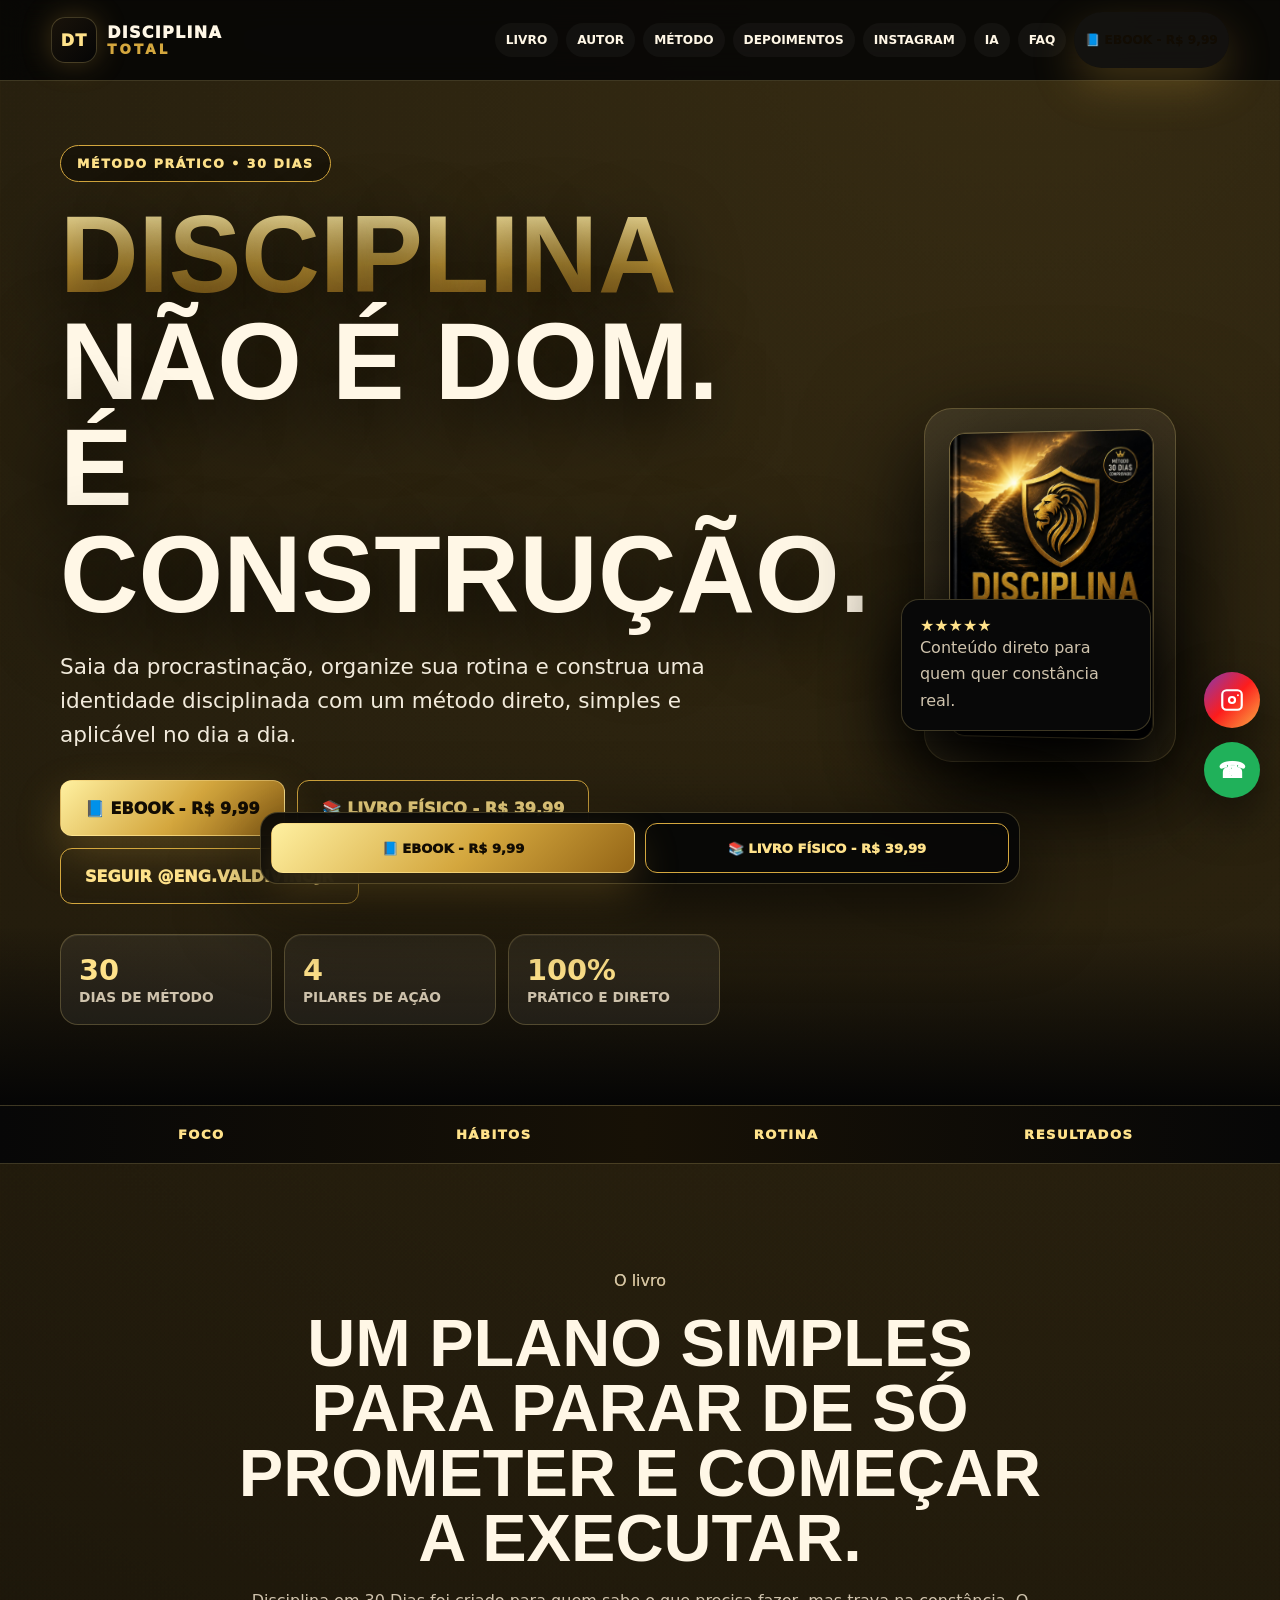
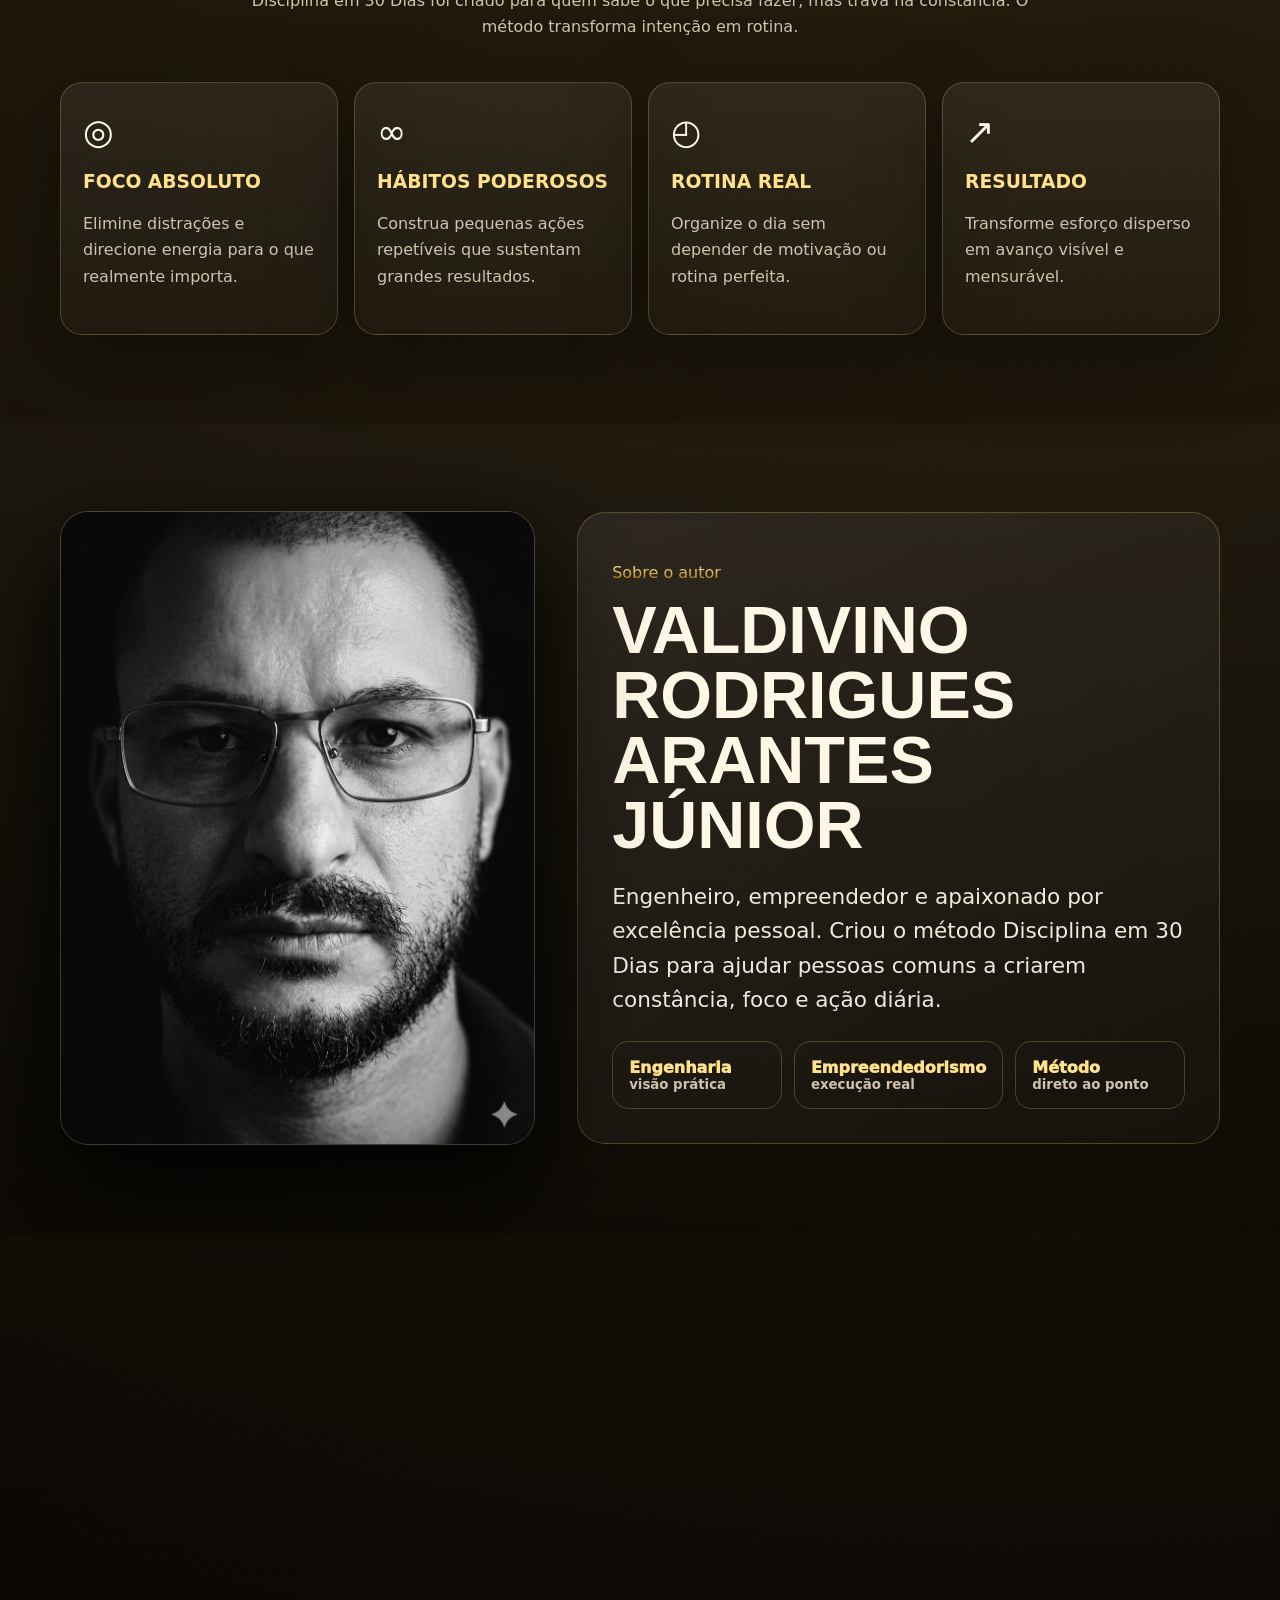
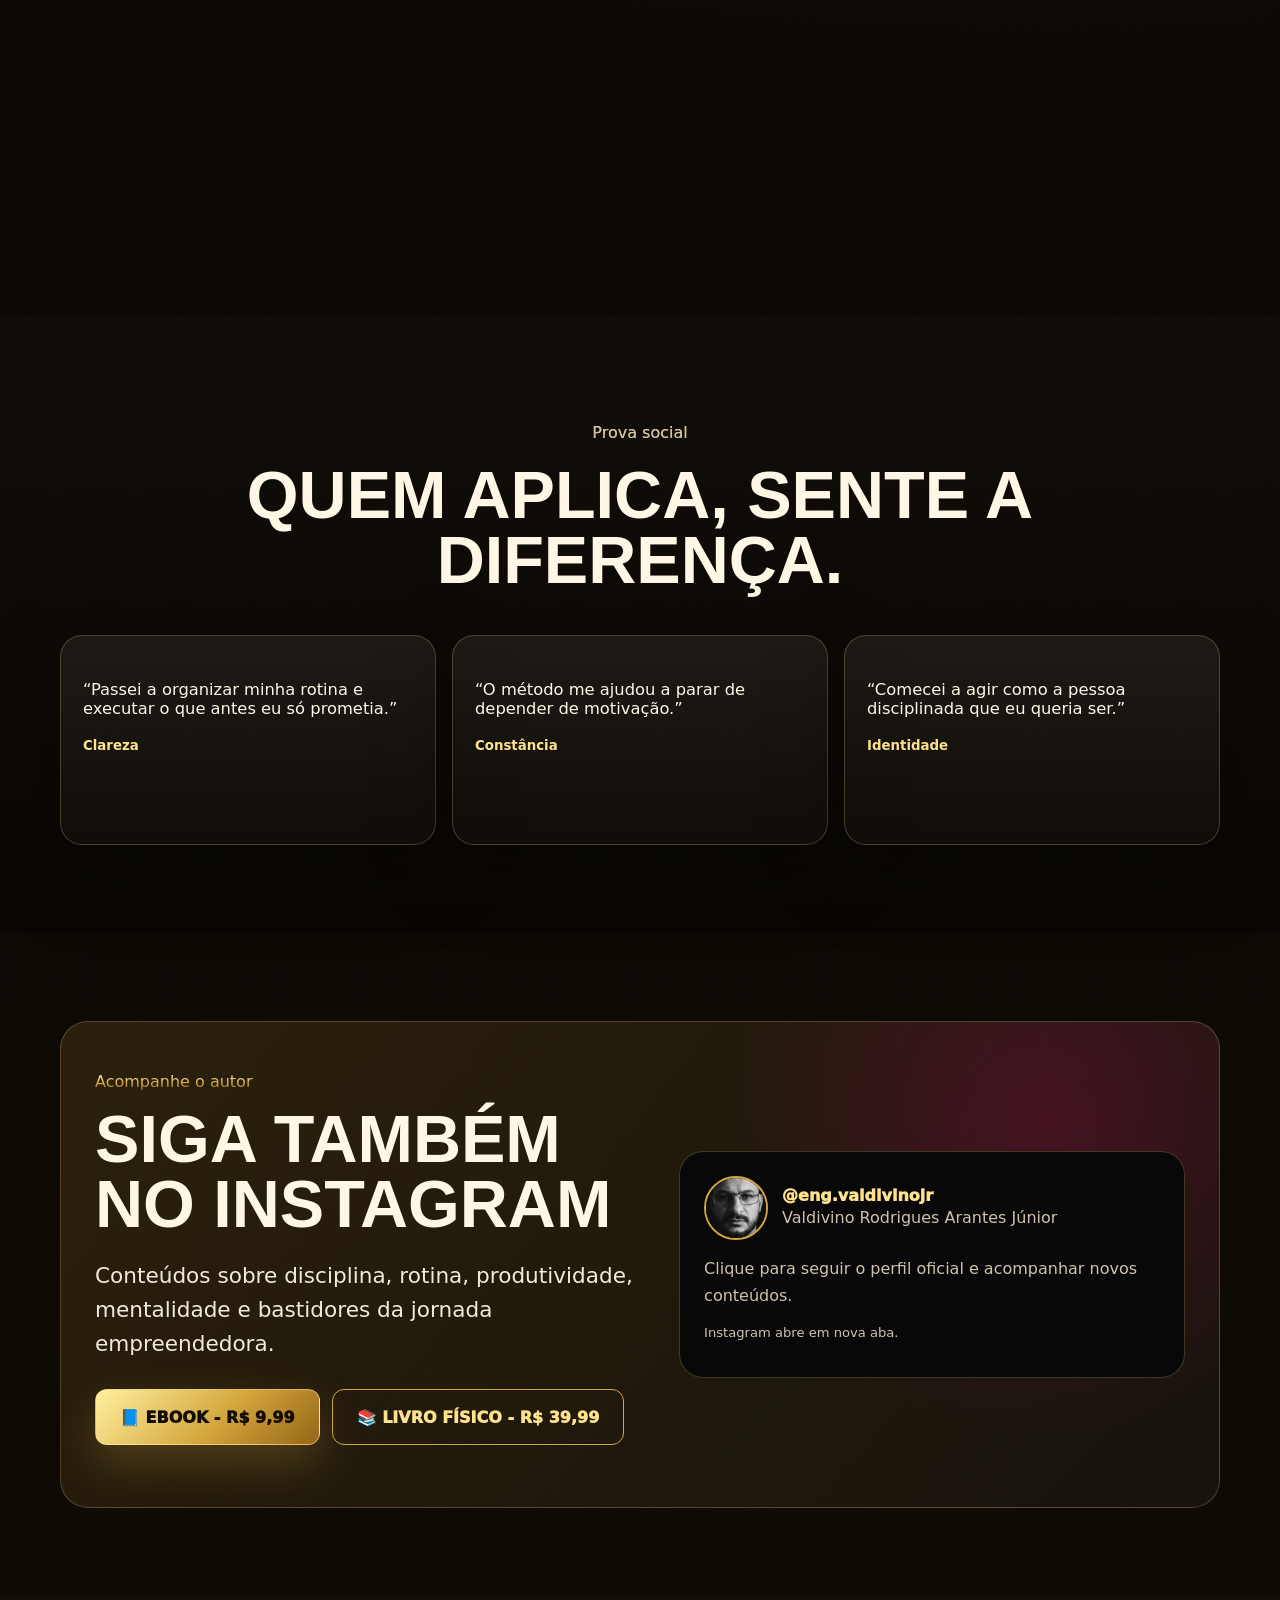
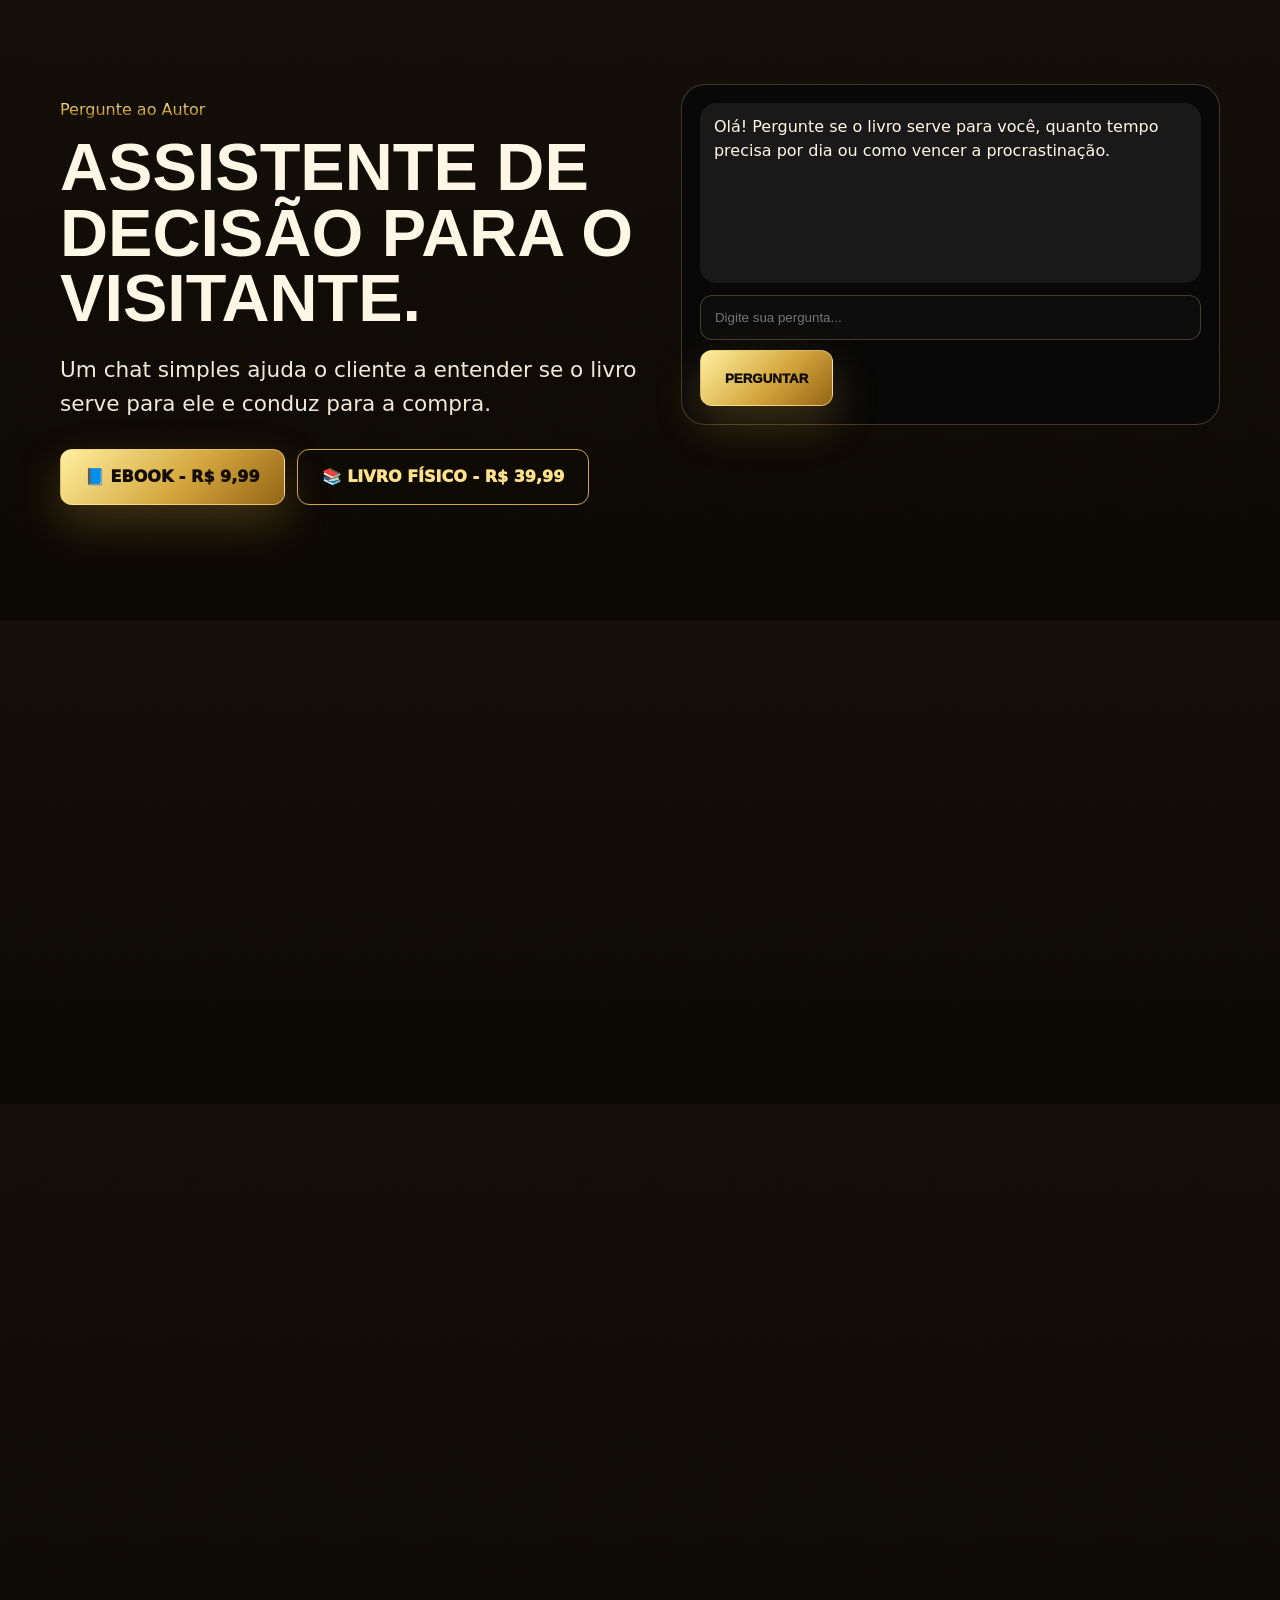
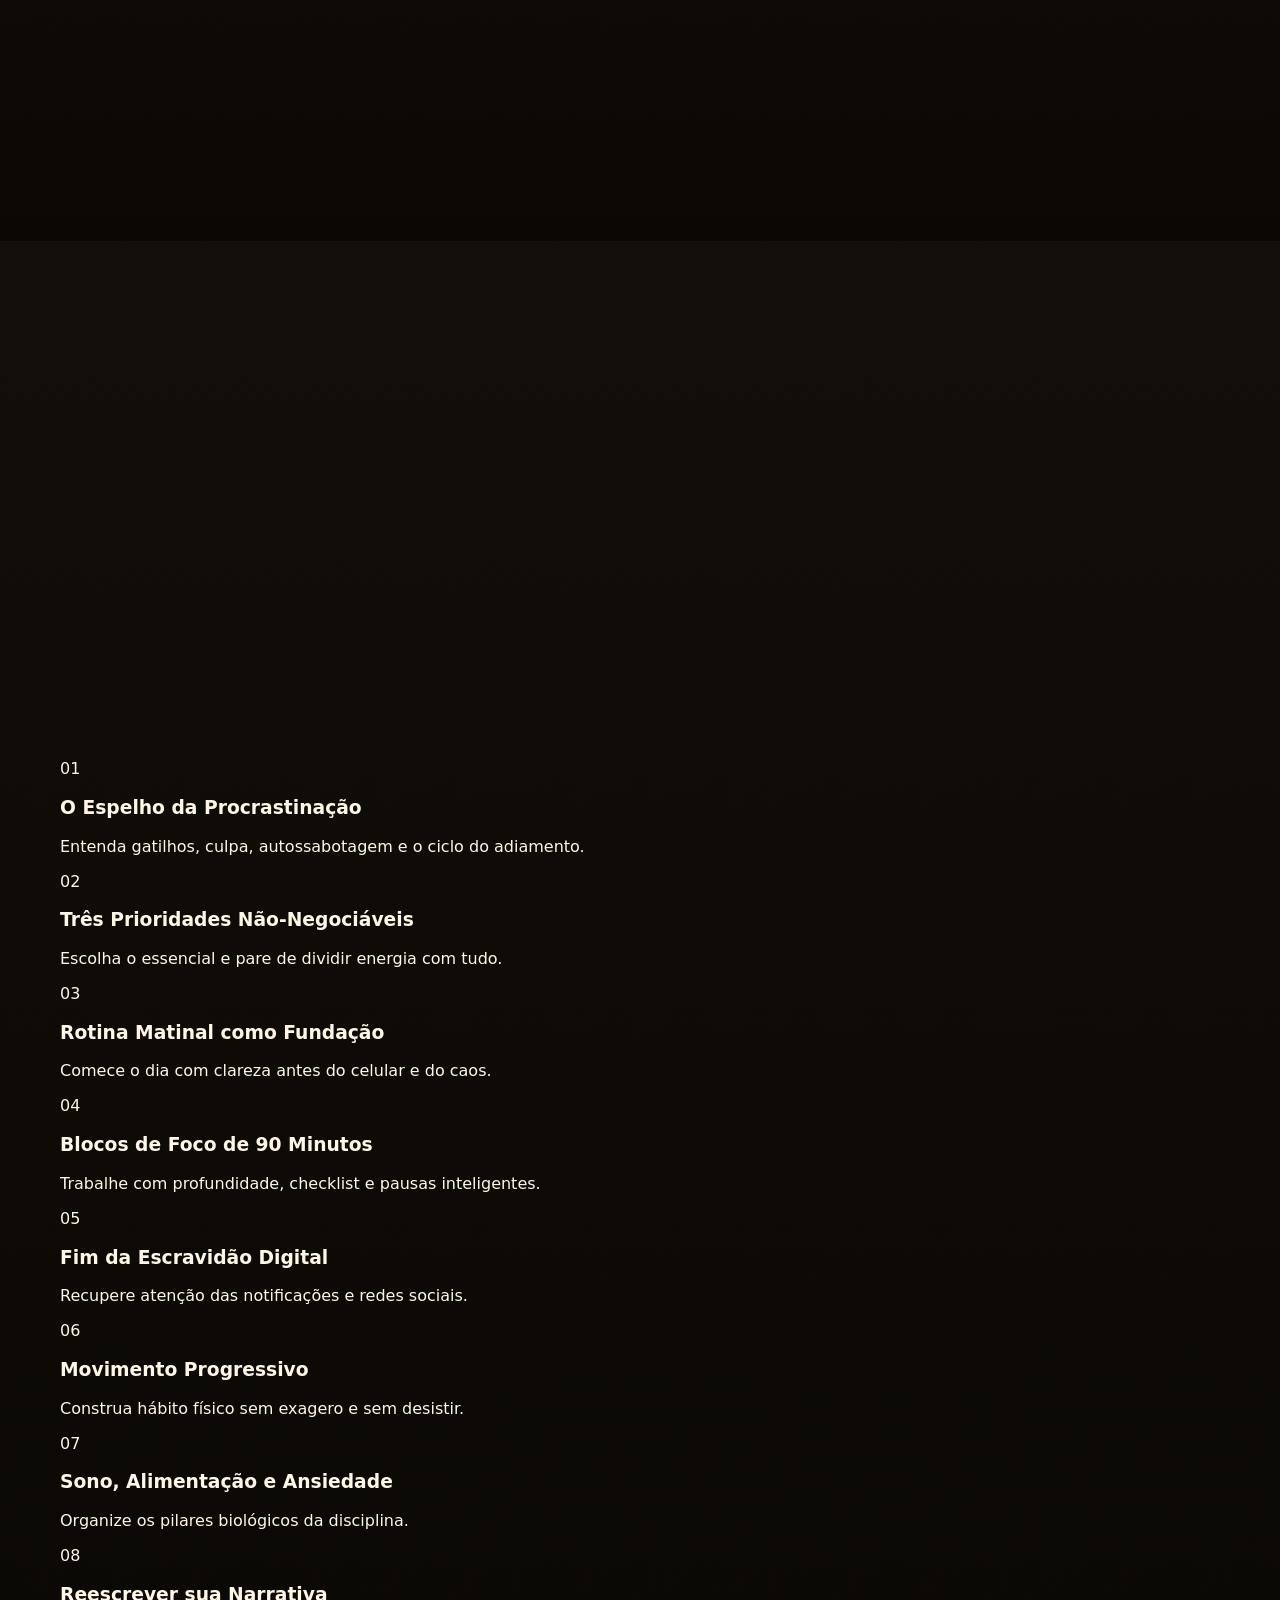
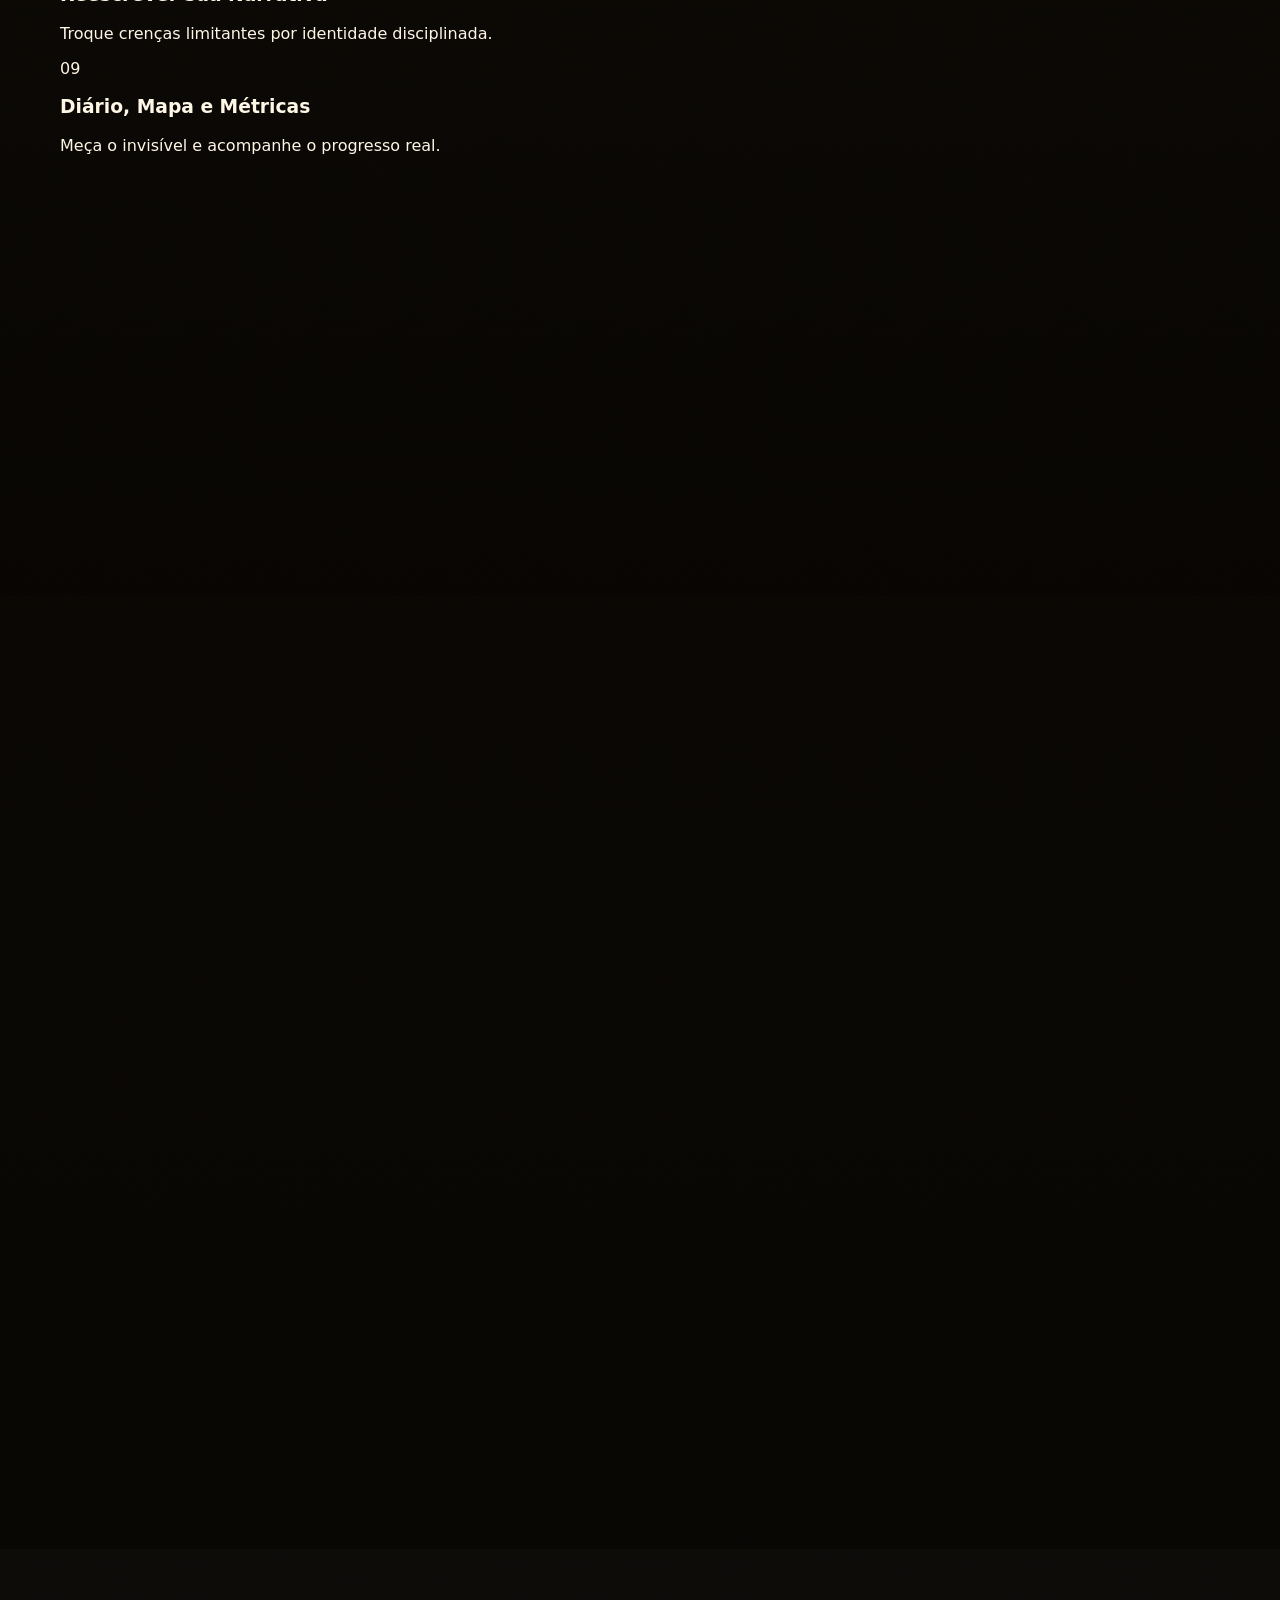
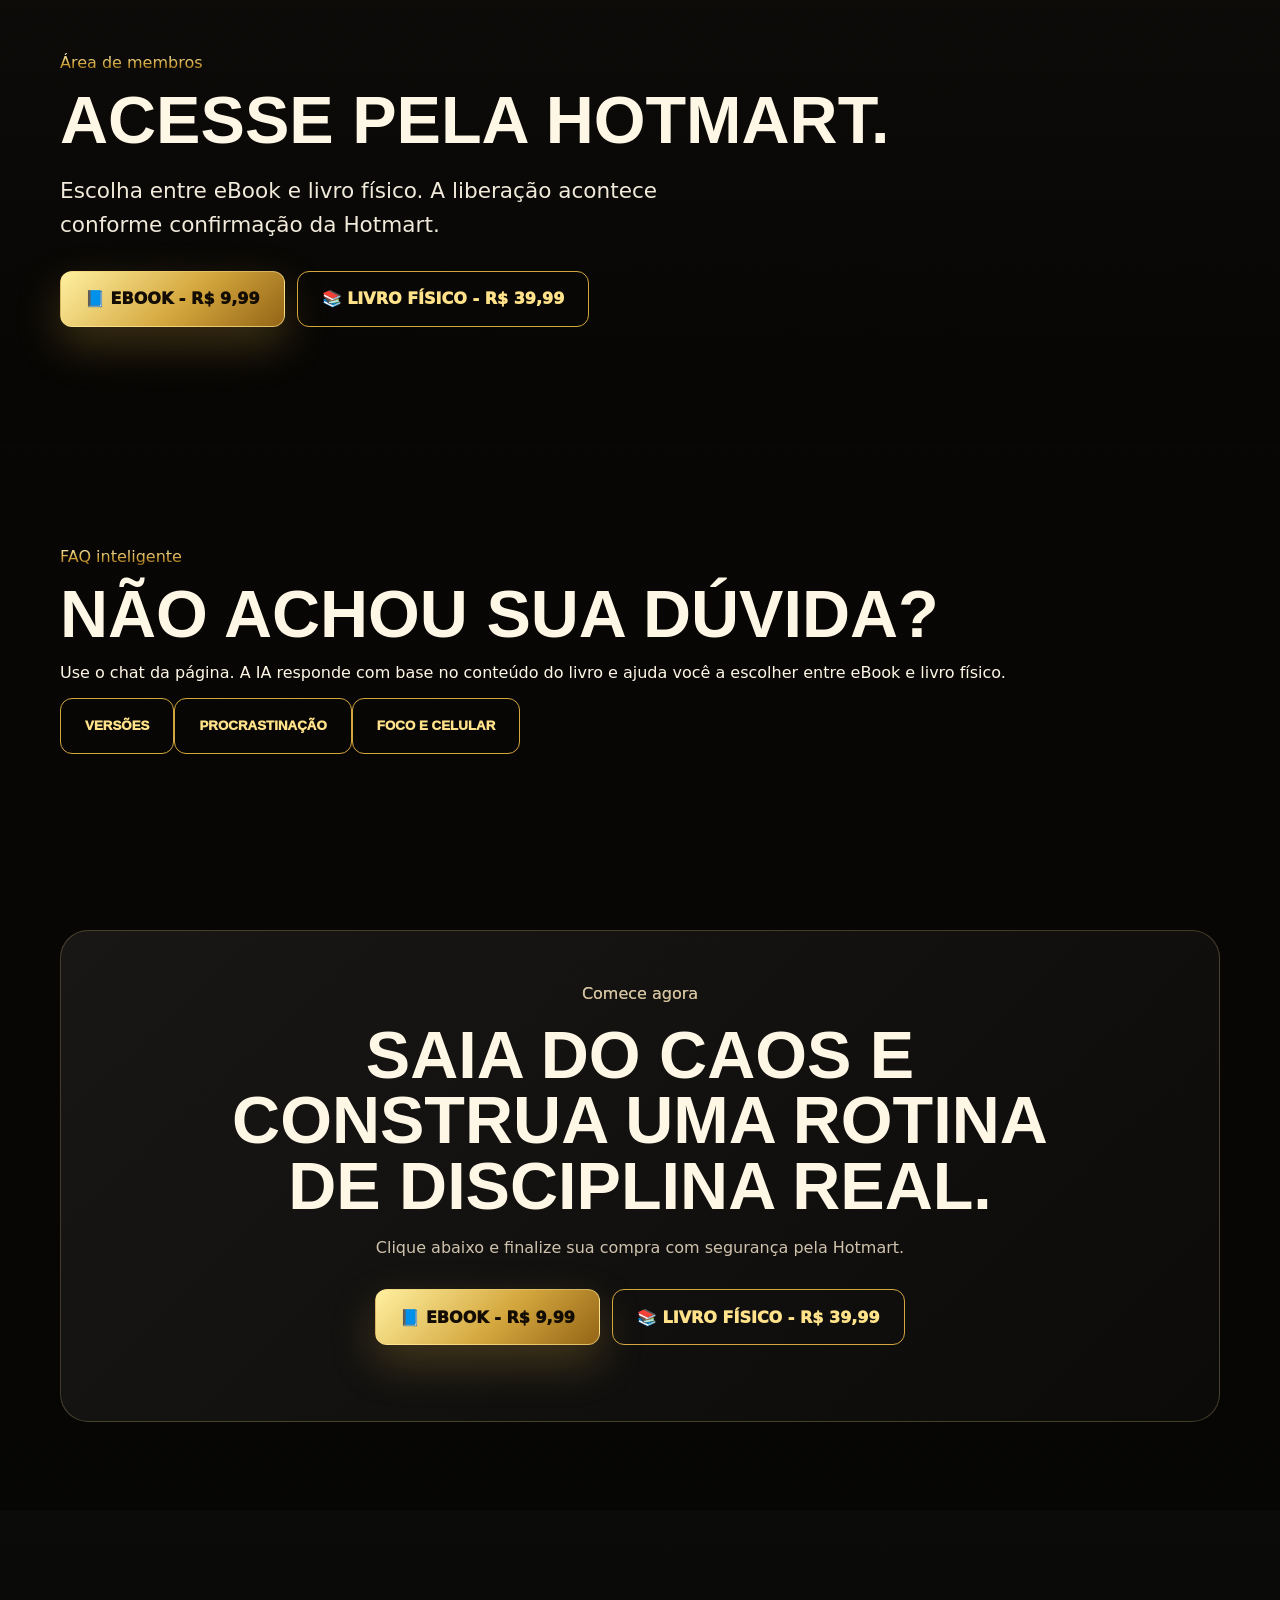
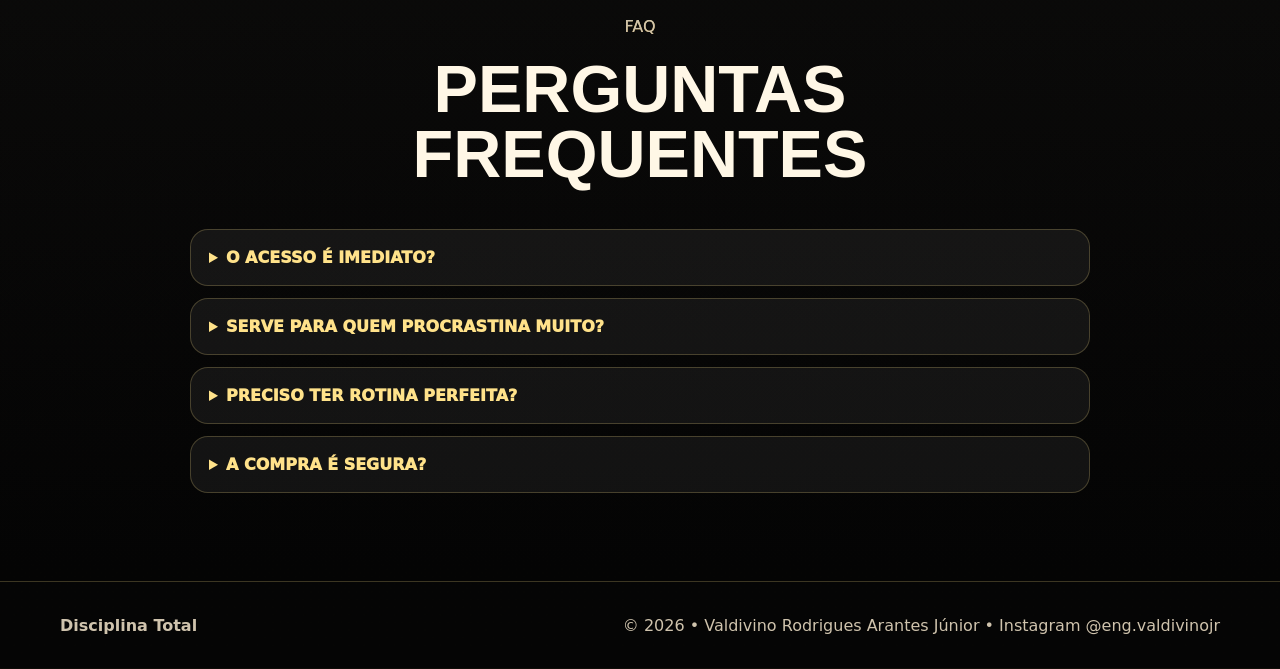
==== commit 10271bfc: "Atualiza link de compra do livro físico" ====
--- a/index.html
+++ b/index.html
@@ -16,12 +16,12 @@
 <body>
 <header class="top">
 <a class="brand" href="#inicio"><span class="mark">DT</span><span>Disciplina<small>Total</small></span></a>
-<nav class="nav" aria-label="Menu principal"><a href="#livro">Livro</a><a href="#autor">Autor</a><a href="#metodo">Método</a><a href="#depoimentos">Depoimentos</a><a href="#instagram">Instagram</a><a href="#ia">IA</a><a href="#faq">FAQ</a><a class="buy" href="https://go.hotmart.com/C106276938L">Comprar</a></nav>
+<nav class="nav" aria-label="Menu principal"><a href="#livro">Livro</a><a href="#autor">Autor</a><a href="#metodo">Método</a><a href="#depoimentos">Depoimentos</a><a href="#instagram">Instagram</a><a href="#ia">IA</a><a href="#faq">FAQ</a><a class="buy" href="https://go.hotmart.com/X106556183N">Comprar físico</a></nav>
 </header>
 <main id="inicio">
 <section class="hero">
 <div class="container grid">
-<div class="reveal"><span class="pill">Método prático • 30 dias</span><h1><span class="gold">Disciplina</span><br>não é dom.<br>É construção.</h1><p class="lead">Saia da procrastinação, organize sua rotina e construa uma identidade disciplinada com um método direto, simples e aplicável no dia a dia.</p><div class="actions"><a class="btn" href="https://go.hotmart.com/C106276938L">Comprar na Hotmart</a><a class="btn alt" href="https://www.instagram.com/eng.valdivinojr" target="_blank" rel="noopener">Seguir @eng.valdivinojr</a></div><div class="stats"><div class="stat"><b>30</b><span>dias de método</span></div><div class="stat"><b>4</b><span>pilares de ação</span></div><div class="stat"><b>100%</b><span>prático e direto</span></div></div></div>
+<div class="reveal"><span class="pill">Método prático • 30 dias</span><h1><span class="gold">Disciplina</span><br>não é dom.<br>É construção.</h1><p class="lead">Saia da procrastinação, organize sua rotina e construa uma identidade disciplinada com um método direto, simples e aplicável no dia a dia.</p><div class="actions"><a class="btn" href="https://go.hotmart.com/X106556183N">Comprar livro físico</a><a class="btn alt" href="https://www.instagram.com/eng.valdivinojr" target="_blank" rel="noopener">Seguir @eng.valdivinojr</a></div><div class="stats"><div class="stat"><b>30</b><span>dias de método</span></div><div class="stat"><b>4</b><span>pilares de ação</span></div><div class="stat"><b>100%</b><span>prático e direto</span></div></div></div>
 <div class="mock reveal"><img class="cover" src="assets/capa-disciplina-30-dias.jpg" alt="Capa do livro Disciplina em 30 Dias" loading="eager"><div class="rating"><b>★★★★★</b><br><span class="muted">Conteúdo direto para quem quer constância real.</span></div></div>
 </div>
 </section>
@@ -30,13 +30,13 @@
 <section id="autor" class="dark"><div class="container author"><img class="portrait reveal" src="assets/autor-valdivino.jpeg" alt="Valdivino Rodrigues Arantes Júnior" loading="lazy"><div class="panel reveal"><p class="gold">Sobre o autor</p><h2>Valdivino Rodrigues Arantes Júnior</h2><p class="lead">Engenheiro, empreendedor e apaixonado por excelência pessoal. Criou o método Disciplina em 30 Dias para ajudar pessoas comuns a criarem constância, foco e ação diária.</p><div class="badges"><div class="badge">Engenharia<small>visão prática</small></div><div class="badge">Empreendedorismo<small>execução real</small></div><div class="badge">Método<small>direto ao ponto</small></div></div></div></div></section>
 <section id="metodo"><div class="container"><div class="head reveal"><p class="gold">Como funciona</p><h2>Você não precisa mudar tudo. Precisa começar certo.</h2></div><div class="cards"><article class="card reveal"><h3>1. Clareza</h3><p class="muted">Defina o que importa e pare de gastar energia com excesso de metas.</p></article><article class="card reveal"><h3>2. Ambiente</h3><p class="muted">Organize gatilhos que facilitam a execução e reduzem a sabotagem.</p></article><article class="card reveal"><h3>3. Repetição</h3><p class="muted">Transforme pequenas ações diárias em disciplina automática.</p></article><article class="card reveal"><h3>4. Identidade</h3><p class="muted">Aja como a pessoa disciplinada que você decidiu se tornar.</p></article></div></div></section>
 <section id="depoimentos" class="dark"><div class="container"><div class="head reveal"><p class="gold">Prova social</p><h2>Quem aplica, sente a diferença.</h2></div><div class="testimonials"><article class="card quote reveal"><p>“Passei a organizar minha rotina e executar o que antes eu só prometia.”</p><small>Clareza</small></article><article class="card quote reveal"><p>“O método me ajudou a parar de depender de motivação.”</p><small>Constância</small></article><article class="card quote reveal"><p>“Comecei a agir como a pessoa disciplinada que eu queria ser.”</p><small>Identidade</small></article></div></div></section>
-<section id="instagram"><div class="container insta reveal"><div><p class="gold">Acompanhe o autor</p><h2>Siga também no Instagram</h2><p class="lead">Conteúdos sobre disciplina, rotina, produtividade, mentalidade e bastidores da jornada empreendedora.</p><div class="actions"><a class="btn" href="https://www.instagram.com/eng.valdivinojr" target="_blank" rel="noopener">Abrir Instagram</a><a class="btn alt" href="https://go.hotmart.com/C106276938L">Comprar livro</a></div></div><div class="insta-card"><div class="insta-top"><img class="avatar" src="assets/autor-valdivino.jpeg" alt="Valdivino" loading="lazy"><div><div class="handle">@eng.valdivinojr</div><div class="muted">Valdivino Rodrigues Arantes Júnior</div></div></div><p class="muted">Clique para seguir o perfil oficial e acompanhar novos conteúdos.</p><p class="script">Instagram abre em nova aba.</p></div></div></section>
-<section id="ia" class="dark"><div class="container ai-box"><div class="reveal"><p class="gold">Pergunte ao Autor</p><h2>Assistente de decisão para o visitante.</h2><p class="lead">Um chat simples ajuda o cliente a entender se o livro serve para ele e conduz para a compra.</p><div class="actions"><a class="btn" href="https://go.hotmart.com/C106276938L">Comprar agora</a></div></div><div class="chat reveal"><div class="chatlog" data-chat-log><div class="bubble bot">Olá! Pergunte se o livro serve para você, quanto tempo precisa por dia ou como vencer a procrastinação.</div></div><input data-chat-input placeholder="Digite sua pergunta..."><button class="btn" data-chat-button type="button">Perguntar</button></div></div></section>
-<section id="comprar"><div class="container panel reveal"><div class="head"><p class="gold">Comece agora</p><h2>Saia do caos e construa uma rotina de disciplina real.</h2><p>Clique abaixo e finalize sua compra com segurança pela Hotmart.</p><div class="actions" style="justify-content:center"><a class="btn" href="https://go.hotmart.com/C106276938L">Comprar agora</a><a class="btn alt" href="https://go.hotmart.com/B106269096A">Segunda opção</a></div></div></div></section>
+<section id="instagram"><div class="container insta reveal"><div><p class="gold">Acompanhe o autor</p><h2>Siga também no Instagram</h2><p class="lead">Conteúdos sobre disciplina, rotina, produtividade, mentalidade e bastidores da jornada empreendedora.</p><div class="actions"><a class="btn" href="https://www.instagram.com/eng.valdivinojr" target="_blank" rel="noopener">Abrir Instagram</a><a class="btn alt" href="https://go.hotmart.com/X106556183N">Comprar livro físico</a></div></div><div class="insta-card"><div class="insta-top"><img class="avatar" src="assets/autor-valdivino.jpeg" alt="Valdivino" loading="lazy"><div><div class="handle">@eng.valdivinojr</div><div class="muted">Valdivino Rodrigues Arantes Júnior</div></div></div><p class="muted">Clique para seguir o perfil oficial e acompanhar novos conteúdos.</p><p class="script">Instagram abre em nova aba.</p></div></div></section>
+<section id="ia" class="dark"><div class="container ai-box"><div class="reveal"><p class="gold">Pergunte ao Autor</p><h2>Assistente de decisão para o visitante.</h2><p class="lead">Um chat simples ajuda o cliente a entender se o livro serve para ele e conduz para a compra.</p><div class="actions"><a class="btn" href="https://go.hotmart.com/X106556183N">Comprar livro físico</a></div></div><div class="chat reveal"><div class="chatlog" data-chat-log><div class="bubble bot">Olá! Pergunte se o livro serve para você, quanto tempo precisa por dia ou como vencer a procrastinação.</div></div><input data-chat-input placeholder="Digite sua pergunta..."><button class="btn" data-chat-button type="button">Perguntar</button></div></div></section>
+<section id="comprar"><div class="container panel reveal"><div class="head"><p class="gold">Comece agora</p><h2>Saia do caos e construa uma rotina de disciplina real.</h2><p>Clique abaixo e finalize sua compra com segurança pela Hotmart.</p><div class="actions" style="justify-content:center"><a class="btn" href="https://go.hotmart.com/X106556183N">Comprar livro físico</a></div></div></div></section>
 <section id="faq" class="dark"><div class="container"><div class="head reveal"><p class="gold">FAQ</p><h2>Perguntas frequentes</h2></div><div class="faq"><details><summary>O acesso é imediato?</summary><p>Sim. O acesso é liberado conforme a confirmação da compra na Hotmart.</p></details><details><summary>Serve para quem procrastina muito?</summary><p>Sim. O método foi feito para criar constância com passos simples.</p></details><details><summary>Preciso ter rotina perfeita?</summary><p>Não. A proposta é começar do ponto em que você está e evoluir em 30 dias.</p></details><details><summary>A compra é segura?</summary><p>Sim. O pagamento acontece diretamente na Hotmart.</p></details></div></div></section>
 </main>
 <a class="float-insta" href="https://www.instagram.com/eng.valdivinojr" target="_blank" rel="noopener" aria-label="Instagram"><svg class="svg" viewBox="0 0 24 24"><path d="M7 2h10a5 5 0 0 1 5 5v10a5 5 0 0 1-5 5H7a5 5 0 0 1-5-5V7a5 5 0 0 1 5-5zm0 2a3 3 0 0 0-3 3v10a3 3 0 0 0 3 3h10a3 3 0 0 0 3-3V7a3 3 0 0 0-3-3H7zm5 4.2A3.8 3.8 0 1 1 12 15.8 3.8 3.8 0 0 1 12 8.2zm0 2A1.8 1.8 0 1 0 12 13.8 1.8 1.8 0 0 0 12 10.2zM17.5 6.7a.9.9 0 1 1-.9.9.9.9 0 0 1 .9-.9z"/></svg></a>
-<a class="float-buy btn" href="https://go.hotmart.com/C106276938L">Comprar agora</a>
+<a class="float-buy btn" href="https://go.hotmart.com/X106556183N">Comprar livro físico</a>
 <footer><div class="container"><strong>Disciplina Total</strong><span>© <span data-year>2026</span> • Valdivino Rodrigues Arantes Júnior • <a href="https://www.instagram.com/eng.valdivinojr" target="_blank" rel="noopener">Instagram @eng.valdivinojr</a></span></div></footer>
 <script src="assets/js/main.js" defer></script>
 </body>
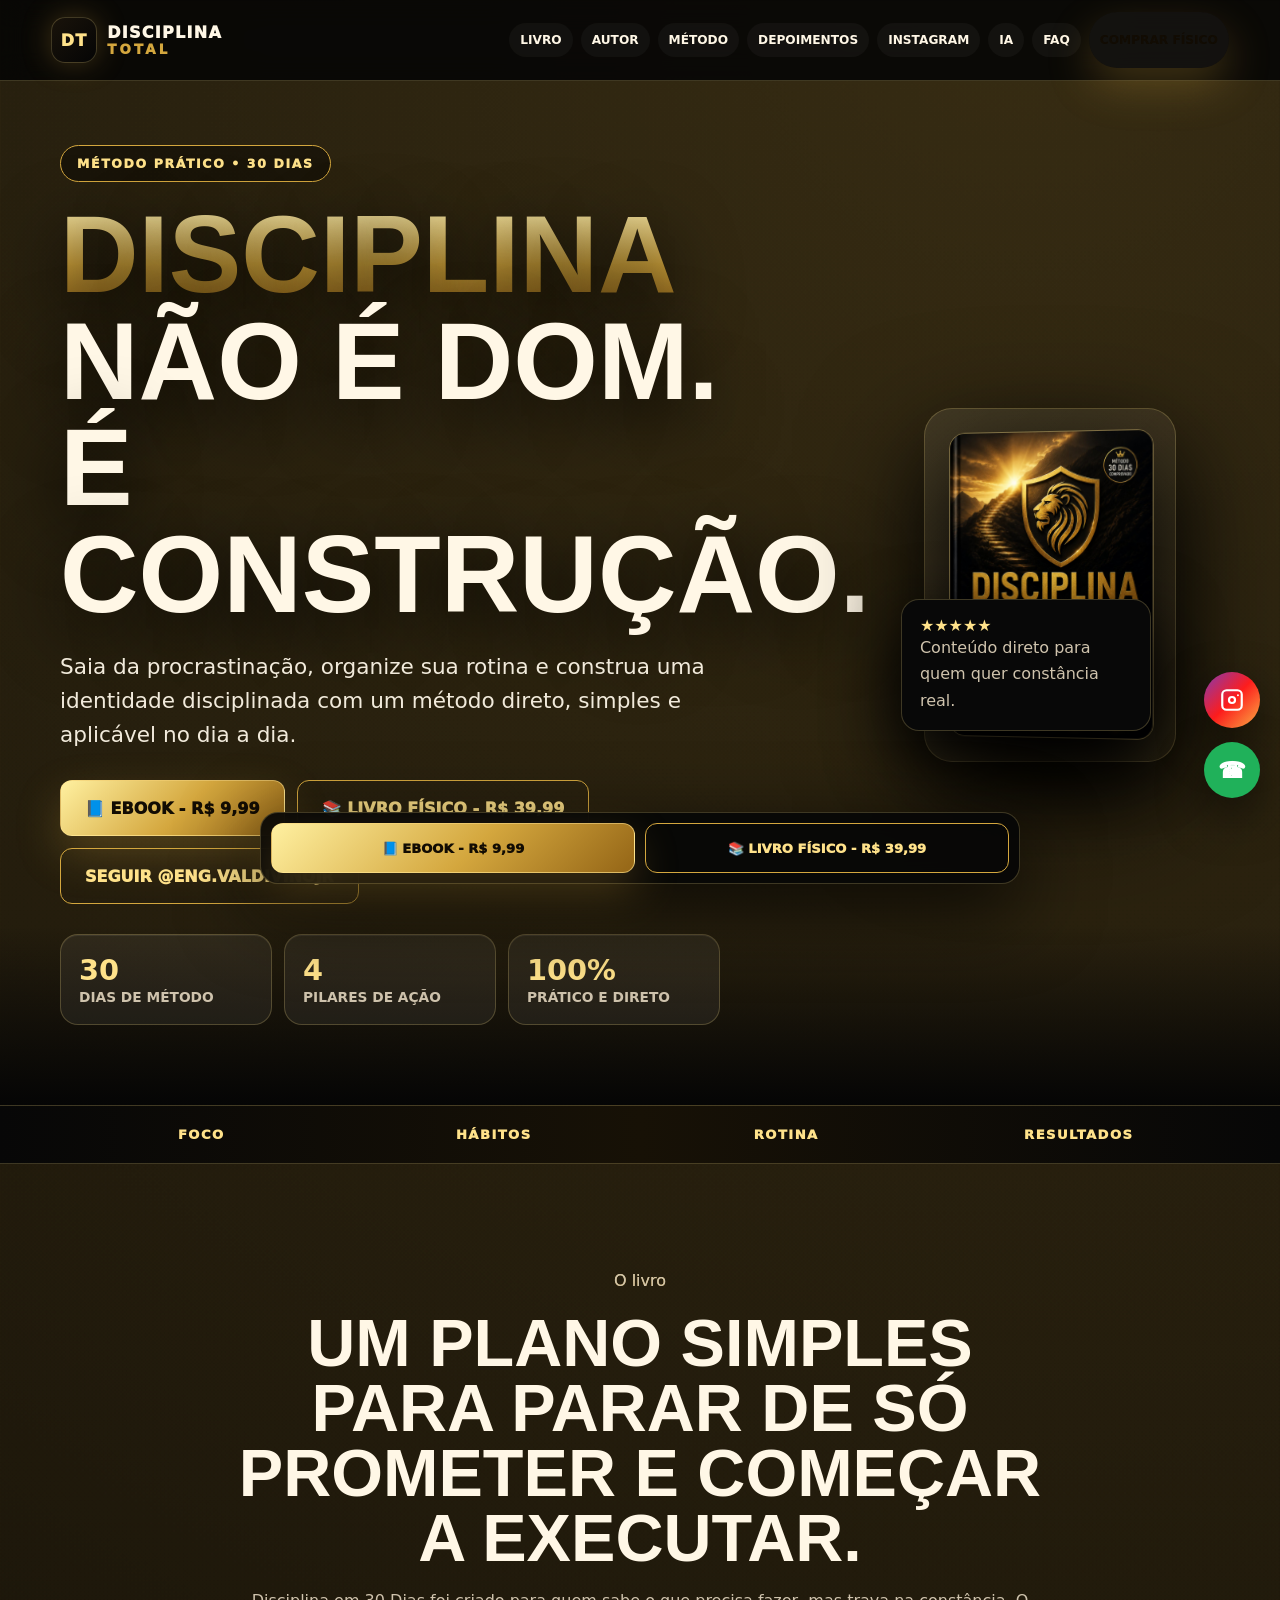
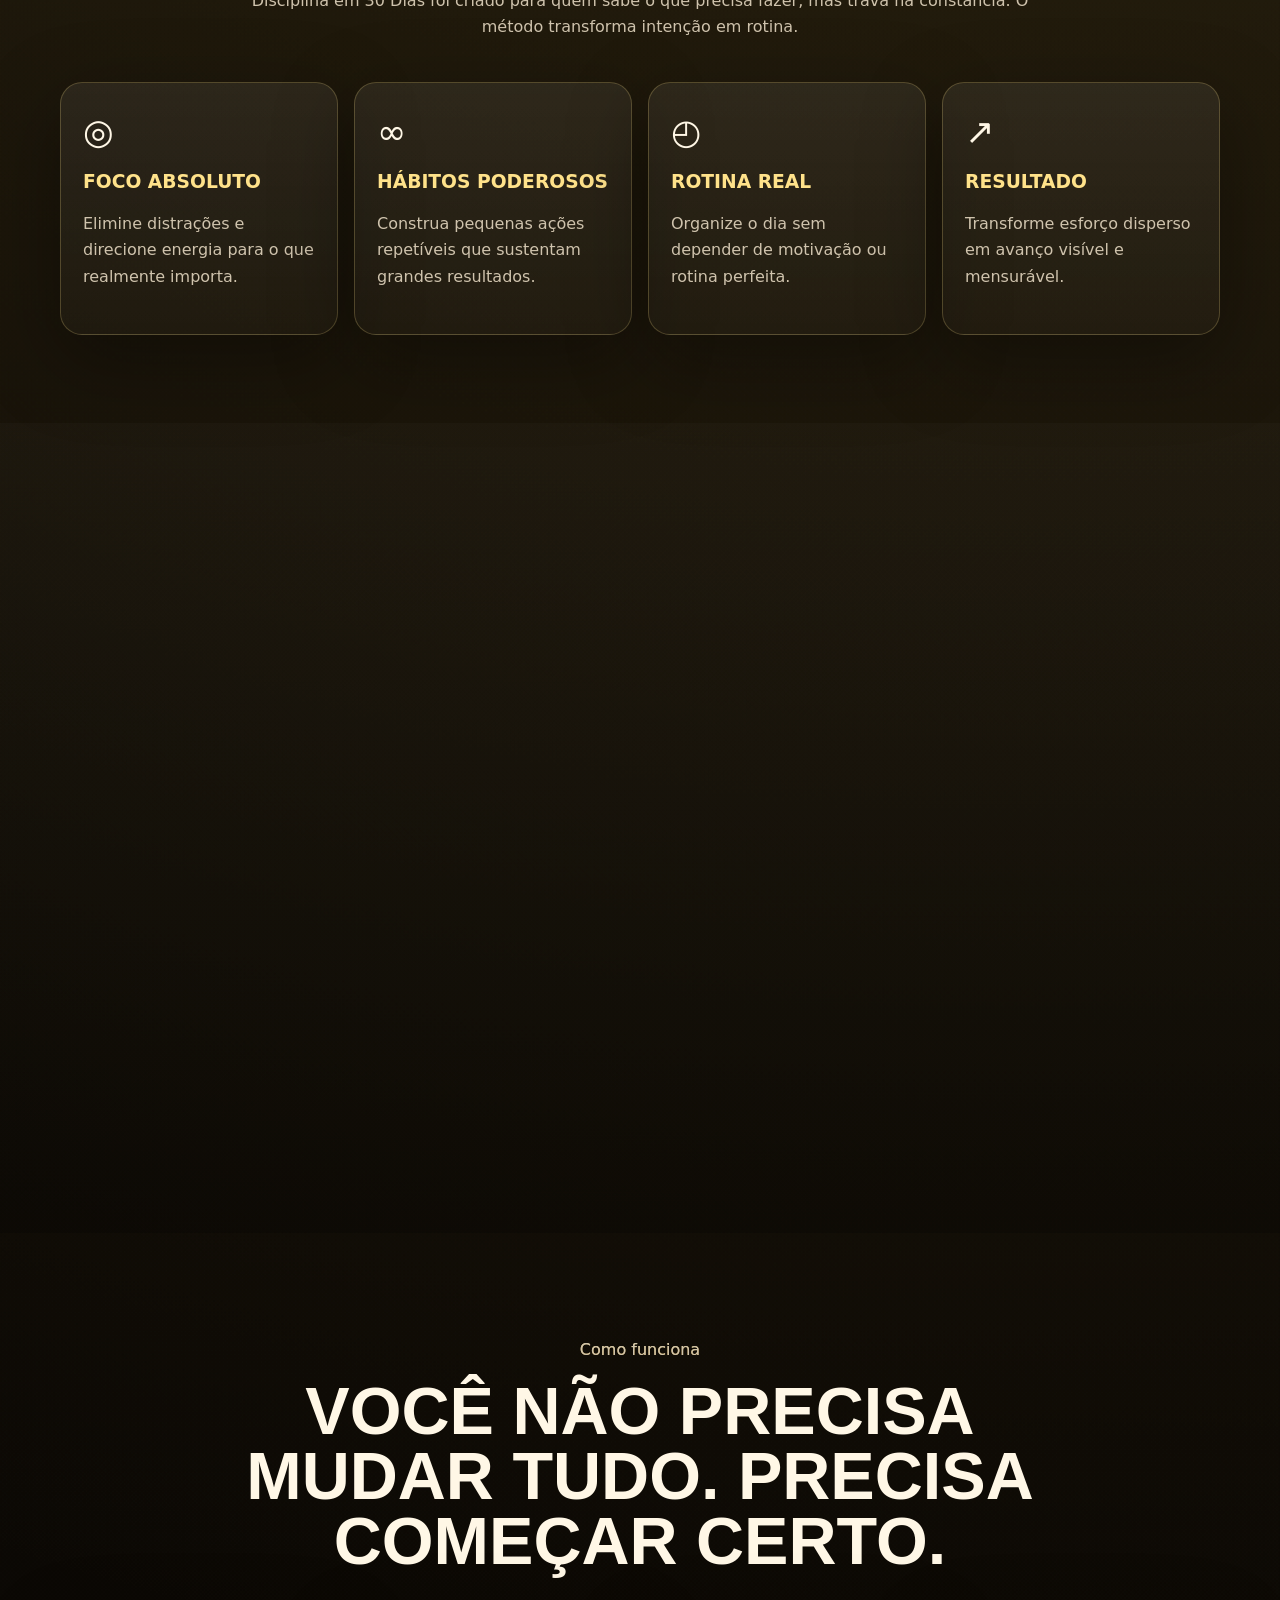
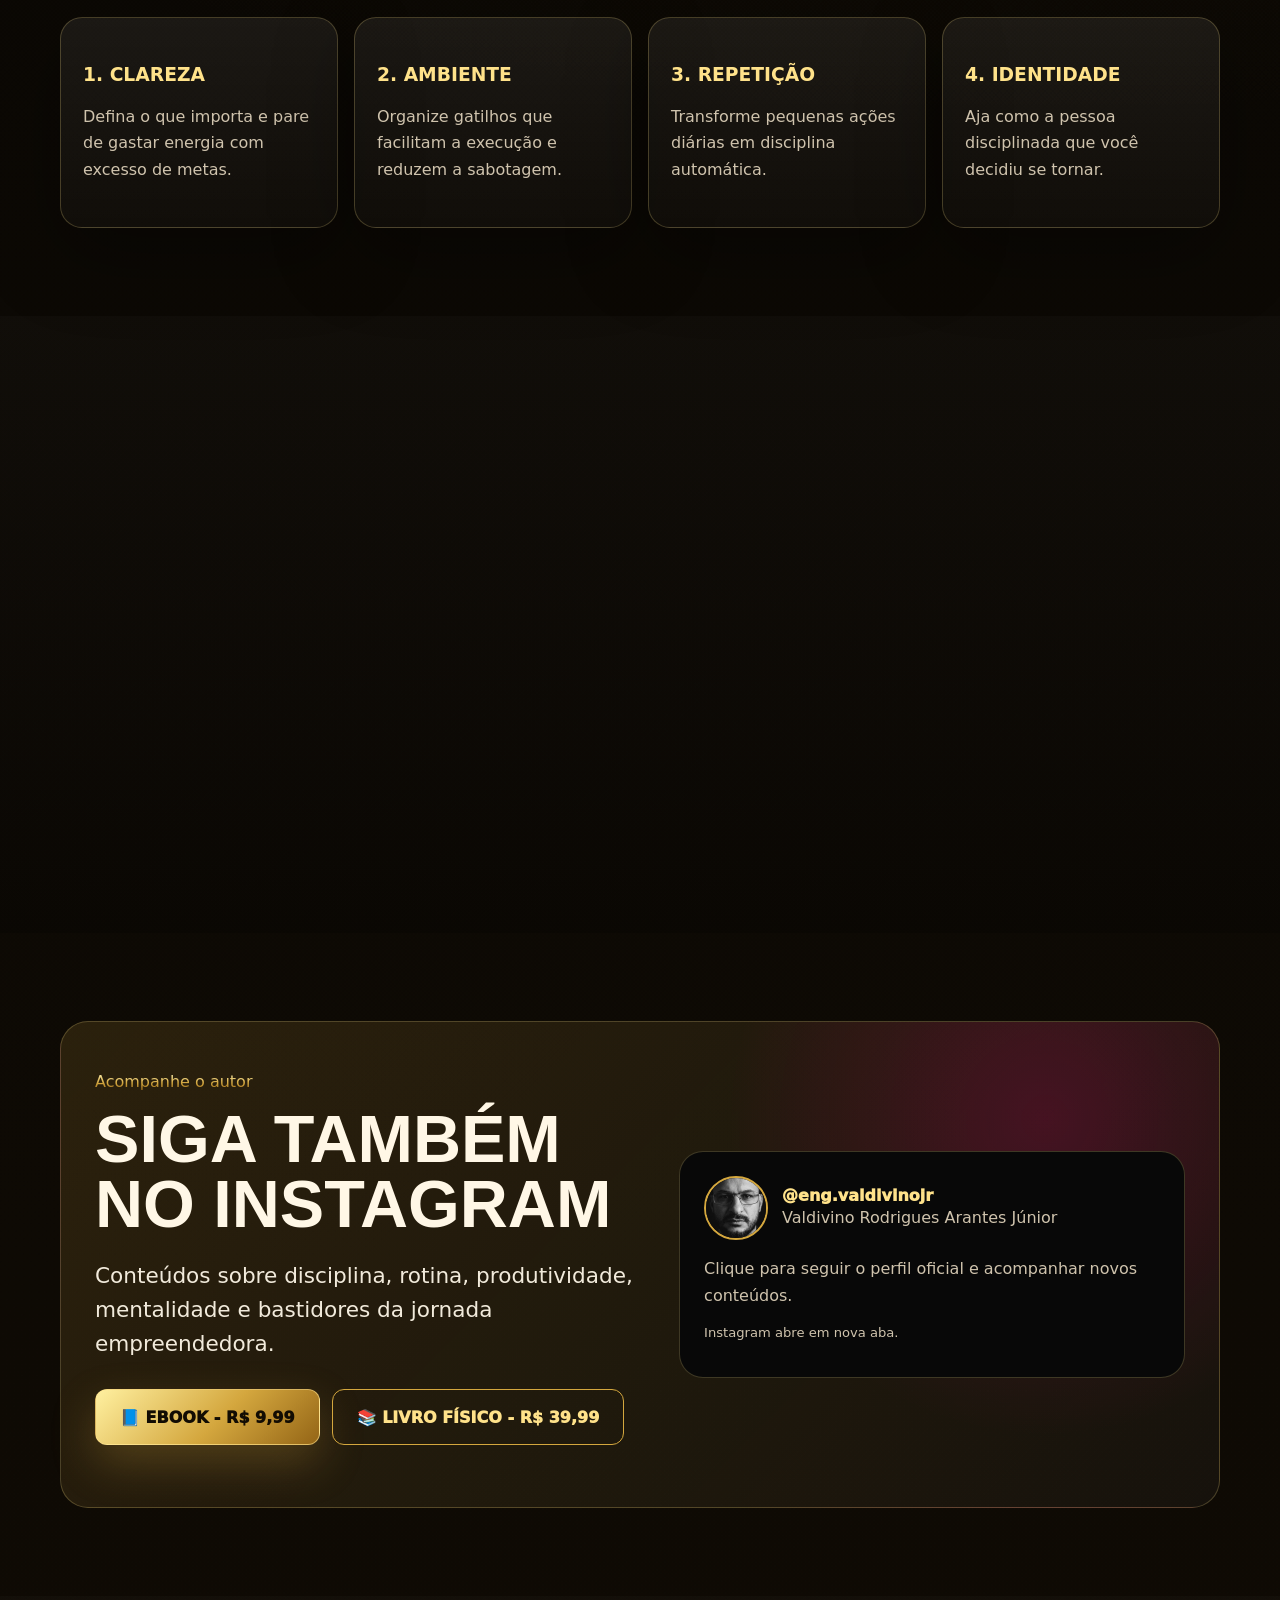
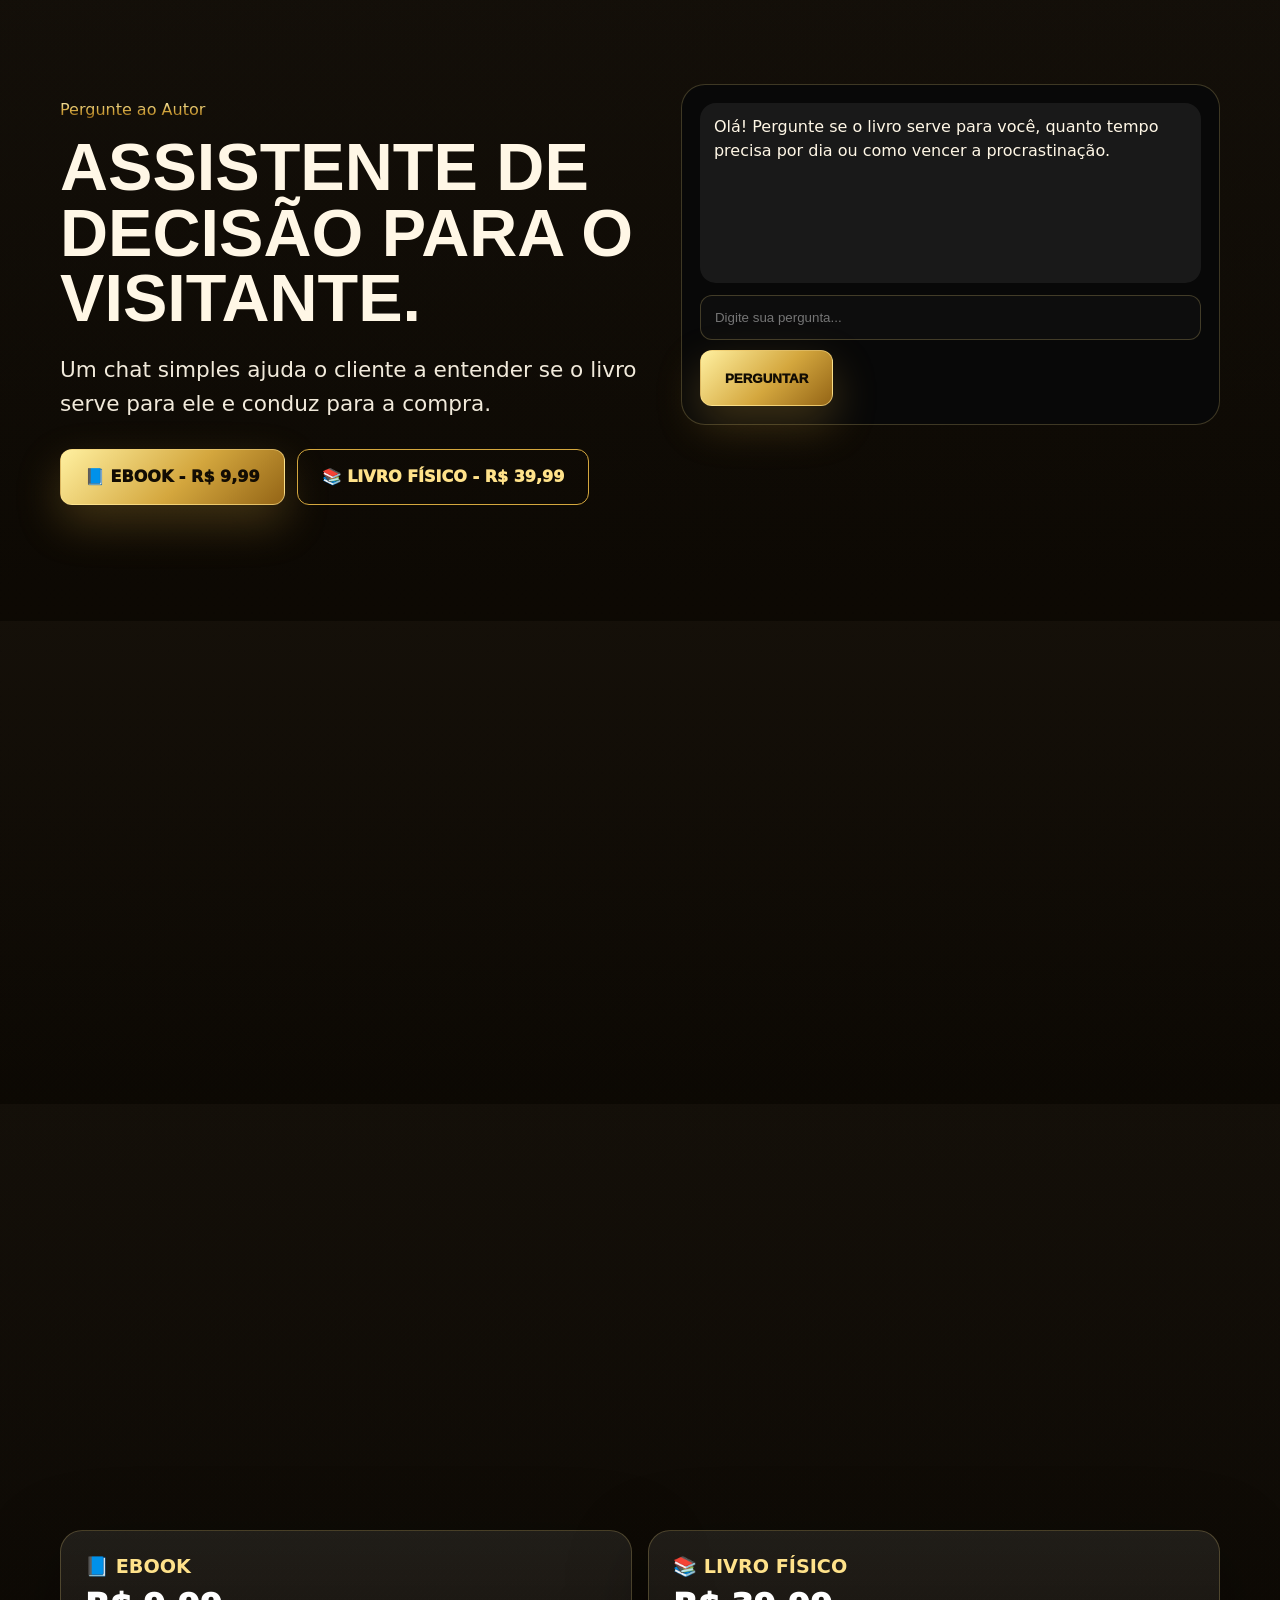
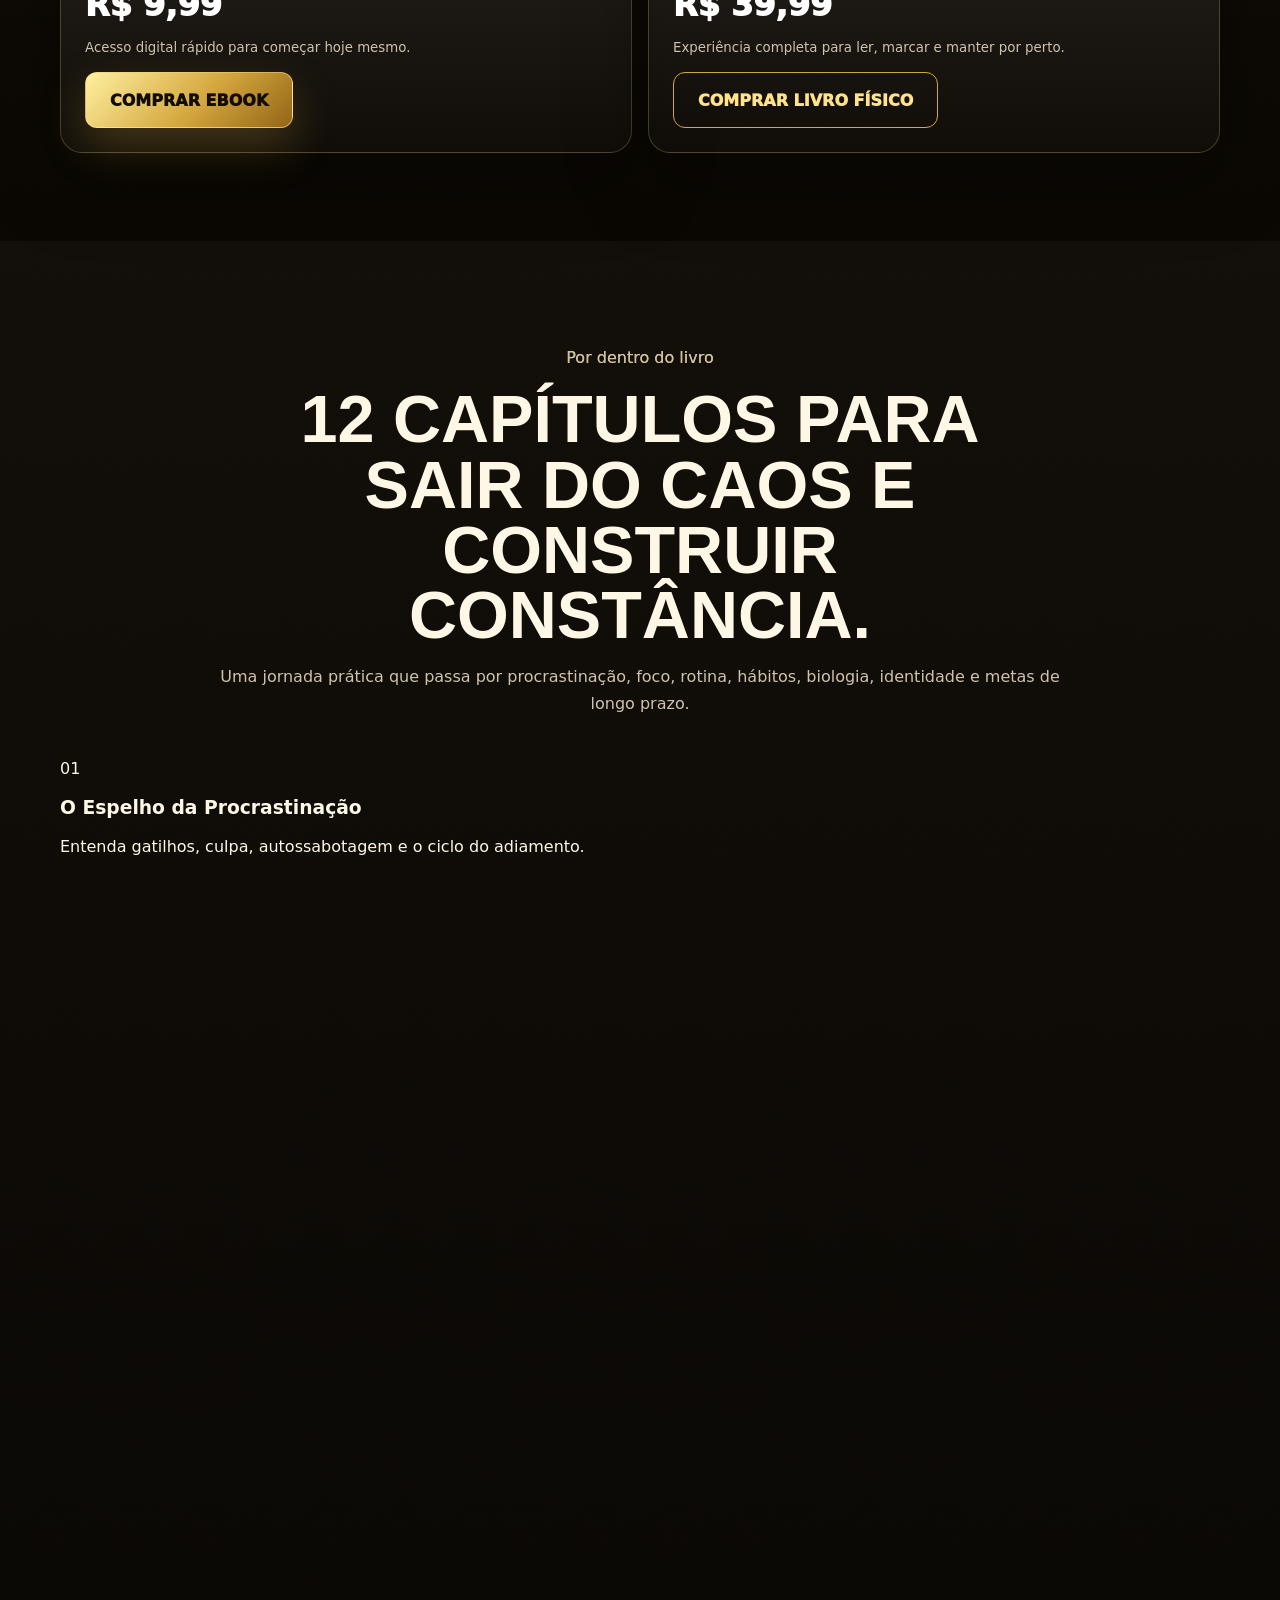
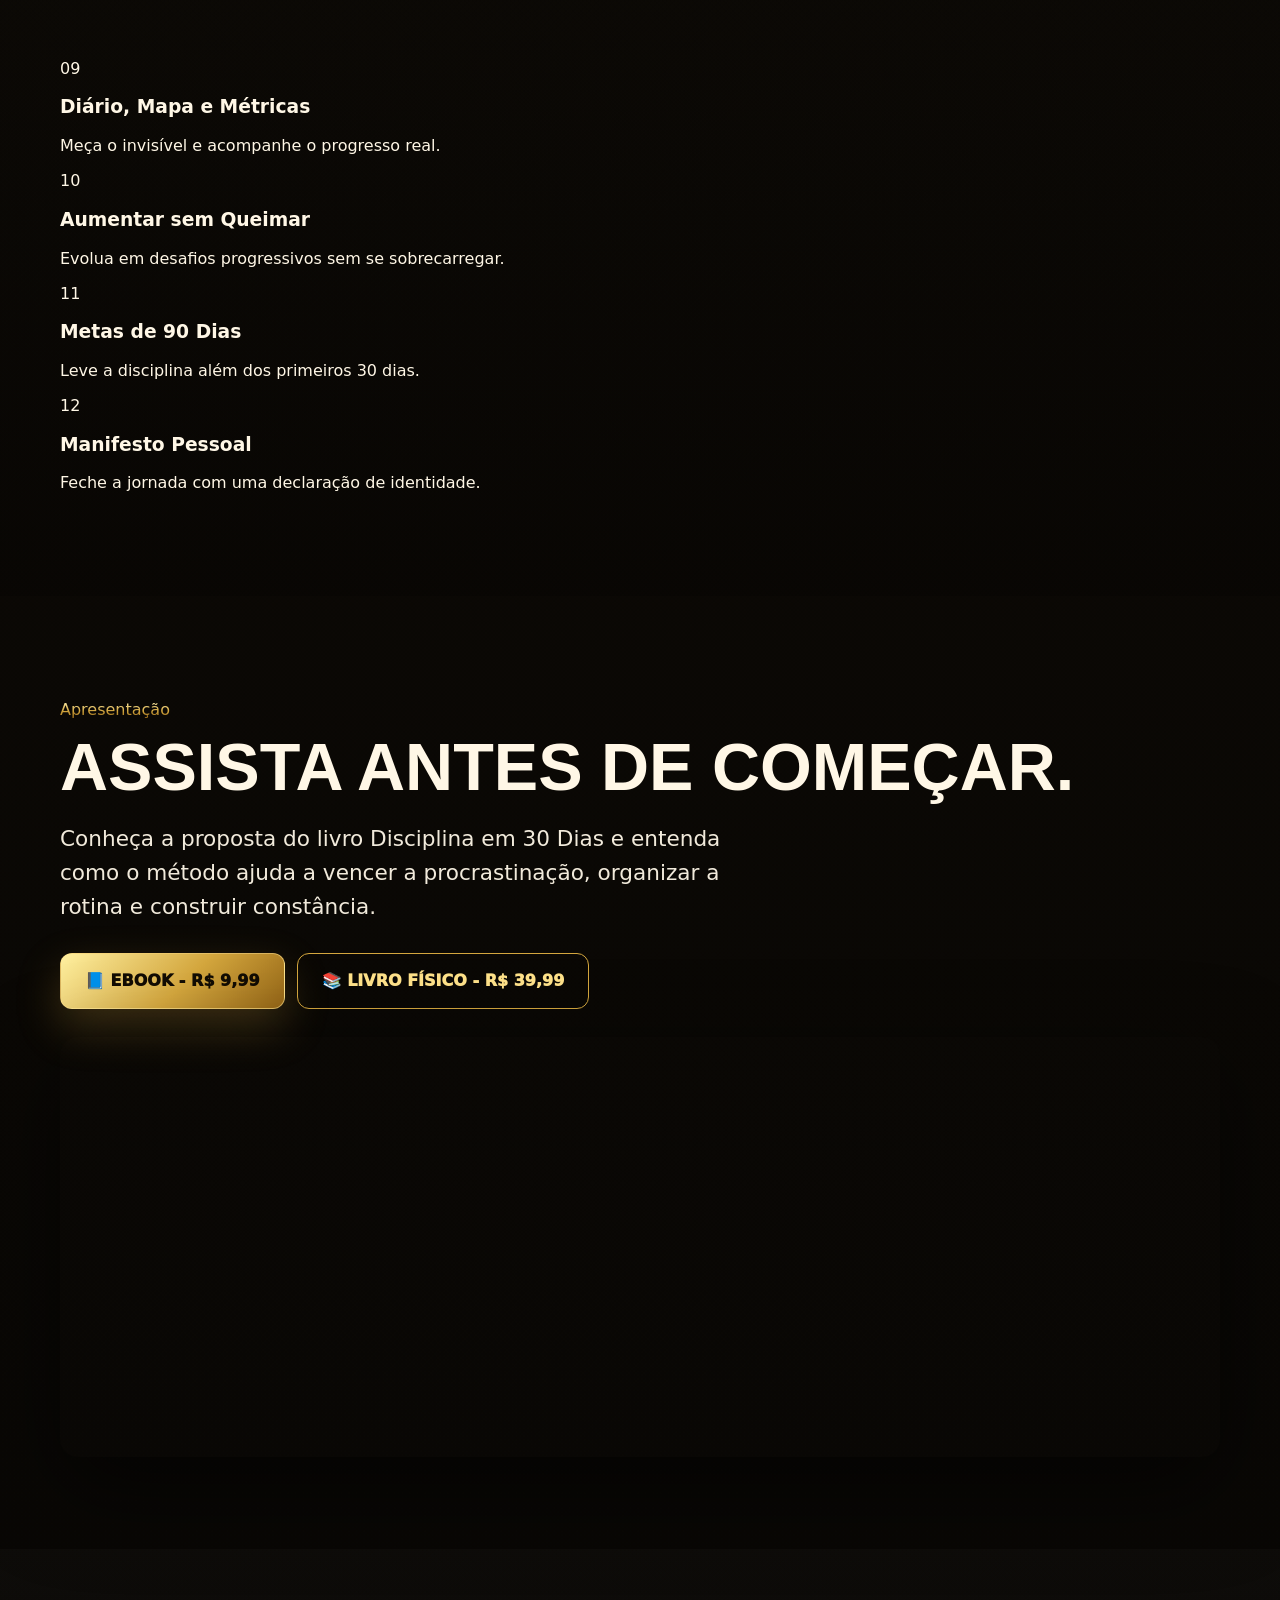
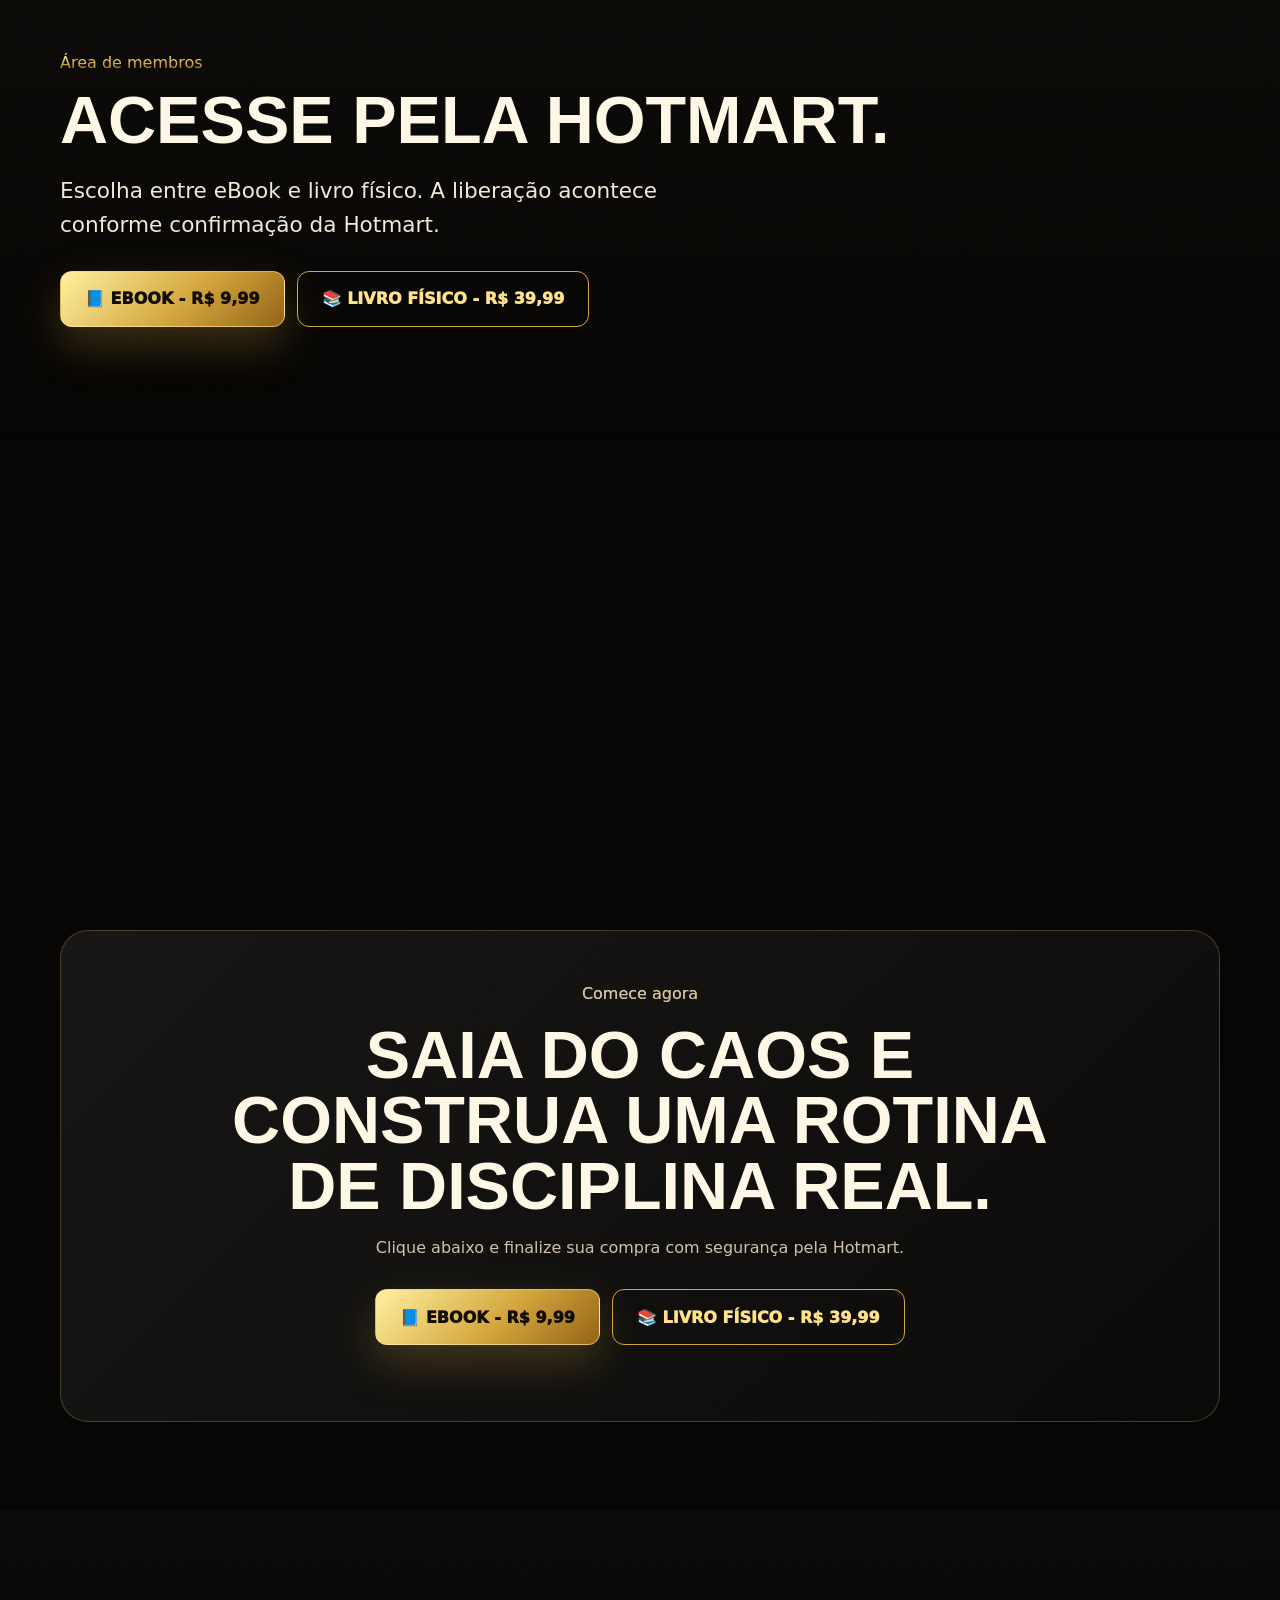
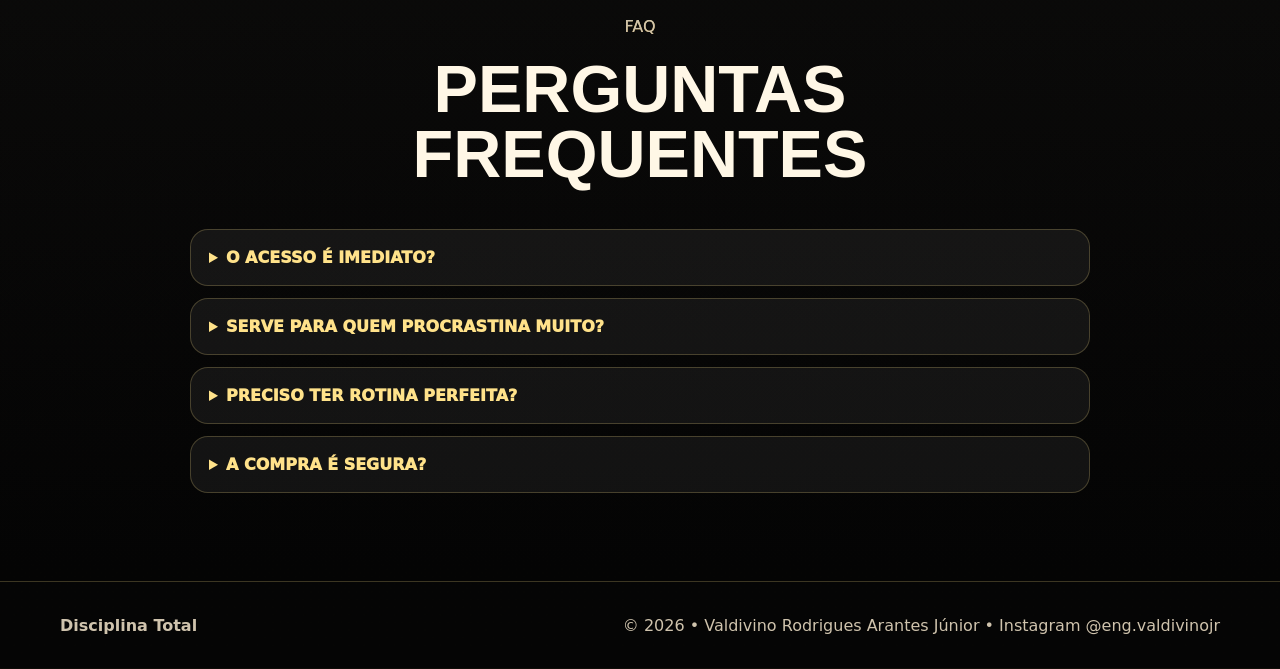
==== commit d8abf34a: "Atualiza site com link completo do livro fisico na Hotmart" ====
--- a/index.html
+++ b/index.html
@@ -3,6 +3,9 @@
 <head>
 <meta charset="utf-8">
 <meta name="viewport" content="width=device-width,initial-scale=1">
+<meta http-equiv="cache-control" content="no-cache, no-store, must-revalidate">
+<meta http-equiv="pragma" content="no-cache">
+<meta http-equiv="expires" content="0">
 <title>Disciplina em 30 Dias | Disciplina Total</title>
 <meta name="description" content="Método prático para vencer a procrastinação, criar rotina e construir disciplina em 30 dias.">
 <meta name="theme-color" content="#050505">
@@ -10,18 +13,18 @@
 <meta property="og:description" content="Saia do caos e construa uma rotina de disciplina real.">
 <meta property="og:type" content="website">
 <meta property="og:image" content="assets/capa-disciplina-30-dias.jpg">
-<link rel="stylesheet" href="assets/css/style.css">
+<link rel="stylesheet" href="assets/css/style.css?v=20260630-3">
 <script type="application/ld+json">{"@context":"https://schema.org","@type":"Book","name":"Disciplina em 30 Dias","author":{"@type":"Person","name":"Valdivino Rodrigues Arantes Júnior","sameAs":"https://www.instagram.com/eng.valdivinojr"},"description":"Método prático para vencer a procrastinação e construir disciplina em 30 dias."}</script>
 </head>
 <body>
 <header class="top">
 <a class="brand" href="#inicio"><span class="mark">DT</span><span>Disciplina<small>Total</small></span></a>
-<nav class="nav" aria-label="Menu principal"><a href="#livro">Livro</a><a href="#autor">Autor</a><a href="#metodo">Método</a><a href="#depoimentos">Depoimentos</a><a href="#instagram">Instagram</a><a href="#ia">IA</a><a href="#faq">FAQ</a><a class="buy" href="https://go.hotmart.com/X106556183N">Comprar físico</a></nav>
+<nav class="nav" aria-label="Menu principal"><a href="#livro">Livro</a><a href="#autor">Autor</a><a href="#metodo">Método</a><a href="#depoimentos">Depoimentos</a><a href="#instagram">Instagram</a><a href="#ia">IA</a><a href="#faq">FAQ</a><a class="buy" href="https://hotmart.com/pt-br/marketplace/produtos/hagsxd-disciplina-em-30-dias-4aft0/X106556183N?sck=HOTMART_PRODUCT_PAGE" target="_blank" rel="noopener">Comprar físico</a></nav>
 </header>
 <main id="inicio">
 <section class="hero">
 <div class="container grid">
-<div class="reveal"><span class="pill">Método prático • 30 dias</span><h1><span class="gold">Disciplina</span><br>não é dom.<br>É construção.</h1><p class="lead">Saia da procrastinação, organize sua rotina e construa uma identidade disciplinada com um método direto, simples e aplicável no dia a dia.</p><div class="actions"><a class="btn" href="https://go.hotmart.com/X106556183N">Comprar livro físico</a><a class="btn alt" href="https://www.instagram.com/eng.valdivinojr" target="_blank" rel="noopener">Seguir @eng.valdivinojr</a></div><div class="stats"><div class="stat"><b>30</b><span>dias de método</span></div><div class="stat"><b>4</b><span>pilares de ação</span></div><div class="stat"><b>100%</b><span>prático e direto</span></div></div></div>
+<div class="reveal"><span class="pill">Método prático • 30 dias</span><h1><span class="gold">Disciplina</span><br>não é dom.<br>É construção.</h1><p class="lead">Saia da procrastinação, organize sua rotina e construa uma identidade disciplinada com um método direto, simples e aplicável no dia a dia.</p><div class="actions"><a class="btn" href="https://hotmart.com/pt-br/marketplace/produtos/hagsxd-disciplina-em-30-dias-4aft0/X106556183N?sck=HOTMART_PRODUCT_PAGE" target="_blank" rel="noopener">Comprar livro físico</a><a class="btn alt" href="https://www.instagram.com/eng.valdivinojr" target="_blank" rel="noopener">Seguir @eng.valdivinojr</a></div><div class="stats"><div class="stat"><b>30</b><span>dias de método</span></div><div class="stat"><b>4</b><span>pilares de ação</span></div><div class="stat"><b>100%</b><span>prático e direto</span></div></div></div>
 <div class="mock reveal"><img class="cover" src="assets/capa-disciplina-30-dias.jpg" alt="Capa do livro Disciplina em 30 Dias" loading="eager"><div class="rating"><b>★★★★★</b><br><span class="muted">Conteúdo direto para quem quer constância real.</span></div></div>
 </div>
 </section>
@@ -30,14 +33,14 @@
 <section id="autor" class="dark"><div class="container author"><img class="portrait reveal" src="assets/autor-valdivino.jpeg" alt="Valdivino Rodrigues Arantes Júnior" loading="lazy"><div class="panel reveal"><p class="gold">Sobre o autor</p><h2>Valdivino Rodrigues Arantes Júnior</h2><p class="lead">Engenheiro, empreendedor e apaixonado por excelência pessoal. Criou o método Disciplina em 30 Dias para ajudar pessoas comuns a criarem constância, foco e ação diária.</p><div class="badges"><div class="badge">Engenharia<small>visão prática</small></div><div class="badge">Empreendedorismo<small>execução real</small></div><div class="badge">Método<small>direto ao ponto</small></div></div></div></div></section>
 <section id="metodo"><div class="container"><div class="head reveal"><p class="gold">Como funciona</p><h2>Você não precisa mudar tudo. Precisa começar certo.</h2></div><div class="cards"><article class="card reveal"><h3>1. Clareza</h3><p class="muted">Defina o que importa e pare de gastar energia com excesso de metas.</p></article><article class="card reveal"><h3>2. Ambiente</h3><p class="muted">Organize gatilhos que facilitam a execução e reduzem a sabotagem.</p></article><article class="card reveal"><h3>3. Repetição</h3><p class="muted">Transforme pequenas ações diárias em disciplina automática.</p></article><article class="card reveal"><h3>4. Identidade</h3><p class="muted">Aja como a pessoa disciplinada que você decidiu se tornar.</p></article></div></div></section>
 <section id="depoimentos" class="dark"><div class="container"><div class="head reveal"><p class="gold">Prova social</p><h2>Quem aplica, sente a diferença.</h2></div><div class="testimonials"><article class="card quote reveal"><p>“Passei a organizar minha rotina e executar o que antes eu só prometia.”</p><small>Clareza</small></article><article class="card quote reveal"><p>“O método me ajudou a parar de depender de motivação.”</p><small>Constância</small></article><article class="card quote reveal"><p>“Comecei a agir como a pessoa disciplinada que eu queria ser.”</p><small>Identidade</small></article></div></div></section>
-<section id="instagram"><div class="container insta reveal"><div><p class="gold">Acompanhe o autor</p><h2>Siga também no Instagram</h2><p class="lead">Conteúdos sobre disciplina, rotina, produtividade, mentalidade e bastidores da jornada empreendedora.</p><div class="actions"><a class="btn" href="https://www.instagram.com/eng.valdivinojr" target="_blank" rel="noopener">Abrir Instagram</a><a class="btn alt" href="https://go.hotmart.com/X106556183N">Comprar livro físico</a></div></div><div class="insta-card"><div class="insta-top"><img class="avatar" src="assets/autor-valdivino.jpeg" alt="Valdivino" loading="lazy"><div><div class="handle">@eng.valdivinojr</div><div class="muted">Valdivino Rodrigues Arantes Júnior</div></div></div><p class="muted">Clique para seguir o perfil oficial e acompanhar novos conteúdos.</p><p class="script">Instagram abre em nova aba.</p></div></div></section>
-<section id="ia" class="dark"><div class="container ai-box"><div class="reveal"><p class="gold">Pergunte ao Autor</p><h2>Assistente de decisão para o visitante.</h2><p class="lead">Um chat simples ajuda o cliente a entender se o livro serve para ele e conduz para a compra.</p><div class="actions"><a class="btn" href="https://go.hotmart.com/X106556183N">Comprar livro físico</a></div></div><div class="chat reveal"><div class="chatlog" data-chat-log><div class="bubble bot">Olá! Pergunte se o livro serve para você, quanto tempo precisa por dia ou como vencer a procrastinação.</div></div><input data-chat-input placeholder="Digite sua pergunta..."><button class="btn" data-chat-button type="button">Perguntar</button></div></div></section>
-<section id="comprar"><div class="container panel reveal"><div class="head"><p class="gold">Comece agora</p><h2>Saia do caos e construa uma rotina de disciplina real.</h2><p>Clique abaixo e finalize sua compra com segurança pela Hotmart.</p><div class="actions" style="justify-content:center"><a class="btn" href="https://go.hotmart.com/X106556183N">Comprar livro físico</a></div></div></div></section>
+<section id="instagram"><div class="container insta reveal"><div><p class="gold">Acompanhe o autor</p><h2>Siga também no Instagram</h2><p class="lead">Conteúdos sobre disciplina, rotina, produtividade, mentalidade e bastidores da jornada empreendedora.</p><div class="actions"><a class="btn" href="https://www.instagram.com/eng.valdivinojr" target="_blank" rel="noopener">Abrir Instagram</a><a class="btn alt" href="https://hotmart.com/pt-br/marketplace/produtos/hagsxd-disciplina-em-30-dias-4aft0/X106556183N?sck=HOTMART_PRODUCT_PAGE" target="_blank" rel="noopener">Comprar livro físico</a></div></div><div class="insta-card"><div class="insta-top"><img class="avatar" src="assets/autor-valdivino.jpeg" alt="Valdivino" loading="lazy"><div><div class="handle">@eng.valdivinojr</div><div class="muted">Valdivino Rodrigues Arantes Júnior</div></div></div><p class="muted">Clique para seguir o perfil oficial e acompanhar novos conteúdos.</p><p class="script">Instagram abre em nova aba.</p></div></div></section>
+<section id="ia" class="dark"><div class="container ai-box"><div class="reveal"><p class="gold">Pergunte ao Autor</p><h2>Assistente de decisão para o visitante.</h2><p class="lead">Um chat simples ajuda o cliente a entender se o livro serve para ele e conduz para a compra.</p><div class="actions"><a class="btn" href="https://hotmart.com/pt-br/marketplace/produtos/hagsxd-disciplina-em-30-dias-4aft0/X106556183N?sck=HOTMART_PRODUCT_PAGE" target="_blank" rel="noopener">Comprar livro físico</a></div></div><div class="chat reveal"><div class="chatlog" data-chat-log><div class="bubble bot">Olá! Pergunte se o livro serve para você, quanto tempo precisa por dia ou como vencer a procrastinação.</div></div><input data-chat-input placeholder="Digite sua pergunta..."><button class="btn" data-chat-button type="button">Perguntar</button></div></div></section>
+<section id="comprar"><div class="container panel reveal"><div class="head"><p class="gold">Comece agora</p><h2>Saia do caos e construa uma rotina de disciplina real.</h2><p>Clique abaixo e finalize sua compra com segurança pela Hotmart.</p><div class="actions" style="justify-content:center"><a class="btn" href="https://hotmart.com/pt-br/marketplace/produtos/hagsxd-disciplina-em-30-dias-4aft0/X106556183N?sck=HOTMART_PRODUCT_PAGE" target="_blank" rel="noopener">Comprar livro físico</a></div></div></div></section>
 <section id="faq" class="dark"><div class="container"><div class="head reveal"><p class="gold">FAQ</p><h2>Perguntas frequentes</h2></div><div class="faq"><details><summary>O acesso é imediato?</summary><p>Sim. O acesso é liberado conforme a confirmação da compra na Hotmart.</p></details><details><summary>Serve para quem procrastina muito?</summary><p>Sim. O método foi feito para criar constância com passos simples.</p></details><details><summary>Preciso ter rotina perfeita?</summary><p>Não. A proposta é começar do ponto em que você está e evoluir em 30 dias.</p></details><details><summary>A compra é segura?</summary><p>Sim. O pagamento acontece diretamente na Hotmart.</p></details></div></div></section>
 </main>
 <a class="float-insta" href="https://www.instagram.com/eng.valdivinojr" target="_blank" rel="noopener" aria-label="Instagram"><svg class="svg" viewBox="0 0 24 24"><path d="M7 2h10a5 5 0 0 1 5 5v10a5 5 0 0 1-5 5H7a5 5 0 0 1-5-5V7a5 5 0 0 1 5-5zm0 2a3 3 0 0 0-3 3v10a3 3 0 0 0 3 3h10a3 3 0 0 0 3-3V7a3 3 0 0 0-3-3H7zm5 4.2A3.8 3.8 0 1 1 12 15.8 3.8 3.8 0 0 1 12 8.2zm0 2A1.8 1.8 0 1 0 12 13.8 1.8 1.8 0 0 0 12 10.2zM17.5 6.7a.9.9 0 1 1-.9.9.9.9 0 0 1 .9-.9z"/></svg></a>
-<a class="float-buy btn" href="https://go.hotmart.com/X106556183N">Comprar livro físico</a>
+<a class="float-buy btn" href="https://hotmart.com/pt-br/marketplace/produtos/hagsxd-disciplina-em-30-dias-4aft0/X106556183N?sck=HOTMART_PRODUCT_PAGE" target="_blank" rel="noopener">Comprar livro físico</a>
 <footer><div class="container"><strong>Disciplina Total</strong><span>© <span data-year>2026</span> • Valdivino Rodrigues Arantes Júnior • <a href="https://www.instagram.com/eng.valdivinojr" target="_blank" rel="noopener">Instagram @eng.valdivinojr</a></span></div></footer>
-<script src="assets/js/main.js" defer></script>
+<script src="assets/js/main.js?v=20260630-3" defer></script>
 </body>
 </html>
